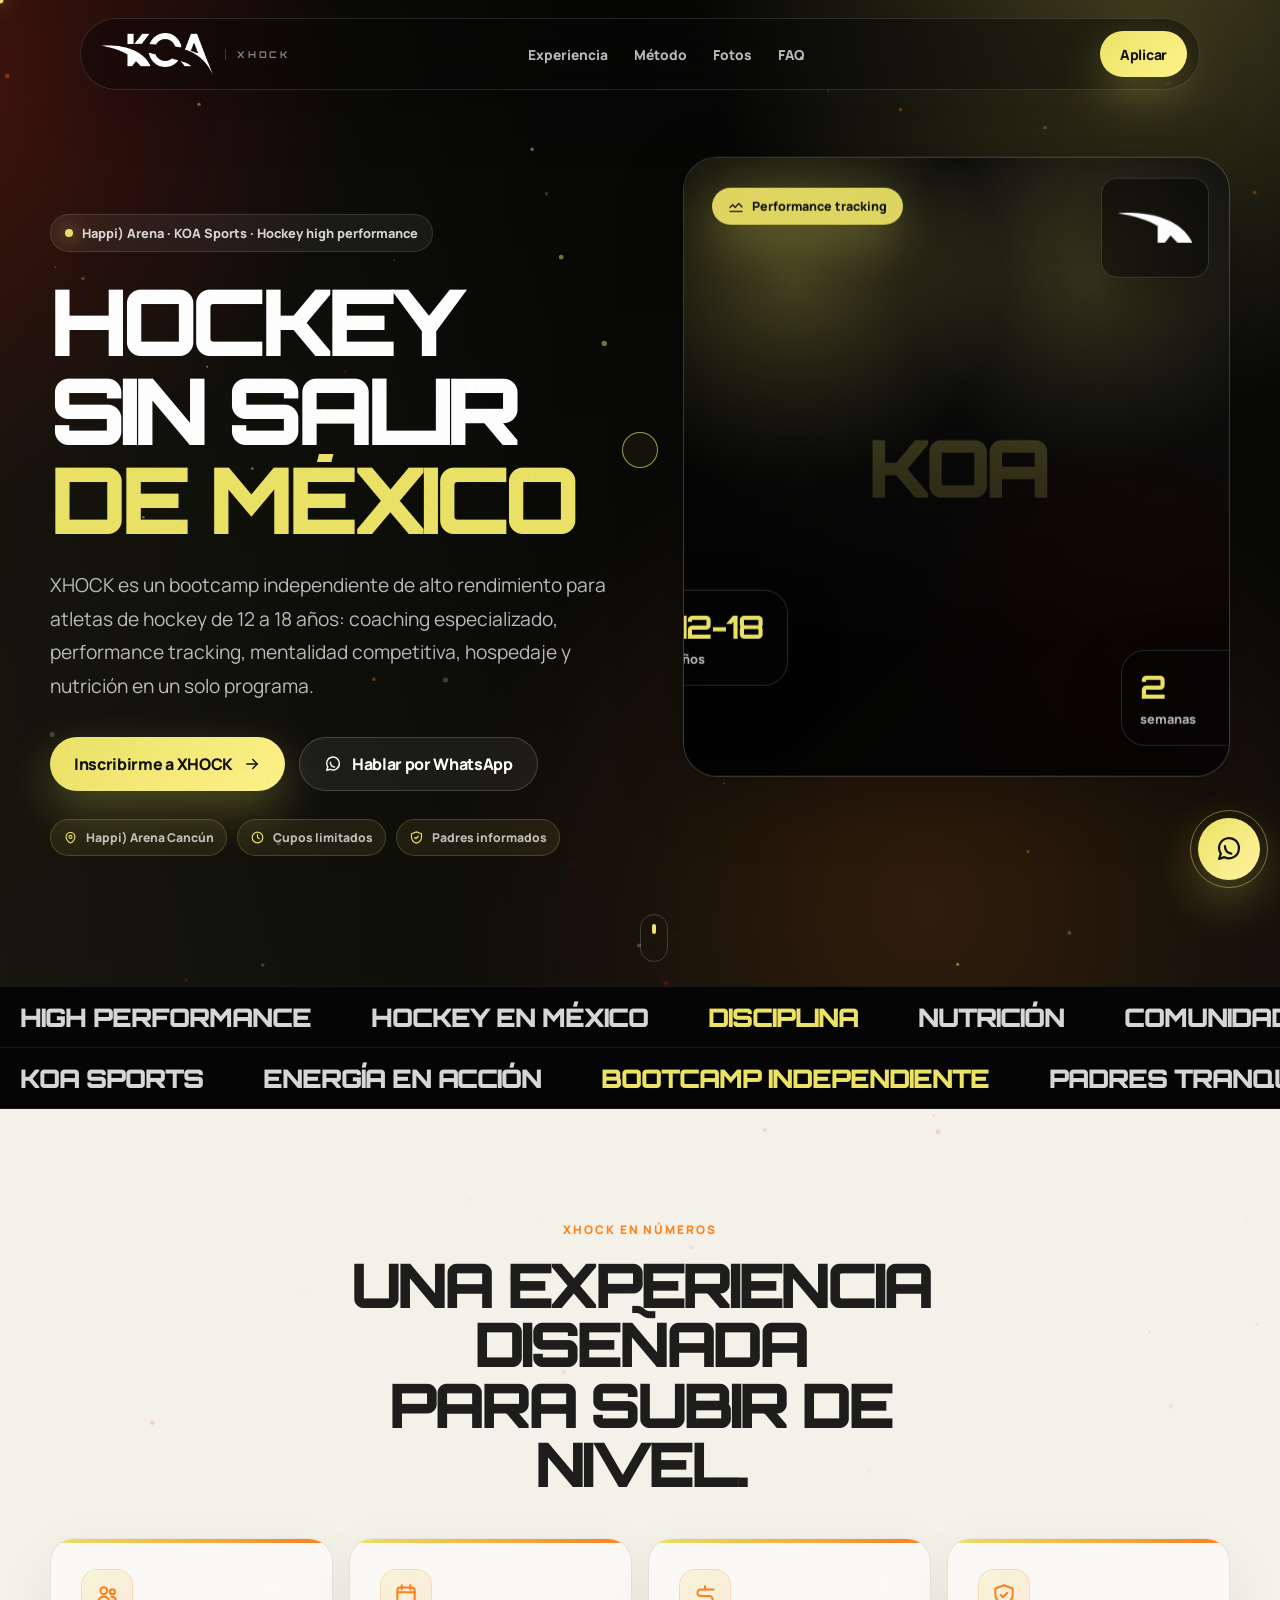
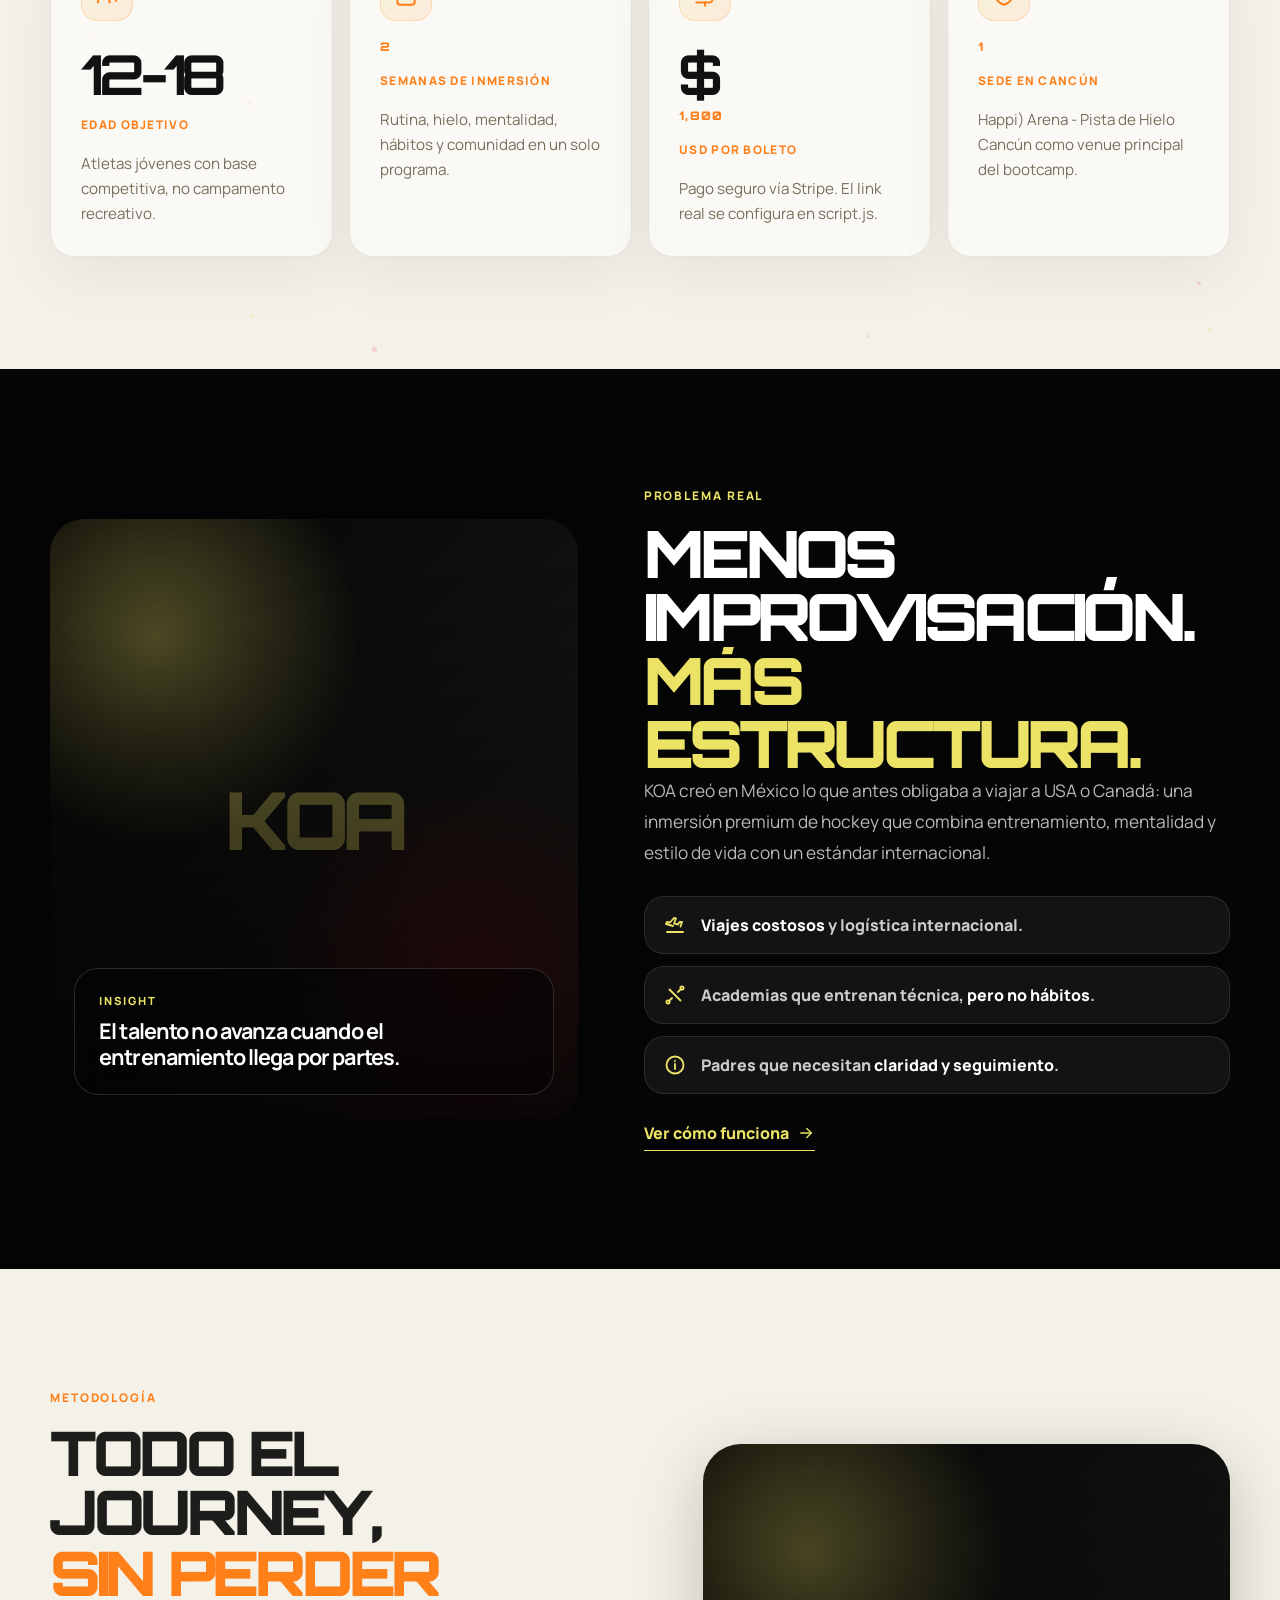
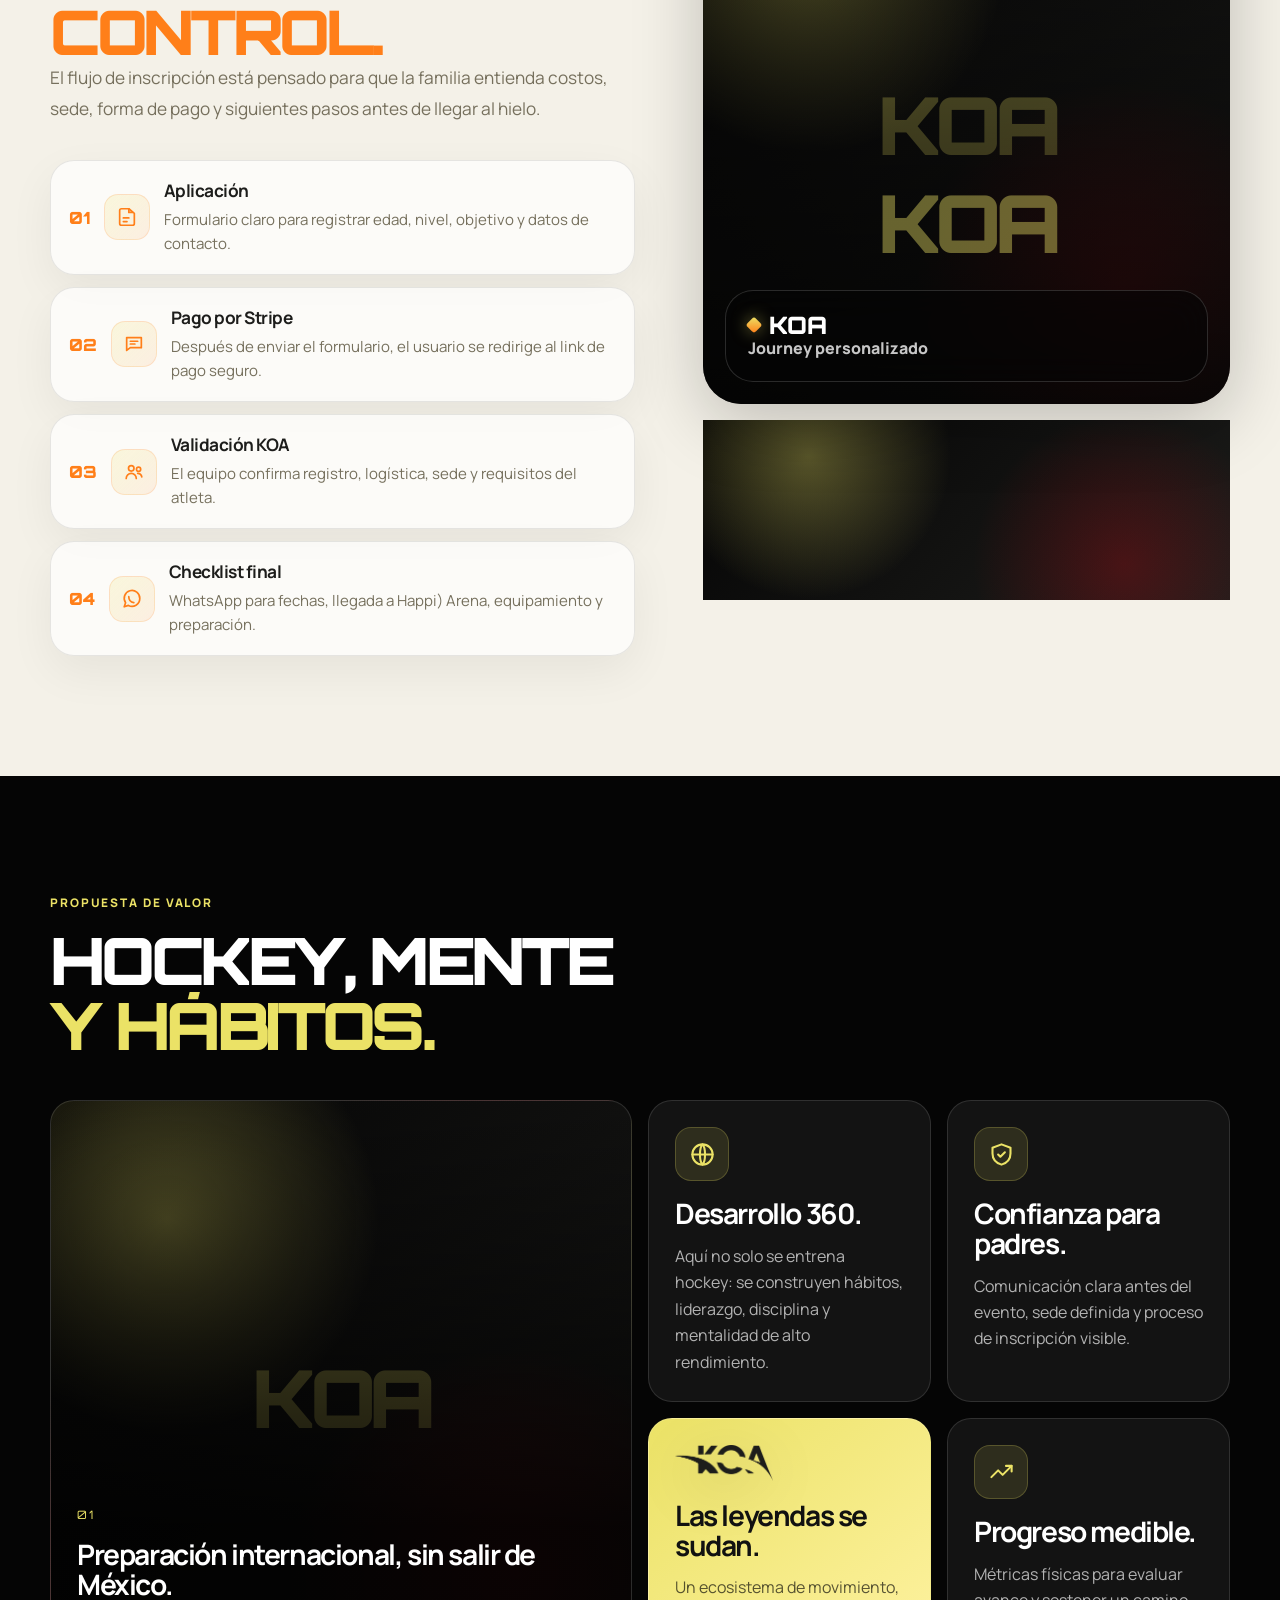
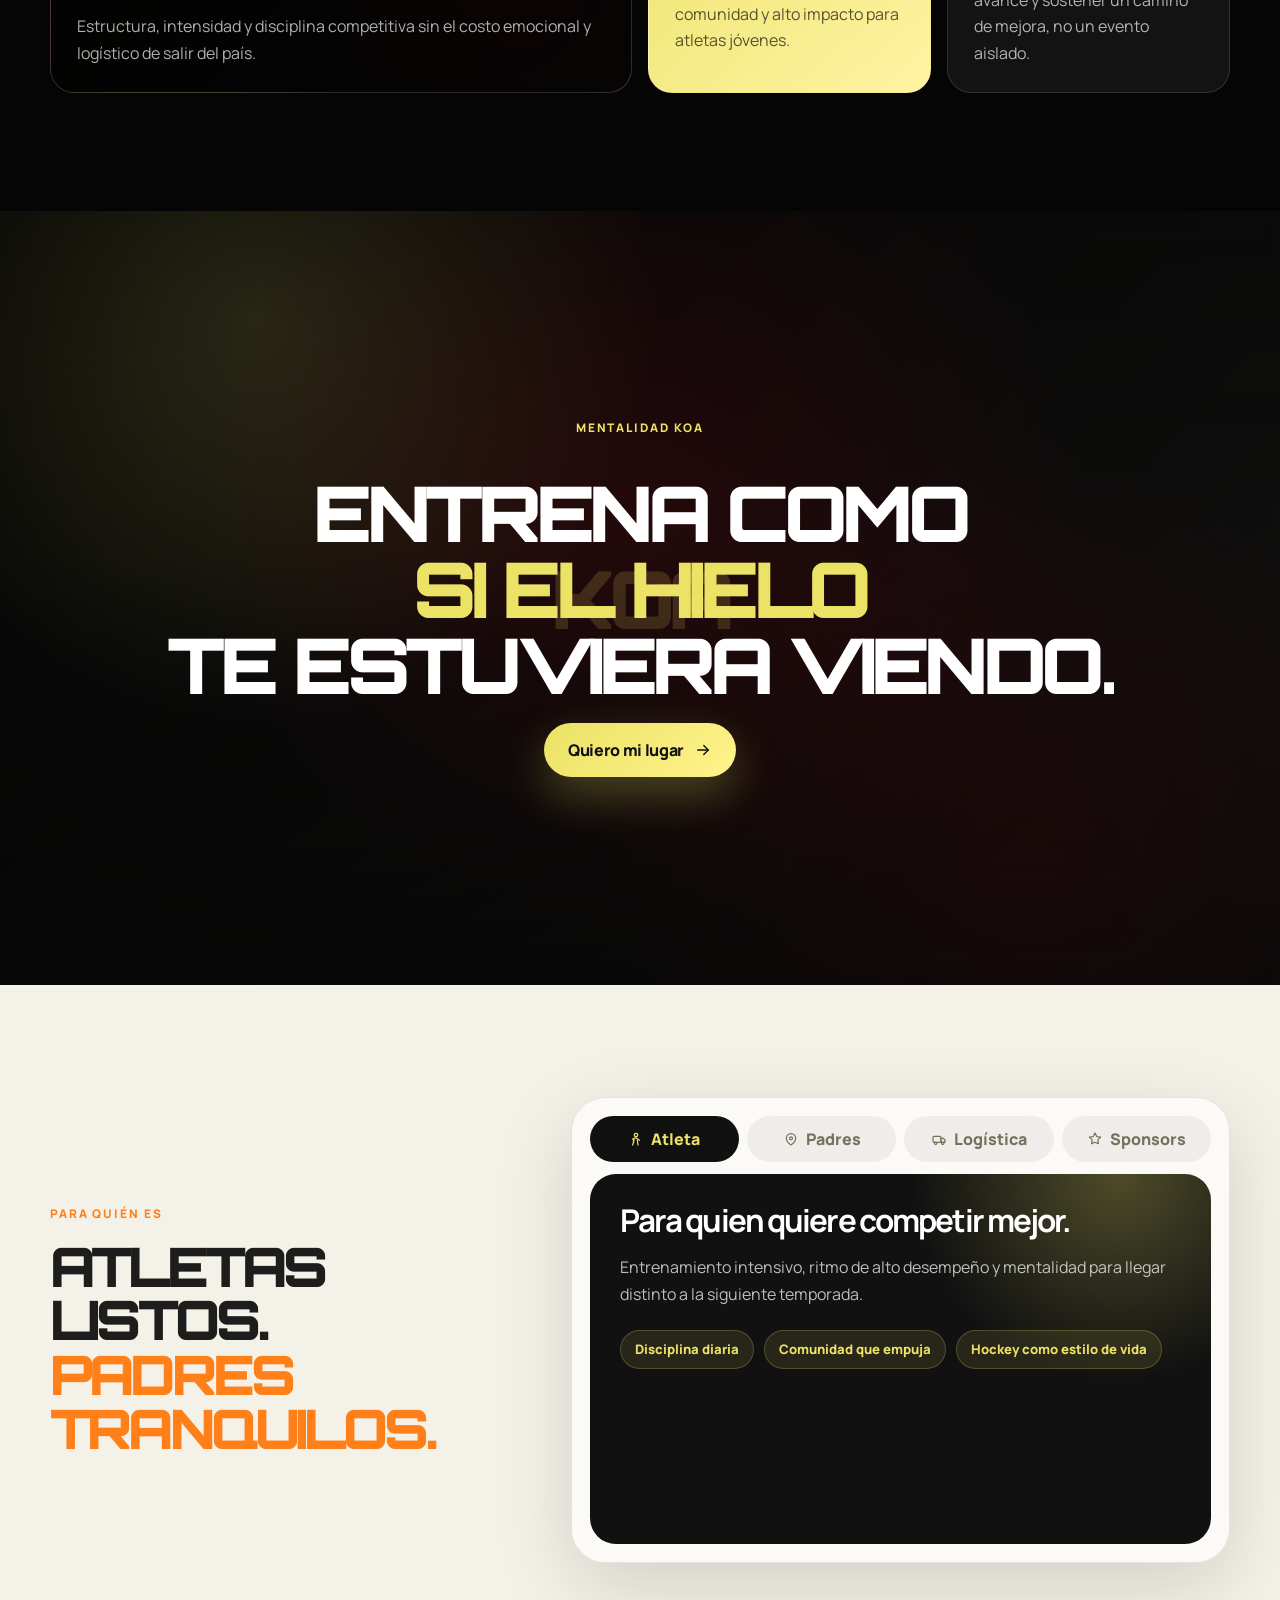
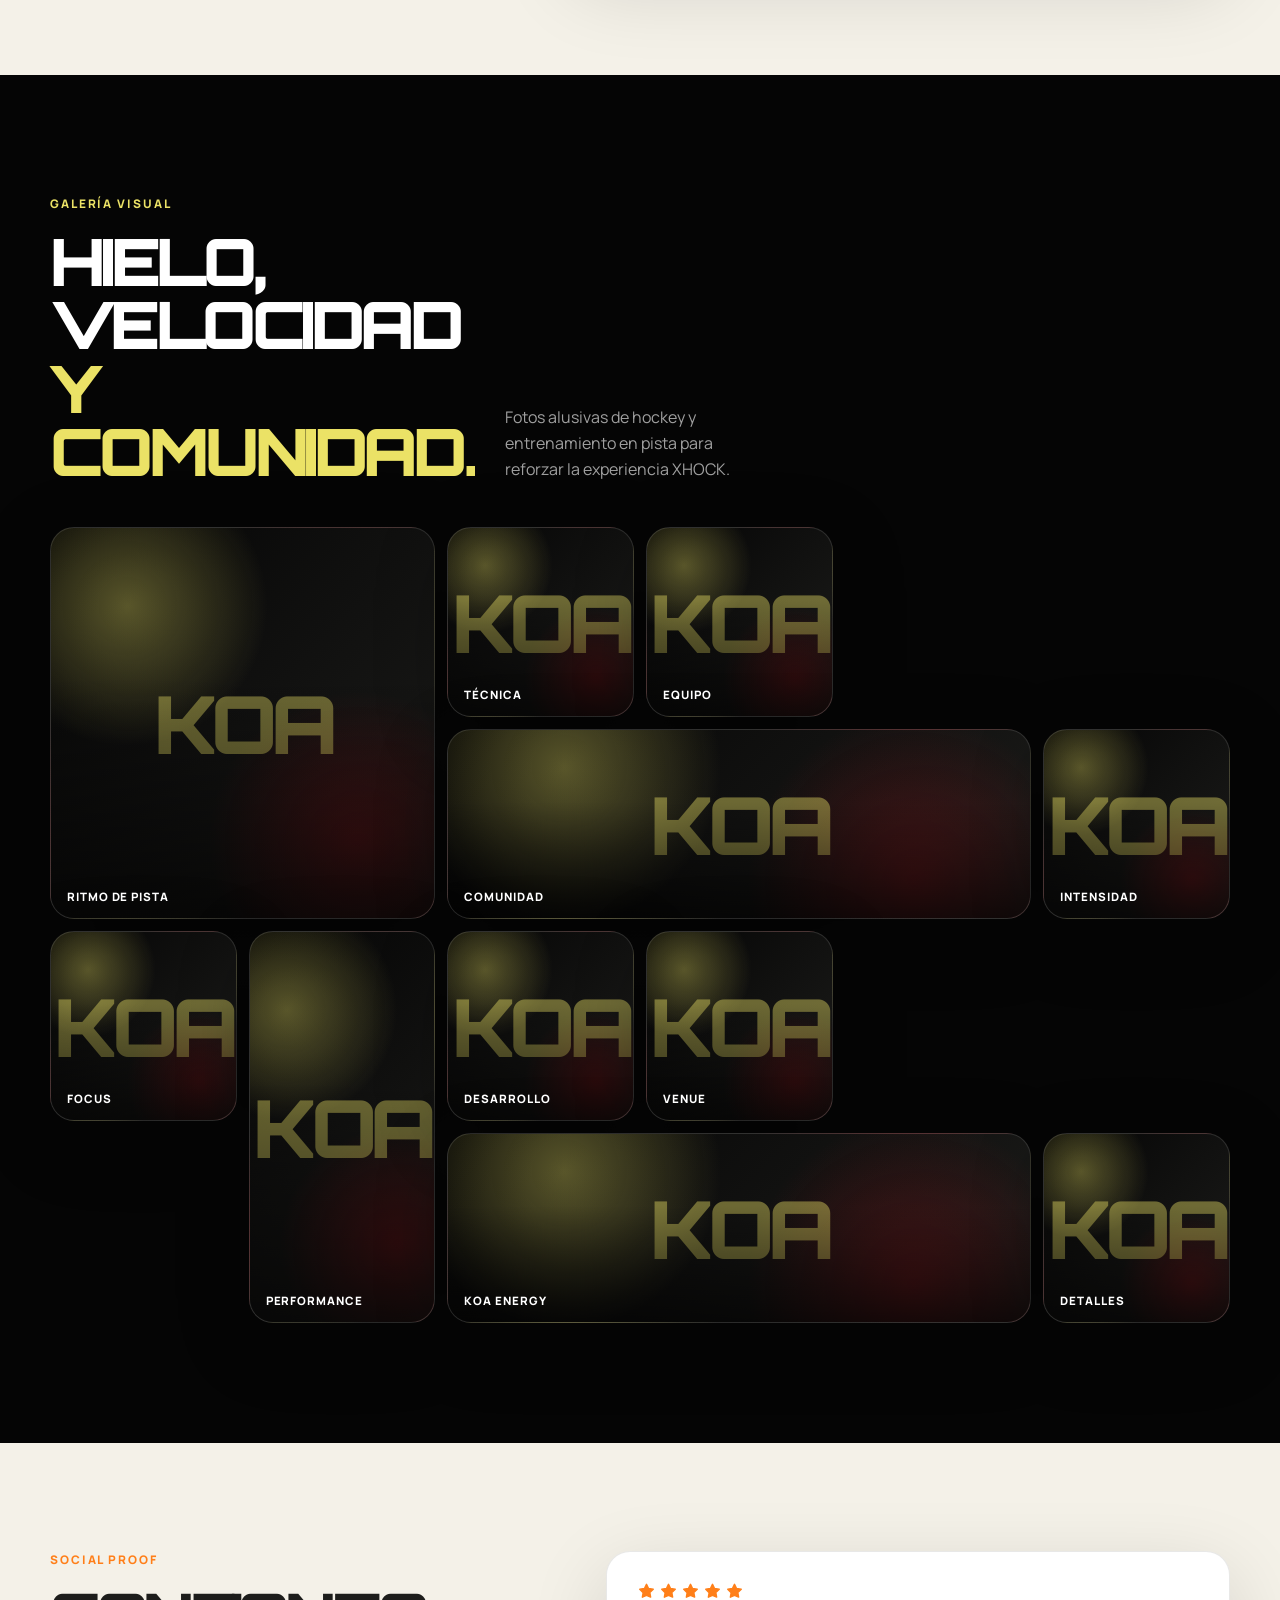
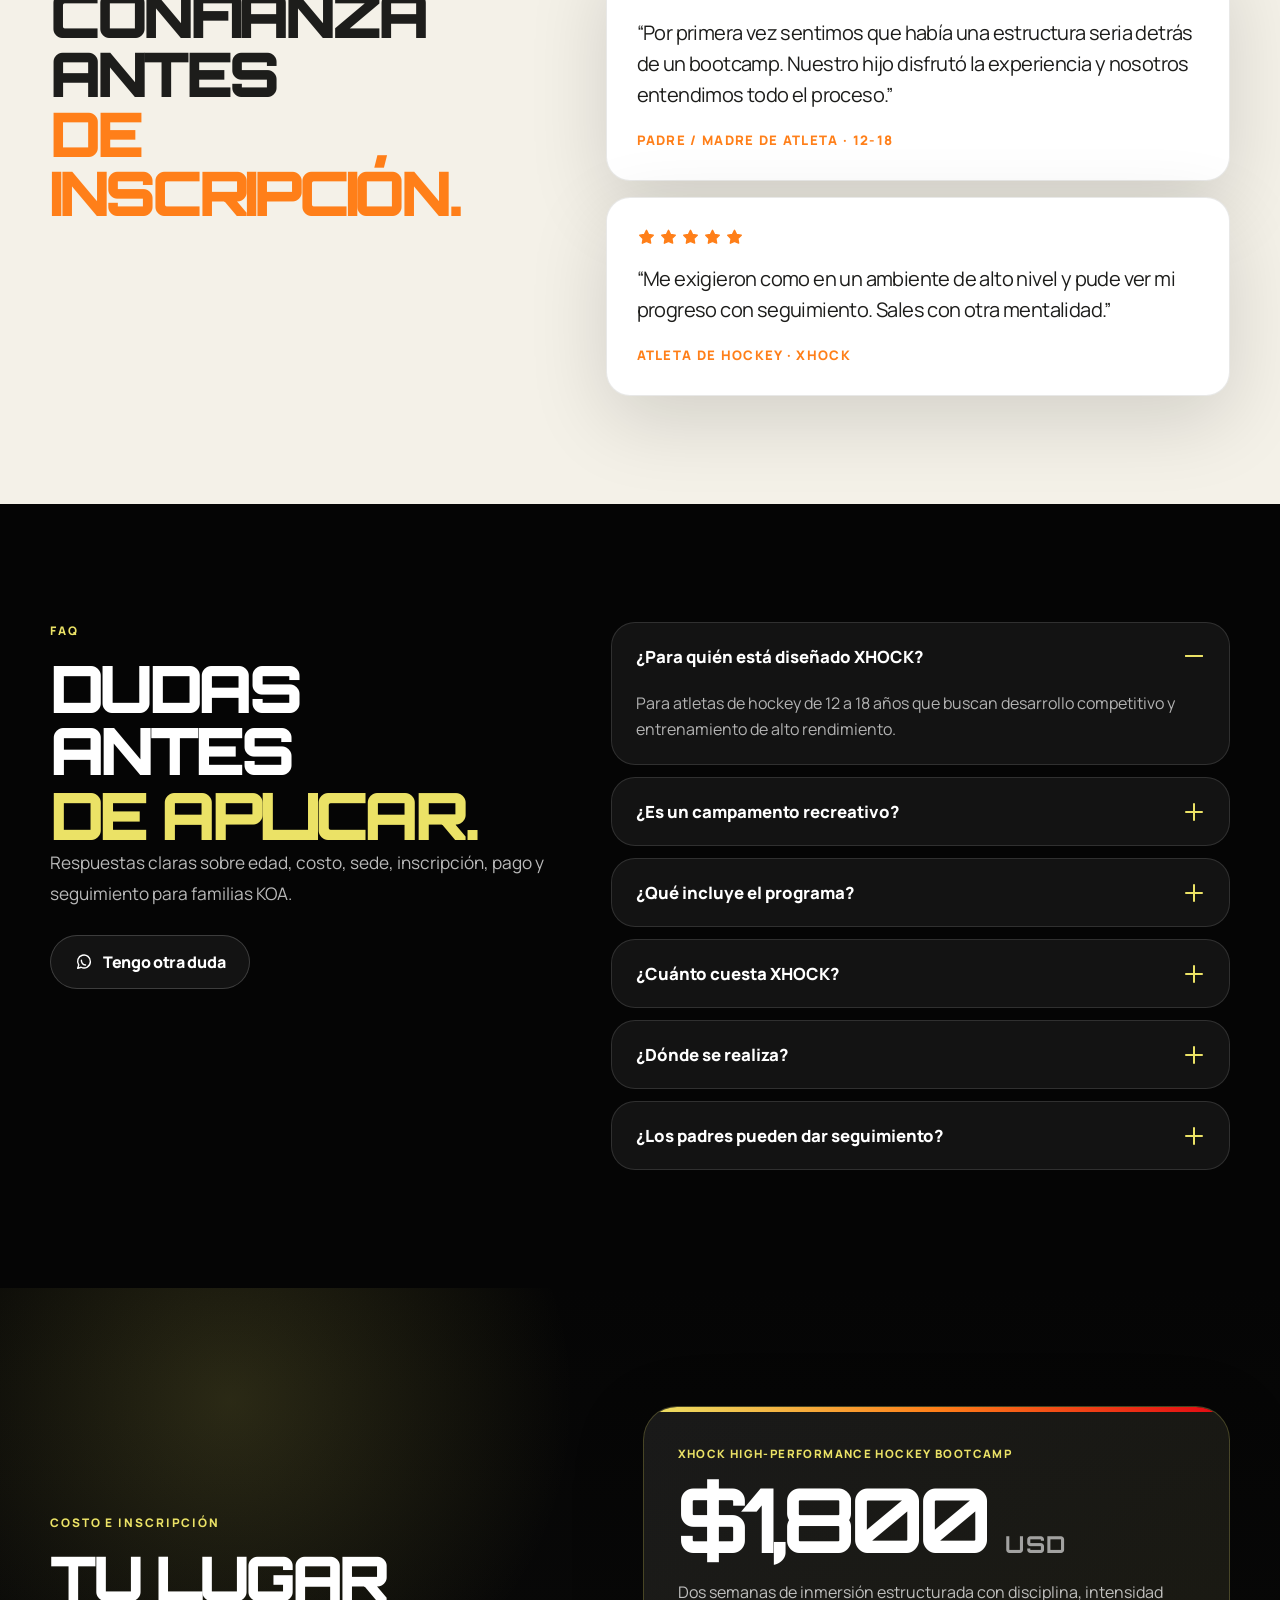
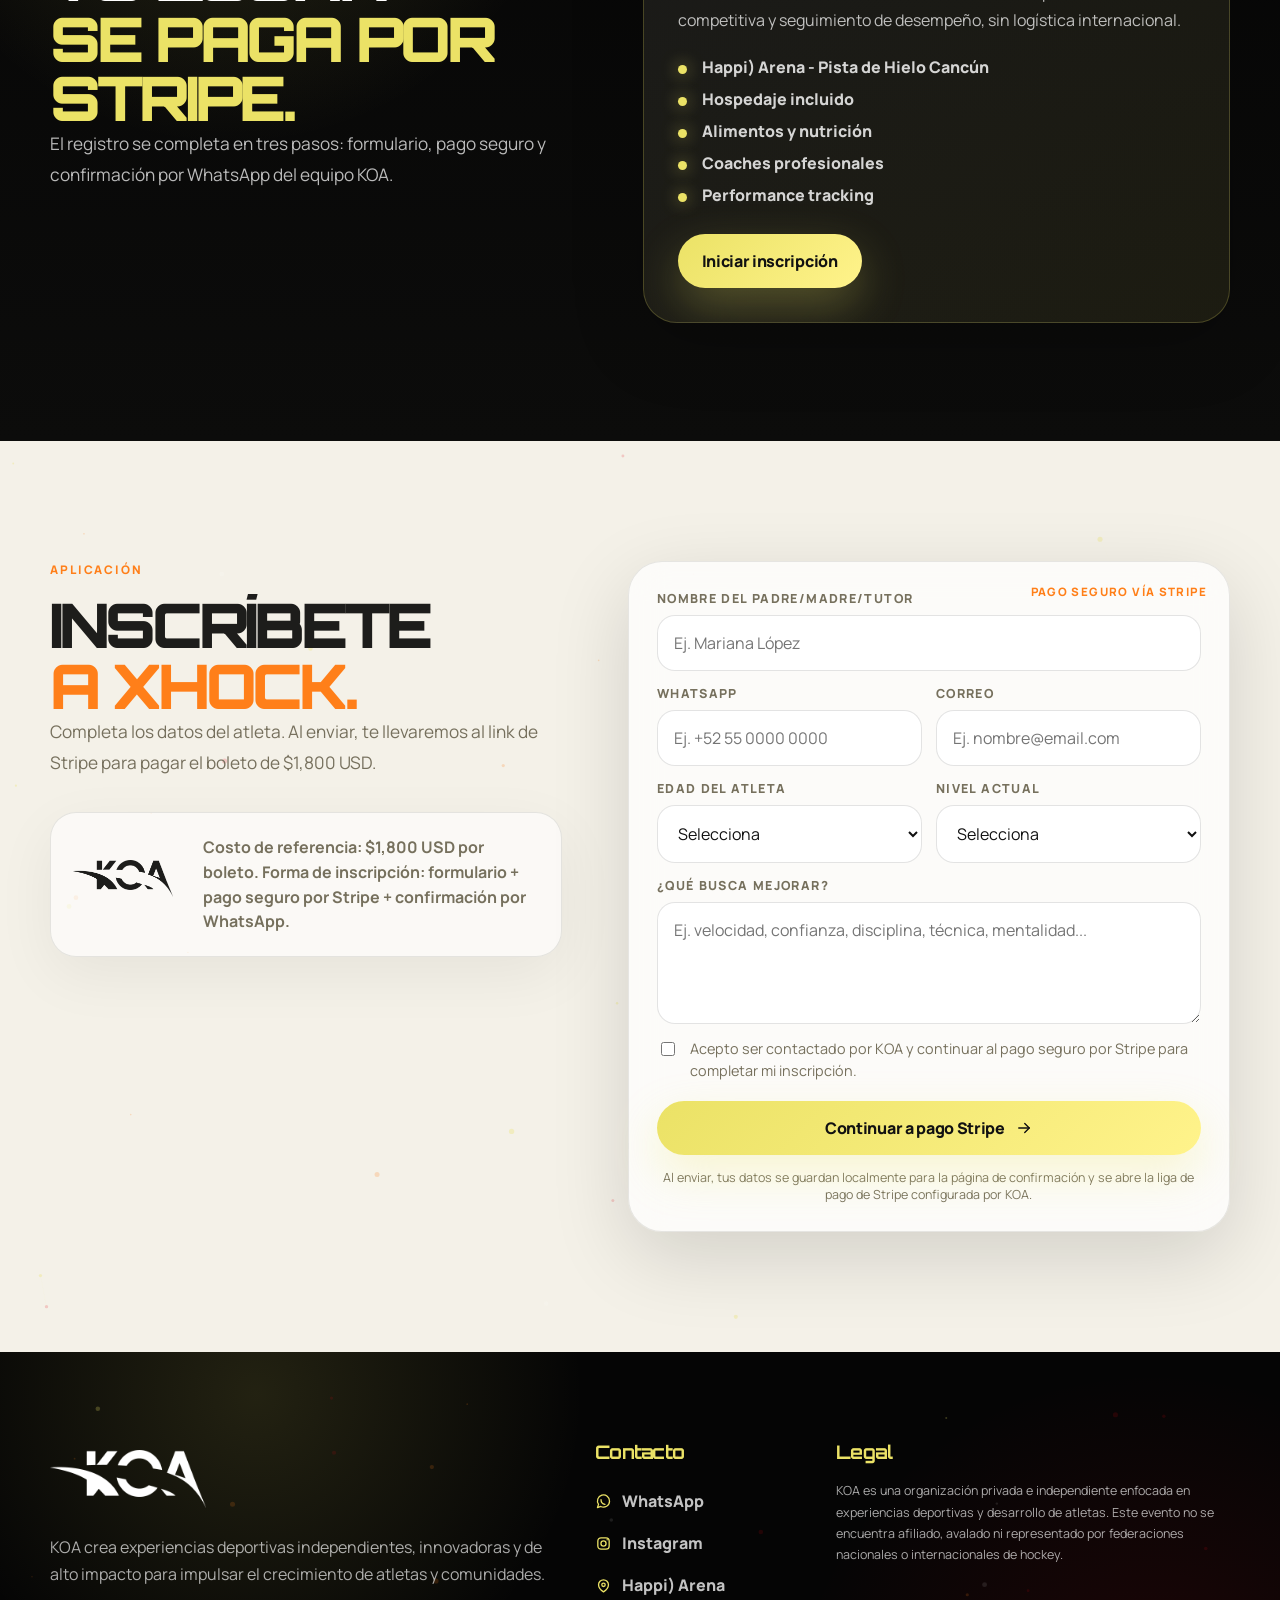
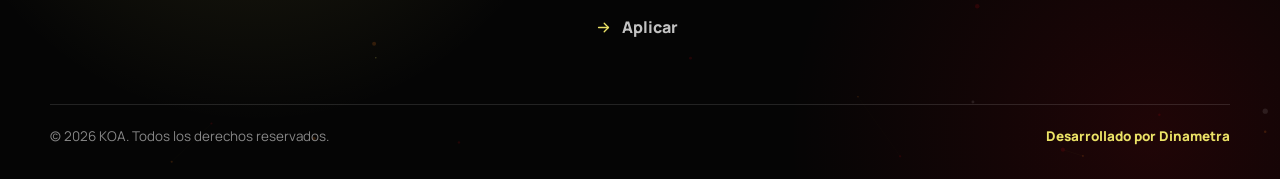
==== index.html @ d6b5375d "test landing koa maqueta -  prototipo" ====
<!doctype html>
<html lang="es">
<head>
  <meta charset="utf-8" />
  <meta name="viewport" content="width=device-width, initial-scale=1" />
  <title>KOA XHOCK — Hockey High Performance en Happi) Arena - Pista de Hielo Cancún</title>
  <meta name="description" content="XHOCK by KOA: bootcamp independiente de hockey de alto rendimiento para atletas de 12 a 18 años en Happi) Arena - Pista de Hielo Cancún." />
  <link rel="icon" type="image/png" href="assets/favicon.png" />
  <link rel="preconnect" href="https://fonts.googleapis.com" />
  <link rel="preconnect" href="https://fonts.gstatic.com" crossorigin />
  <link href="https://fonts.googleapis.com/css2?family=Manrope:wght@400;500;600;700;800&family=Orbitron:wght@500;600;700;800;900&display=swap" rel="stylesheet" />
  <link rel="stylesheet" href="styles.css" />
</head>
<body>
  <div class="scroll-progress" aria-hidden="true"></div>
  <div class="cursor-dot" aria-hidden="true"></div>
  <div class="cursor-follower" aria-hidden="true"></div>

  <nav class="nav" aria-label="Navegación principal">
    <a class="nav__brand magnetic" href="#top" aria-label="KOA XHOCK inicio">
      <img src="assets/logos/Logo-negativo.png" alt="KOA" />
      <span class="koa-tag">XHOCK</span>
    </a>
    <button class="nav__toggle magnetic" type="button" aria-label="Abrir menú" aria-expanded="false">
      <span></span><span></span>
    </button>
    <div class="nav__links">
      <a href="#experiencia">Experiencia</a>
      <a href="#metodo">Método</a>
      <a href="#galeria">Fotos</a>
      <a href="#faq">FAQ</a>
    </div>
    <a class="btn btn--small btn--primary magnetic" href="#aplicar">Aplicar</a>
  </nav>

  <main id="top">
    <section class="hero section-dark" id="hero" data-screen-label="Hero">
      <canvas class="particle-canvas" data-particles="hero" aria-hidden="true"></canvas>
      <div class="hero__noise" aria-hidden="true"></div>
      <div class="container hero__grid">
        <div class="hero__copy">
          <div class="badge fade-up">
            <span class="badge__dot"></span>
            Happi) Arena · KOA Sports · Hockey high performance
          </div>
          <h1 class="split-title hero__title">
            <span class="line-wrap"><span class="line">Hockey</span></span>
            <span class="line-wrap"><span class="line">Sin salir</span></span>
            <span class="line-wrap"><span class="line line--accent">de México</span></span>
          </h1>
          <p class="hero__sub fade-up delay-1">
            XHOCK es un bootcamp independiente de alto rendimiento para atletas de hockey de 12 a 18 años: coaching especializado, performance tracking, mentalidad competitiva, hospedaje y nutrición en un solo programa.
          </p>
          <div class="hero__actions fade-up delay-2">
            <a class="btn btn--primary magnetic" href="#aplicar">
              Inscribirme a XHOCK
              <svg class="ic" viewBox="0 0 24 24" aria-hidden="true"><path d="M5 12h14"/><path d="M13 6l6 6-6 6"/></svg>
            </a>
            <a class="btn btn--ghost magnetic" href="https://wa.me/525579387088?text=Hola%20KOA%2C%20quiero%20informaci%C3%B3n%20de%20XHOCK" target="_blank" rel="noreferrer">
              <svg class="ic" viewBox="0 0 24 24" aria-hidden="true"><path d="M20.5 11.5a8.5 8.5 0 0 1-12.4 7.5L3.5 20.5l1.5-4.5A8.5 8.5 0 1 1 20.5 11.5z"/><path d="M8.5 9.5c0 4 2.5 6 5.5 6.5"/></svg>
              Hablar por WhatsApp
            </a>
          </div>
          <div class="hero__proof fade-up delay-3" aria-label="Pruebas de confianza">
            <span><svg class="ic" viewBox="0 0 24 24" aria-hidden="true"><path d="M12 21s-7-4.5-7-10a7 7 0 0 1 14 0c0 5.5-7 10-7 10z"/><circle cx="12" cy="11" r="2.4"/></svg>Happi) Arena Cancún</span>
            <span><svg class="ic" viewBox="0 0 24 24" aria-hidden="true"><circle cx="12" cy="12" r="8.5"/><path d="M12 7v5l3 2"/></svg>Cupos limitados</span>
            <span><svg class="ic" viewBox="0 0 24 24" aria-hidden="true"><path d="M12 3l8 3v5c0 5-3.5 8.5-8 10-4.5-1.5-8-5-8-10V6l8-3z"/><path d="M9 12l2 2 4-4"/></svg>Padres informados</span>
          </div>
        </div>

        <div class="hero__visual reveal" data-parallax>
          <div class="visual-card tilt-card" data-tilt>
            <div class="visual-card__media">
              <img src="https://images.unsplash.com/photo-1706841116914-f14c06cc920e?auto=format&fit=crop&w=1800&q=82" alt="Atleta de hockey en entrenamiento XHOCK" />
              <div class="media-gradient"></div>
            </div>
            <div class="visual-card__brand">
              <img src="assets/logos/Logo-isotipo-negativo.png" alt="KOA" />
            </div>
            <div class="floating-pill floating-pill--top">
              <svg class="ic" viewBox="0 0 24 24" aria-hidden="true"><path d="M3 13l4-4 4 4 5-6 5 5"/><path d="M3 19h18"/></svg>
              Performance tracking
            </div>
            <div class="floating-stat floating-stat--left">
              <strong>12-18</strong>
              <span>años</span>
            </div>
            <div class="floating-stat floating-stat--right">
              <strong>2</strong>
              <span>semanas</span>
            </div>
          </div>
          <div class="hero__photo-strip" aria-hidden="true">
            <img src="https://images.unsplash.com/photo-1769437881488-be0ce0618eef?auto=format&fit=crop&w=1800&q=82" alt="" />
            <img src="https://images.unsplash.com/photo-1706844587180-ef9a22200a85?auto=format&fit=crop&w=1800&q=82" alt="" />
            <img src="https://images.unsplash.com/photo-1735656244034-6b2b53d2657d?auto=format&fit=crop&w=1800&q=82" alt="" />
          </div>
        </div>
      </div>
      <a class="scroll-hint" href="#experiencia" aria-label="Bajar a la siguiente sección"><span></span></a>
    </section>

    <section class="marquee-section" aria-label="Diferenciadores KOA">
      <div class="marquee marquee--left">
        <div class="marquee__track">
          <span>High performance</span><span>Hockey en México</span><span>Disciplina</span><span>Nutrición</span><span>Comunidad</span><span>Seguimiento</span><span>Cancún</span><span>Atletas 12-18</span>
          <span>High performance</span><span>Hockey en México</span><span>Disciplina</span><span>Nutrición</span><span>Comunidad</span><span>Seguimiento</span><span>Cancún</span><span>Atletas 12-18</span>
        </div>
      </div>
      <div class="marquee marquee--right">
        <div class="marquee__track">
          <span>KOA Sports</span><span>Energía en acción</span><span>Bootcamp independiente</span><span>Padres tranquilos</span><span>Happi) Arena</span><span>Entrenamiento intensivo</span><span>KOA Sports</span><span>Energía en acción</span><span>Bootcamp independiente</span><span>Padres tranquilos</span><span>Happi) Arena</span><span>Entrenamiento intensivo</span>
        </div>
      </div>
    </section>

    <section class="stats section-light" id="experiencia" data-screen-label="Stats">
      <canvas class="particle-canvas particle-canvas--soft" data-particles="soft" aria-hidden="true"></canvas>
      <div class="container">
        <div class="section-head section-head--center">
          <p class="eyebrow fade-up">XHOCK en números</p>
          <h2 class="split-title">
            <span class="line-wrap"><span class="line">Una experiencia diseñada</span></span>
            <span class="line-wrap"><span class="line">para subir de nivel.</span></span>
          </h2>
        </div>
        <div class="stats__grid">
          <article class="stat-card tilt-card fade-up" data-tilt>
            <div class="stat-card__icon"><svg class="ic" viewBox="0 0 24 24" aria-hidden="true"><circle cx="9" cy="8" r="3.2"/><path d="M3.5 19a5.5 5.5 0 0 1 11 0"/><circle cx="17" cy="9" r="2.4"/><path d="M16 13.5a4.7 4.7 0 0 1 4.5 4"/></svg></div>
            <strong class="counter" data-count="12" data-suffix="-18">0</strong>
            <span>edad objetivo</span>
            <p>Atletas jóvenes con base competitiva, no campamento recreativo.</p>
          </article>
          <article class="stat-card tilt-card fade-up delay-1" data-tilt>
            <div class="stat-card__icon"><svg class="ic" viewBox="0 0 24 24" aria-hidden="true"><rect x="4" y="5" width="16" height="16" rx="2.5"/><path d="M4 9.5h16"/><path d="M8 3v4M16 3v4"/></svg></div>
            <strong><span class="counter" data-count="2">0</span></strong>
            <span>semanas de inmersión</span>
            <p>Rutina, hielo, mentalidad, hábitos y comunidad en un solo programa.</p>
          </article>
          <article class="stat-card tilt-card fade-up delay-2" data-tilt>
            <div class="stat-card__icon"><svg class="ic" viewBox="0 0 24 24" aria-hidden="true"><path d="M20 7H8a3 3 0 0 0 0 6h8a3 3 0 0 1 0 6H4"/><path d="M12 4v3M12 19v3"/></svg></div>
            <strong>$<span class="counter" data-count="1800">0</span></strong>
            <span>USD por boleto</span>
            <p>Pago seguro vía Stripe. El link real se configura en script.js.</p>
          </article>
          <article class="stat-card tilt-card fade-up delay-3" data-tilt>
            <div class="stat-card__icon"><svg class="ic" viewBox="0 0 24 24" aria-hidden="true"><path d="M12 3l8 3v5c0 5-3.5 8.5-8 10-4.5-1.5-8-5-8-10V6l8-3z"/><path d="M9 12l2 2 4-4"/></svg></div>
            <strong><span class="counter" data-count="1">0</span></strong>
            <span>sede en Cancún</span>
            <p>Happi) Arena - Pista de Hielo Cancún como venue principal del bootcamp.</p>
          </article>
        </div>
      </div>
    </section>

    <section class="context section-dark" id="problema" data-screen-label="Problema">
      <div class="container context__grid">
        <div class="context__media reveal" data-parallax-soft>
          <img src="https://images.unsplash.com/photo-1706841116914-f14c06cc920e?auto=format&fit=crop&w=1800&q=82" alt="Atleta en pista de hockey durante entrenamiento" />
          <div class="context__quote">
            <span>Insight</span>
            <strong>El talento no avanza cuando el entrenamiento llega por partes.</strong>
          </div>
        </div>
        <div class="context__copy">
          <p class="eyebrow fade-up">Problema real</p>
          <h2 class="split-title">
            <span class="line-wrap"><span class="line">Menos improvisación.</span></span>
            <span class="line-wrap"><span class="line line--accent">Más estructura.</span></span>
          </h2>
          <p class="section-text fade-up delay-1">
            KOA creó en México lo que antes obligaba a viajar a USA o Canadá: una inmersión premium de hockey que combina entrenamiento, mentalidad y estilo de vida con un estándar internacional.
          </p>
          <div class="problem-list fade-up delay-2">
            <div>
              <svg class="ic" viewBox="0 0 24 24" aria-hidden="true"><path d="M10 13L3 11l1-2 3 .5L11 5l2 .5-2 5 4 1 1.5-2.5L19 9l-1.5 4.5"/><path d="M4 19h16"/></svg>
              <p><b>Viajes costosos</b> y logística internacional.</p>
            </div>
            <div>
              <svg class="ic" viewBox="0 0 24 24" aria-hidden="true"><path d="M6.5 6.5l11 11M6 18l3-3M15 9l3-3"/><circle cx="5" cy="19" r="1.6"/><circle cx="19" cy="5" r="1.6"/></svg>
              <p>Academias que entrenan técnica, <b>pero no hábitos</b>.</p>
            </div>
            <div>
              <svg class="ic" viewBox="0 0 24 24" aria-hidden="true"><circle cx="12" cy="12" r="8.5"/><path d="M12 11v5M12 8h.01"/></svg>
              <p>Padres que necesitan <b>claridad y seguimiento</b>.</p>
            </div>
          </div>
          <a class="text-link magnetic fade-up delay-3" href="#metodo">Ver cómo funciona
            <svg class="ic" viewBox="0 0 24 24" aria-hidden="true"><path d="M5 12h14"/><path d="M13 6l6 6-6 6"/></svg>
          </a>
        </div>
      </div>
    </section>

    <section class="method section-light" id="metodo" data-screen-label="Método">
      <div class="container method__grid">
        <div class="method__copy">
          <p class="eyebrow fade-up">Metodología</p>
          <h2 class="split-title">
            <span class="line-wrap"><span class="line">Todo el journey,</span></span>
            <span class="line-wrap"><span class="line line--accent">sin perder control.</span></span>
          </h2>
          <p class="section-text fade-up delay-1">
            El flujo de inscripción está pensado para que la familia entienda costos, sede, forma de pago y siguientes pasos antes de llegar al hielo.
          </p>
          <div class="steps fade-up delay-2">
            <article class="step-card">
              <span class="step-card__num">01</span>
              <div class="step-card__icon"><svg class="ic" viewBox="0 0 24 24" aria-hidden="true"><path d="M14 3v4h4"/><path d="M14 3H6a2 2 0 0 0-2 2v14a2 2 0 0 0 2 2h12a2 2 0 0 0 2-2V8z"/><path d="M8 13h6M8 17h4"/></svg></div>
              <div><h3>Aplicación</h3><p>Formulario claro para registrar edad, nivel, objetivo y datos de contacto.</p></div>
            </article>
            <article class="step-card">
              <span class="step-card__num">02</span>
              <div class="step-card__icon"><svg class="ic" viewBox="0 0 24 24" aria-hidden="true"><path d="M4 5h16v11H8l-4 3z"/><path d="M8 9h8M8 12h5"/></svg></div>
              <div><h3>Pago por Stripe</h3><p>Después de enviar el formulario, el usuario se redirige al link de pago seguro.</p></div>
            </article>
            <article class="step-card">
              <span class="step-card__num">03</span>
              <div class="step-card__icon"><svg class="ic" viewBox="0 0 24 24" aria-hidden="true"><circle cx="9" cy="8" r="3"/><path d="M3.5 19a5.5 5.5 0 0 1 11 0"/><circle cx="17" cy="9" r="2.3"/><path d="M16 13.4a4.6 4.6 0 0 1 4.5 4"/></svg></div>
              <div><h3>Validación KOA</h3><p>El equipo confirma registro, logística, sede y requisitos del atleta.</p></div>
            </article>
            <article class="step-card">
              <span class="step-card__num">04</span>
              <div class="step-card__icon"><svg class="ic" viewBox="0 0 24 24" aria-hidden="true"><path d="M20.5 11.5a8.5 8.5 0 0 1-12.4 7.5L3.5 20.5l1.5-4.5A8.5 8.5 0 1 1 20.5 11.5z"/><path d="M8.5 9.5c0 4 2.5 6 5.5 6.5"/></svg></div>
              <div><h3>Checklist final</h3><p>WhatsApp para fechas, llegada a Happi) Arena, equipamiento y preparación.</p></div>
            </article>
          </div>
        </div>
        <div class="method__visual reveal">
          <div class="phone-card tilt-card" data-tilt>
            <img src="https://images.unsplash.com/photo-1769437881488-be0ce0618eef?auto=format&fit=crop&w=1800&q=82" alt="Entrenamiento de hockey con atletas jóvenes" />
            <div class="phone-card__overlay">
              <span class="koa-mark"><i class="koa-bug"></i>KOA</span>
              <p>Journey personalizado</p>
            </div>
          </div>
          <div class="method__mini-grid">
            <img src="https://images.unsplash.com/photo-1706844587180-ef9a22200a85?auto=format&fit=crop&w=1800&q=82" alt="Detalle de entrenamiento de hockey" />
            <img src="https://images.unsplash.com/photo-1735656244034-6b2b53d2657d?auto=format&fit=crop&w=1800&q=82" alt="Equipo de hockey en pista" />
          </div>
        </div>
      </div>
    </section>

    <section class="benefits section-dark" id="beneficios" data-screen-label="Beneficios">
      <div class="container">
        <div class="section-head">
          <p class="eyebrow fade-up">Propuesta de valor</p>
          <h2 class="split-title">
            <span class="line-wrap"><span class="line">Hockey, mente</span></span>
            <span class="line-wrap"><span class="line line--accent">y hábitos.</span></span>
          </h2>
        </div>
        <div class="bento-grid">
          <article class="bento-card bento-card--large tilt-card fade-up" data-tilt>
            <span class="card-kicker">01</span>
            <h3>Preparación internacional, sin salir de México.</h3>
            <p>Estructura, intensidad y disciplina competitiva sin el costo emocional y logístico de salir del país.</p>
            <img src="https://images.unsplash.com/photo-1706841116914-f14c06cc920e?auto=format&fit=crop&w=1800&q=82" alt="Atleta patinando en pista" />
          </article>
          <article class="bento-card tilt-card fade-up delay-1" data-tilt>
            <div class="bento-card__icon"><svg class="ic" viewBox="0 0 24 24" aria-hidden="true"><circle cx="12" cy="12" r="9"/><path d="M3 12h18"/><path d="M12 3c3 3 3 15 0 18M12 3c-3 3-3 15 0 18"/></svg></div>
            <h3>Desarrollo 360.</h3>
            <p>Aquí no solo se entrena hockey: se construyen hábitos, liderazgo, disciplina y mentalidad de alto rendimiento.</p>
          </article>
          <article class="bento-card tilt-card fade-up delay-2" data-tilt>
            <div class="bento-card__icon"><svg class="ic" viewBox="0 0 24 24" aria-hidden="true"><path d="M12 3l8 3v5c0 5-3.5 8.5-8 10-4.5-1.5-8-5-8-10V6l8-3z"/><path d="M9 12l2 2 4-4"/></svg></div>
            <h3>Confianza para padres.</h3>
            <p>Comunicación clara antes del evento, sede definida y proceso de inscripción visible.</p>
          </article>
          <article class="bento-card bento-card--accent tilt-card fade-up delay-3" data-tilt>
            <img class="inline-koa-logo" src="assets/logos/Logo-Positivo.png" alt="KOA" />
            <h3>Las leyendas se sudan.</h3>
            <p>Un ecosistema de movimiento, comunidad y alto impacto para atletas jóvenes.</p>
          </article>
          <article class="bento-card tilt-card fade-up delay-4" data-tilt>
            <div class="bento-card__icon"><svg class="ic" viewBox="0 0 24 24" aria-hidden="true"><path d="M3 17l6-6 4 4 8-8"/><path d="M16 7h5v5"/></svg></div>
            <h3>Progreso medible.</h3>
            <p>Métricas físicas para evaluar avance y sostener un camino de mejora, no un evento aislado.</p>
          </article>
        </div>
      </div>
    </section>

    <section class="cta-banner" id="manifiesto" data-screen-label="Manifiesto" aria-label="Manifiesto KOA">
      <div class="cta-banner__media" data-parallax-bg>
        <img src="https://images.unsplash.com/photo-1769437881488-be0ce0618eef?auto=format&fit=crop&w=1800&q=82" alt="Atleta de hockey en plena acción" />
      </div>
      <div class="cta-banner__overlay"></div>
      <div class="container cta-banner__inner">
        <p class="eyebrow fade-up">Mentalidad KOA</p>
        <h2 class="split-title cta-banner__title">
          <span class="line-wrap"><span class="line">Entrena como</span></span>
          <span class="line-wrap"><span class="line line--accent">si el hielo</span></span>
          <span class="line-wrap"><span class="line">te estuviera viendo.</span></span>
        </h2>
        <a class="btn btn--primary magnetic fade-up delay-2" href="#aplicar">
          Quiero mi lugar
          <svg class="ic" viewBox="0 0 24 24" aria-hidden="true"><path d="M5 12h14"/><path d="M13 6l6 6-6 6"/></svg>
        </a>
      </div>
    </section>

    <section class="tabs-section section-light" id="tabs" data-screen-label="Casos de uso">
      <div class="container tabs__grid">
        <div>
          <p class="eyebrow fade-up">Para quién es</p>
          <h2 class="split-title">
            <span class="line-wrap"><span class="line">Atletas listos.</span></span>
            <span class="line-wrap"><span class="line line--accent">Padres tranquilos.</span></span>
          </h2>
        </div>
        <div class="tabs reveal" data-tabs>
          <div class="tab-buttons" role="tablist" aria-label="Casos de uso XHOCK">
            <button class="tab-btn active" type="button" role="tab" aria-selected="true" data-tab="atleta">
              <svg class="ic" viewBox="0 0 24 24" aria-hidden="true"><circle cx="12" cy="6" r="2.6"/><path d="M7 21l2-7-2-2 5-2 5 4M9 12l-1 4M14 14l1 7"/></svg>Atleta
            </button>
            <button class="tab-btn" type="button" role="tab" aria-selected="false" data-tab="padres">
              <svg class="ic" viewBox="0 0 24 24" aria-hidden="true"><path d="M12 21s-7-4.5-7-10a7 7 0 0 1 14 0c0 5.5-7 10-7 10z"/><circle cx="12" cy="11" r="2.2"/></svg>Padres
            </button>
            <button class="tab-btn" type="button" role="tab" aria-selected="false" data-tab="logistica">
              <svg class="ic" viewBox="0 0 24 24" aria-hidden="true"><rect x="3" y="8" width="12" height="9" rx="1.5"/><path d="M15 11h4l2 3v3h-6z"/><circle cx="7" cy="18.5" r="1.8"/><circle cx="17.5" cy="18.5" r="1.8"/></svg>Logística
            </button>
            <button class="tab-btn" type="button" role="tab" aria-selected="false" data-tab="sponsors">
              <svg class="ic" viewBox="0 0 24 24" aria-hidden="true"><path d="M12 3l2.6 5.3 5.9.9-4.3 4.1 1 5.8L12 16.9 6.8 19.2l1-5.8L3.5 9.2l5.9-.9z"/></svg>Sponsors
            </button>
          </div>
          <div class="tab-panels">
            <article class="tab-panel active" data-panel="atleta">
              <h3>Para quien quiere competir mejor.</h3>
              <p>Entrenamiento intensivo, ritmo de alto desempeño y mentalidad para llegar distinto a la siguiente temporada.</p>
              <ul><li>Disciplina diaria</li><li>Comunidad que empuja</li><li>Hockey como estilo de vida</li></ul>
            </article>
            <article class="tab-panel" data-panel="padres">
              <h3>Para quien necesita confiar.</h3>
              <p>Claridad sobre costo, sede, inscripción, supervisión y comunicación antes de tomar la decisión.</p>
              <ul><li>Información clara</li><li>Supervisión</li><li>Seguimiento por WhatsApp</li></ul>
            </article>
            <article class="tab-panel" data-panel="logistica">
              <h3>Todo en un solo programa.</h3>
              <p>La propuesta evita que la familia resuelva entrenamiento, estancia, alimentos y orientación por separado.</p>
              <ul><li>Hospedaje</li><li>Alimentos</li><li>Programa estructurado</li></ul>
            </article>
            <article class="tab-panel" data-panel="sponsors">
              <h3>Audiencia premium, contexto premium.</h3>
              <p>Para aliados, XHOCK abre una entrada a familias deportistas, turismo deportivo y comunidad premium de alto valor.</p>
              <ul><li>Nicho deportivo</li><li>Experiencia aspiracional</li><li>Comunidad segmentada</li></ul>
            </article>
          </div>
        </div>
      </div>
    </section>

    <section class="gallery section-dark" id="galeria" data-screen-label="Galería">
      <div class="container">
        <div class="section-head section-head--between">
          <div>
            <p class="eyebrow fade-up">Galería visual</p>
            <h2 class="split-title">
              <span class="line-wrap"><span class="line">Hielo, velocidad</span></span>
              <span class="line-wrap"><span class="line line--accent">y comunidad.</span></span>
            </h2>
          </div>
          <p class="section-note fade-up delay-1">Fotos alusivas de hockey y entrenamiento en pista para reforzar la experiencia XHOCK.</p>
        </div>
        <div class="photo-grid reveal">
          <figure class="photo-card photo-card--tall"><img loading="lazy" src="https://images.unsplash.com/photo-1706844587180-ef9a22200a85?auto=format&fit=crop&w=1800&q=82" alt="Atleta de hockey en acción" /><figcaption>Ritmo de pista</figcaption></figure>
          <figure class="photo-card"><img loading="lazy" src="https://images.unsplash.com/photo-1735656244034-6b2b53d2657d?auto=format&fit=crop&w=1800&q=82" alt="Entrenamiento de hockey" /><figcaption>Técnica</figcaption></figure>
          <figure class="photo-card"><img loading="lazy" src="https://images.unsplash.com/photo-1706841116914-f14c06cc920e?auto=format&fit=crop&w=1800&q=82" alt="Equipo de hockey" /><figcaption>Equipo</figcaption></figure>
          <figure class="photo-card photo-card--wide"><img loading="lazy" src="https://images.unsplash.com/photo-1769437881488-be0ce0618eef?auto=format&fit=crop&w=1800&q=82" alt="Atletas dentro de pista de hockey" /><figcaption>Comunidad</figcaption></figure>
          <figure class="photo-card"><img loading="lazy" src="https://images.unsplash.com/photo-1706844587180-ef9a22200a85?auto=format&fit=crop&w=1800&q=82" alt="Atleta en entrenamiento" /><figcaption>Intensidad</figcaption></figure>
          <figure class="photo-card"><img loading="lazy" src="https://images.unsplash.com/photo-1735656244034-6b2b53d2657d?auto=format&fit=crop&w=1800&q=82" alt="Entrenamiento deportivo" /><figcaption>Focus</figcaption></figure>
          <figure class="photo-card photo-card--tall"><img loading="lazy" src="https://images.unsplash.com/photo-1706841116914-f14c06cc920e?auto=format&fit=crop&w=1800&q=82" alt="Atleta de hockey durante práctica" /><figcaption>Performance</figcaption></figure>
          <figure class="photo-card"><img loading="lazy" src="https://images.unsplash.com/photo-1769437881488-be0ce0618eef?auto=format&fit=crop&w=1800&q=82" alt="Atleta joven con equipo de hockey" /><figcaption>Desarrollo</figcaption></figure>
          <figure class="photo-card"><img loading="lazy" src="https://images.unsplash.com/photo-1706844587180-ef9a22200a85?auto=format&fit=crop&w=1800&q=82" alt="Pista o experiencia KOA" /><figcaption>Venue</figcaption></figure>
          <figure class="photo-card photo-card--wide"><img loading="lazy" src="https://images.unsplash.com/photo-1735656244034-6b2b53d2657d?auto=format&fit=crop&w=1800&q=82" alt="Experiencia deportiva premium" /><figcaption>KOA energy</figcaption></figure>
          <figure class="photo-card"><img loading="lazy" src="https://images.unsplash.com/photo-1706841116914-f14c06cc920e?auto=format&fit=crop&w=1800&q=82" alt="Detalle de experiencia deportiva" /><figcaption>Detalles</figcaption></figure>
        </div>
      </div>
    </section>

    <section class="reviews section-light" id="reviews" data-screen-label="Reviews">
      <div class="container reviews__grid">
        <div>
          <p class="eyebrow fade-up">Social proof</p>
          <h2 class="split-title">
            <span class="line-wrap"><span class="line">Confianza antes</span></span>
            <span class="line-wrap"><span class="line line--accent">de inscripción.</span></span>
          </h2>
        </div>
        <div class="reviews__cards">
          <article class="review-card fade-up delay-1">
            <div class="review-card__stars" aria-label="5 de 5 estrellas">
              <svg class="ic" viewBox="0 0 24 24" aria-hidden="true"><path d="M12 3l2.6 5.3 5.9.9-4.3 4.1 1 5.8L12 16.9 6.8 19.2l1-5.8L3.5 9.2l5.9-.9z"/></svg>
              <svg class="ic" viewBox="0 0 24 24" aria-hidden="true"><path d="M12 3l2.6 5.3 5.9.9-4.3 4.1 1 5.8L12 16.9 6.8 19.2l1-5.8L3.5 9.2l5.9-.9z"/></svg>
              <svg class="ic" viewBox="0 0 24 24" aria-hidden="true"><path d="M12 3l2.6 5.3 5.9.9-4.3 4.1 1 5.8L12 16.9 6.8 19.2l1-5.8L3.5 9.2l5.9-.9z"/></svg>
              <svg class="ic" viewBox="0 0 24 24" aria-hidden="true"><path d="M12 3l2.6 5.3 5.9.9-4.3 4.1 1 5.8L12 16.9 6.8 19.2l1-5.8L3.5 9.2l5.9-.9z"/></svg>
              <svg class="ic" viewBox="0 0 24 24" aria-hidden="true"><path d="M12 3l2.6 5.3 5.9.9-4.3 4.1 1 5.8L12 16.9 6.8 19.2l1-5.8L3.5 9.2l5.9-.9z"/></svg>
            </div>
            <p>“Por primera vez sentimos que había una estructura seria detrás de un bootcamp. Nuestro hijo disfrutó la experiencia y nosotros entendimos todo el proceso.”</p>
            <span>Padre / Madre de atleta · 12-18</span>
          </article>
          <article class="review-card fade-up delay-2">
            <div class="review-card__stars" aria-label="5 de 5 estrellas">
              <svg class="ic" viewBox="0 0 24 24" aria-hidden="true"><path d="M12 3l2.6 5.3 5.9.9-4.3 4.1 1 5.8L12 16.9 6.8 19.2l1-5.8L3.5 9.2l5.9-.9z"/></svg>
              <svg class="ic" viewBox="0 0 24 24" aria-hidden="true"><path d="M12 3l2.6 5.3 5.9.9-4.3 4.1 1 5.8L12 16.9 6.8 19.2l1-5.8L3.5 9.2l5.9-.9z"/></svg>
              <svg class="ic" viewBox="0 0 24 24" aria-hidden="true"><path d="M12 3l2.6 5.3 5.9.9-4.3 4.1 1 5.8L12 16.9 6.8 19.2l1-5.8L3.5 9.2l5.9-.9z"/></svg>
              <svg class="ic" viewBox="0 0 24 24" aria-hidden="true"><path d="M12 3l2.6 5.3 5.9.9-4.3 4.1 1 5.8L12 16.9 6.8 19.2l1-5.8L3.5 9.2l5.9-.9z"/></svg>
              <svg class="ic" viewBox="0 0 24 24" aria-hidden="true"><path d="M12 3l2.6 5.3 5.9.9-4.3 4.1 1 5.8L12 16.9 6.8 19.2l1-5.8L3.5 9.2l5.9-.9z"/></svg>
            </div>
            <p>“Me exigieron como en un ambiente de alto nivel y pude ver mi progreso con seguimiento. Sales con otra mentalidad.”</p>
            <span>Atleta de hockey · XHOCK</span>
          </article>
        </div>
      </div>
    </section>

    <section class="faq section-dark" id="faq" data-screen-label="FAQ">
      <div class="container faq__grid">
        <div>
          <p class="eyebrow fade-up">FAQ</p>
          <h2 class="split-title">
            <span class="line-wrap"><span class="line">Dudas antes</span></span>
            <span class="line-wrap"><span class="line line--accent">de aplicar.</span></span>
          </h2>
          <p class="section-text fade-up delay-1">Respuestas claras sobre edad, costo, sede, inscripción, pago y seguimiento para familias KOA.</p>
          <a class="btn btn--ghost magnetic fade-up delay-2" href="https://wa.me/525579387088?text=Hola%20KOA%2C%20tengo%20una%20duda%20de%20XHOCK" target="_blank" rel="noreferrer">
            <svg class="ic" viewBox="0 0 24 24" aria-hidden="true"><path d="M20.5 11.5a8.5 8.5 0 0 1-12.4 7.5L3.5 20.5l1.5-4.5A8.5 8.5 0 1 1 20.5 11.5z"/><path d="M8.5 9.5c0 4 2.5 6 5.5 6.5"/></svg>
            Tengo otra duda
          </a>
        </div>
        <div class="accordion reveal" data-accordion>
          <article class="faq-item active">
            <button type="button" aria-expanded="true"><span>¿Para quién está diseñado XHOCK?</span><i></i></button>
            <div class="faq-panel"><p>Para atletas de hockey de 12 a 18 años que buscan desarrollo competitivo y entrenamiento de alto rendimiento.</p></div>
          </article>
          <article class="faq-item">
            <button type="button" aria-expanded="false"><span>¿Es un campamento recreativo?</span><i></i></button>
            <div class="faq-panel"><p>No. El enfoque es performance, disciplina, mentalidad, hábitos y desarrollo competitivo.</p></div>
          </article>
          <article class="faq-item">
            <button type="button" aria-expanded="false"><span>¿Qué incluye el programa?</span><i></i></button>
            <div class="faq-panel"><p>Entrenamiento, hospedaje, alimentos, seguimiento físico, coaches profesionales y experiencia integral.</p></div>
          </article>
          <article class="faq-item">
            <button type="button" aria-expanded="false"><span>¿Cuánto cuesta XHOCK?</span><i></i></button>
            <div class="faq-panel"><p>El costo de referencia del boleto es de $1,800 USD por atleta. La inscripción se completa mediante pago seguro por Stripe.</p></div>
          </article>
          <article class="faq-item">
            <button type="button" aria-expanded="false"><span>¿Dónde se realiza?</span><i></i></button>
            <div class="faq-panel"><p>En Happi) Arena - Pista de Hielo Cancún. La sede se encuentra en la zona de Go Grand Outlet Riviera Maya, Cancún.</p></div>
          </article>
          <article class="faq-item">
            <button type="button" aria-expanded="false"><span>¿Los padres pueden dar seguimiento?</span><i></i></button>
            <div class="faq-panel"><p>Sí. La comunicación y supervisión forman parte importante de la experiencia previa, durante y posterior al proceso.</p></div>
          </article>
        </div>
      </div>
    </section>


    <section class="pricing section-dark" id="inscripcion" data-screen-label="Inscripción">
      <div class="container pricing__grid">
        <div class="pricing__copy">
          <p class="eyebrow fade-up">Costo e inscripción</p>
          <h2 class="split-title">
            <span class="line-wrap"><span class="line">Tu lugar</span></span>
            <span class="line-wrap"><span class="line line--accent">se paga por Stripe.</span></span>
          </h2>
          <p class="section-text fade-up delay-1">El registro se completa en tres pasos: formulario, pago seguro y confirmación por WhatsApp del equipo KOA.</p>
        </div>
        <div class="price-card reveal tilt-card" data-tilt>
          <span class="price-card__label">XHOCK High-Performance Hockey Bootcamp</span>
          <strong>$1,800 <small>USD</small></strong>
          <p>Dos semanas de inmersión estructurada con disciplina, intensidad competitiva y seguimiento de desempeño, sin logística internacional.</p>
          <ul>
            <li>Happi) Arena - Pista de Hielo Cancún</li>
            <li>Hospedaje incluido</li>
            <li>Alimentos y nutrición</li>
            <li>Coaches profesionales</li>
            <li>Performance tracking</li>
          </ul>
          <a class="btn btn--primary magnetic" href="#aplicar">Iniciar inscripción</a>
        </div>
      </div>
    </section>

    <section class="apply section-light" id="aplicar" data-screen-label="Aplicar">
      <canvas class="particle-canvas particle-canvas--form" data-particles="form" aria-hidden="true"></canvas>
      <div class="container apply__grid">
        <div class="apply__copy">
          <p class="eyebrow fade-up">Aplicación</p>
          <h2 class="split-title">
            <span class="line-wrap"><span class="line">Inscríbete</span></span>
            <span class="line-wrap"><span class="line line--accent">a XHOCK.</span></span>
          </h2>
          <p class="section-text fade-up delay-1">Completa los datos del atleta. Al enviar, te llevaremos al link de Stripe para pagar el boleto de $1,800 USD.</p>
          <div class="trust-box fade-up delay-2">
            <img class="inline-koa-logo inline-koa-logo--dark" src="assets/logos/Logo-Positivo.png" alt="KOA" />
            <p>Costo de referencia: $1,800 USD por boleto. Forma de inscripción: formulario + pago seguro por Stripe + confirmación por WhatsApp.</p>
          </div>
        </div>
        <form class="lead-form reveal" id="leadForm" data-stripe-url="https://buy.stripe.com/REEMPLAZAR_LINK_DE_PAGO_XHOCK" novalidate>
          <div class="form-row">
            <label for="parentName">Nombre del padre/madre/tutor</label>
            <input id="parentName" name="parentName" type="text" placeholder="Ej. Mariana López" required />
          </div>
          <div class="form-grid">
            <div class="form-row">
              <label for="phone">WhatsApp</label>
              <input id="phone" name="phone" type="tel" placeholder="Ej. +52 55 0000 0000" required />
            </div>
            <div class="form-row">
              <label for="email">Correo</label>
              <input id="email" name="email" type="email" placeholder="Ej. nombre@email.com" required />
            </div>
          </div>
          <div class="form-grid">
            <div class="form-row">
              <label for="athleteAge">Edad del atleta</label>
              <select id="athleteAge" name="athleteAge" required>
                <option value="">Selecciona</option>
                <option>12-14 años</option>
                <option>15-16 años</option>
                <option>17-18 años</option>
              </select>
            </div>
            <div class="form-row">
              <label for="level">Nivel actual</label>
              <select id="level" name="level" required>
                <option value="">Selecciona</option>
                <option>Competitivo inicial</option>
                <option>Competitivo intermedio</option>
                <option>Alto rendimiento</option>
              </select>
            </div>
          </div>
          <div class="form-row">
            <label for="goal">¿Qué busca mejorar?</label>
            <textarea id="goal" name="goal" rows="4" placeholder="Ej. velocidad, confianza, disciplina, técnica, mentalidad..."></textarea>
          </div>
          <label class="checkbox-row">
            <input type="checkbox" required />
            <span>Acepto ser contactado por KOA y continuar al pago seguro por Stripe para completar mi inscripción.</span>
          </label>
          <button class="btn btn--primary btn--full magnetic" type="submit">
            Continuar a pago Stripe
            <svg class="ic" viewBox="0 0 24 24" aria-hidden="true"><path d="M5 12h14"/><path d="M13 6l6 6-6 6"/></svg>
          </button>
          <p class="form-note">Al enviar, tus datos se guardan localmente para la página de confirmación y se abre la liga de pago de Stripe configurada por KOA.</p>
        </form>
      </div>
    </section>
  </main>

  <footer class="footer section-dark">
    <canvas class="particle-canvas particle-canvas--footer" data-particles="footer" aria-hidden="true"></canvas>
    <div class="container footer__grid">
      <div>
        <a class="footer__brand" href="#top" aria-label="KOA inicio">
          <img src="assets/logos/Logo-negativo.png" alt="KOA" />
        </a>
        <p>KOA crea experiencias deportivas independientes, innovadoras y de alto impacto para impulsar el crecimiento de atletas y comunidades.</p>
      </div>
      <div>
        <h3>Contacto</h3>
        <a href="https://wa.me/525579387088?text=Hola%20KOA%2C%20quiero%20aplicar%20a%20XHOCK" target="_blank" rel="noreferrer">
          <svg class="ic" viewBox="0 0 24 24" aria-hidden="true"><path d="M20.5 11.5a8.5 8.5 0 0 1-12.4 7.5L3.5 20.5l1.5-4.5A8.5 8.5 0 1 1 20.5 11.5z"/><path d="M8.5 9.5c0 4 2.5 6 5.5 6.5"/></svg>
          WhatsApp
        </a>
        <a href="https://www.instagram.com/koa.esports_mx" target="_blank" rel="noreferrer">
          <svg class="ic" viewBox="0 0 24 24" aria-hidden="true"><rect x="4" y="4" width="16" height="16" rx="4.5"/><circle cx="12" cy="12" r="3.6"/><circle cx="17.2" cy="6.8" r="1" fill="currentColor" stroke="none"/></svg>
          Instagram
        </a>
        <a href="https://maps.app.goo.gl/orpUMna9wDp6obvEA" target="_blank" rel="noreferrer">
          <svg class="ic" viewBox="0 0 24 24" aria-hidden="true"><path d="M12 21s-7-4.5-7-10a7 7 0 0 1 14 0c0 5.5-7 10-7 10z"/><circle cx="12" cy="11" r="2.4"/></svg>
          Happi) Arena
        </a>
        <a href="#aplicar">
          <svg class="ic" viewBox="0 0 24 24" aria-hidden="true"><path d="M5 12h14"/><path d="M13 6l6 6-6 6"/></svg>
          Aplicar
        </a>
      </div>
      <div>
        <h3>Legal</h3>
        <p class="legal-copy">KOA es una organización privada e independiente enfocada en experiencias deportivas y desarrollo de atletas. Este evento no se encuentra afiliado, avalado ni representado por federaciones nacionales o internacionales de hockey.</p>
      </div>
    </div>
    <div class="footer__bottom container">
      <span>© 2026 KOA. Todos los derechos reservados.</span>
      <a href="https://dinametra.com" target="_blank" rel="noreferrer">Desarrollado por Dinametra</a>
    </div>
  </footer>

  <a class="whatsapp-float magnetic" href="https://wa.me/525579387088?text=Hola%20KOA%2C%20quiero%20informaci%C3%B3n%20de%20XHOCK" target="_blank" rel="noreferrer" aria-label="Hablar por WhatsApp">
    <svg viewBox="0 0 24 24" aria-hidden="true"><path d="M20.5 11.5a8.5 8.5 0 0 1-12.4 7.5L3.5 20.5l1.5-4.5A8.5 8.5 0 1 1 20.5 11.5z"/><path d="M8.5 9.5c0 4 2.5 6 5.5 6.5"/></svg>
  </a>

  <script src="script.js"></script>
</body>
</html>
---- styles.css ----
:root{
  --color-primary:#ebe266;
  --color-secondary:#ff7f19;
  --color-accent:#e20613;
  --color-bg:#f4f1e8;
  --color-bg-soft:#e9e4d5;
  --color-dark:#050505;
  --color-dark-soft:#11110f;
  --color-text:#1d1d1b;
  --color-muted:#76705d;
  --color-white:#ffffff;
  --font-display:'Orbitron', system-ui, sans-serif;
  --font-ui:'Manrope', system-ui, sans-serif;
  --radius-xl:34px;
  --radius-lg:24px;
  --radius-md:18px;
  --shadow-soft:0 24px 80px rgba(0,0,0,.14);
  --shadow-card:0 18px 70px rgba(0,0,0,.22);
  --ease:cubic-bezier(.2,.8,.2,1);
  --spring:cubic-bezier(.16,1,.3,1);
  --container:1180px;
}

*{box-sizing:border-box}
html{scroll-behavior:smooth}
body{
  margin:0;
  font-family:var(--font-ui);
  background:var(--color-bg);
  color:var(--color-text);
  overflow-x:hidden;
}
body::before{
  content:"";
  position:fixed;
  inset:0;
  z-index:9998;
  pointer-events:none;
  opacity:.06;
  mix-blend-mode:multiply;
  background-image:url("data:image/svg+xml,%3Csvg viewBox='0 0 220 220' xmlns='http://www.w3.org/2000/svg'%3E%3Cfilter id='n'%3E%3CfeTurbulence type='fractalNoise' baseFrequency='.8' numOctaves='3' stitchTiles='stitch'/%3E%3C/filter%3E%3Crect width='220' height='220' filter='url(%23n)' opacity='.85'/%3E%3C/svg%3E");
}
a{color:inherit;text-decoration:none}
img{display:block;max-width:100%}
button,input,select,textarea{font:inherit}
button{border:0;background:none;cursor:pointer;color:inherit}
::selection{background:var(--color-primary);color:var(--color-dark)}

@media (pointer:fine){
  body{cursor:none}
  a,button,.tilt-card,.faq-item,.tab-btn,input,select,textarea{cursor:none}
}

.container{width:min(var(--container), calc(100% - 40px));margin-inline:auto;position:relative;z-index:2}
.section-dark{background:var(--color-dark);color:var(--color-white)}
.section-light{background:var(--color-bg);color:var(--color-text)}
.section-head{margin-bottom:44px;max-width:770px}
.section-head--center{text-align:center;margin-inline:auto}
.section-head--between{display:flex;align-items:end;justify-content:space-between;gap:32px;max-width:none}
.eyebrow{
  margin:0 0 18px;
  text-transform:uppercase;
  letter-spacing:.16em;
  font-size:.74rem;
  font-weight:900;
  color:var(--color-secondary);
}
.section-dark .eyebrow{color:var(--color-primary)}
.section-text{font-size:1.08rem;line-height:1.8;color:rgba(255,255,255,.72);margin:0 0 26px;max-width:620px}
.section-light .section-text{color:var(--color-muted)}
.section-note{max-width:350px;color:rgba(255,255,255,.62);line-height:1.65;margin:0}

.scroll-progress{
  position:fixed;
  top:0;left:0;
  width:0%;height:4px;
  z-index:10000;
  background:linear-gradient(90deg,var(--color-accent),var(--color-secondary),var(--color-primary));
  box-shadow:0 0 22px rgba(235,226,102,.65);
}
.cursor-dot,.cursor-follower{position:fixed;top:0;left:0;z-index:10001;pointer-events:none;border-radius:999px;transform:translate(-50%,-50%)}
.cursor-dot{width:7px;height:7px;background:var(--color-primary);box-shadow:0 0 18px rgba(235,226,102,.85)}
.cursor-follower{width:36px;height:36px;border:1px solid rgba(235,226,102,.65);background:rgba(235,226,102,.05);backdrop-filter:blur(2px);transition:width .35s var(--spring),height .35s var(--spring),background .35s var(--spring),border-color .35s var(--spring)}
body.cursor-active .cursor-follower{width:66px;height:66px;background:rgba(235,226,102,.12);border-color:rgba(255,127,25,.9)}
@media (pointer:coarse){.cursor-dot,.cursor-follower{display:none}}

.nav{
  position:fixed;
  top:18px;left:50%;transform:translateX(-50%);
  z-index:9999;
  width:min(1120px, calc(100% - 32px));
  height:72px;
  padding:0 12px 0 20px;
  display:grid;
  grid-template-columns:auto 1fr auto;
  align-items:center;
  gap:22px;
  color:#fff;
  border-radius:999px;
  border:1px solid rgba(255,255,255,.12);
  background:rgba(5,5,5,.42);
  backdrop-filter:blur(22px);
  box-shadow:0 20px 60px rgba(0,0,0,.2);
  transition:height .35s var(--ease), background .35s var(--ease), box-shadow .35s var(--ease), border-color .35s var(--ease);
}
.nav.is-scrolled{height:62px;background:rgba(5,5,5,.78);border-color:rgba(235,226,102,.18);box-shadow:0 22px 70px rgba(0,0,0,.28)}
.nav__brand{width:112px;display:flex;align-items:center}
.nav__brand img{width:112px;height:auto}
.nav__links{display:flex;justify-content:center;gap:26px;font-size:.86rem;font-weight:800;color:rgba(255,255,255,.72)}
.nav__links a{transition:color .25s var(--ease), transform .25s var(--ease)}
.nav__links a:hover{color:var(--color-primary);transform:translateY(-2px)}
.nav__toggle{display:none;width:44px;height:44px;border-radius:50%;background:rgba(255,255,255,.08);align-items:center;justify-content:center;gap:4px;flex-direction:column}
.nav__toggle span{display:block;width:18px;height:2px;background:#fff;border-radius:99px;transition:transform .3s var(--ease)}

.btn{
  position:relative;
  display:inline-flex;
  align-items:center;
  justify-content:center;
  gap:10px;
  min-height:54px;
  padding:0 24px;
  border-radius:999px;
  font-weight:900;
  letter-spacing:-.02em;
  overflow:hidden;
  isolation:isolate;
  transition:transform .35s var(--spring), box-shadow .35s var(--ease), background .35s var(--ease), color .35s var(--ease);
}
.btn::after{
  content:"";
  position:absolute;
  width:120px;height:120px;border-radius:50%;
  background:rgba(255,255,255,.28);
  top:var(--y,50%);left:var(--x,50%);
  transform:translate(-50%,-50%) scale(0);
  opacity:0;
  transition:transform .45s var(--spring), opacity .45s var(--ease);
  z-index:-1;
}
.btn:hover::after{transform:translate(-50%,-50%) scale(1);opacity:1}
.btn:hover{transform:translateY(-4px)}
.btn--primary{background:linear-gradient(135deg,var(--color-primary),#fff38b);color:#111;box-shadow:0 18px 46px rgba(235,226,102,.28)}
.btn--primary:hover{box-shadow:0 24px 70px rgba(235,226,102,.42)}
.btn--ghost{color:#fff;border:1px solid rgba(255,255,255,.18);background:rgba(255,255,255,.06)}
.btn--ghost:hover{background:rgba(255,255,255,.12);border-color:rgba(235,226,102,.55)}
.btn--small{min-height:46px;padding-inline:20px;font-size:.88rem}
.btn--full{width:100%}
.text-link{display:inline-flex;font-weight:900;color:var(--color-primary);border-bottom:1px solid currentColor;padding-bottom:6px;transition:transform .25s var(--ease)}
.text-link:hover{transform:translateX(5px)}

.split-title{font-family:var(--font-display);font-weight:900;line-height:.96;letter-spacing:-.07em;margin:0;text-transform:uppercase}
.line-wrap{display:block;overflow:hidden;padding:.03em .02em .08em;margin:-.03em -.02em -.08em}
.line{display:block;transform:translateY(116%);filter:blur(10px);transition:transform 1.05s var(--spring), filter 1.05s var(--spring)}
.split-title.is-visible .line{transform:translateY(0);filter:blur(0)}
.split-title .line-wrap:nth-child(2) .line{transition-delay:.08s}
.split-title .line-wrap:nth-child(3) .line{transition-delay:.16s}
.fade-up{opacity:0;transform:translateY(28px);filter:blur(8px);transition:opacity .9s var(--ease), transform .9s var(--spring), filter .9s var(--ease)}
.fade-up.is-visible{opacity:1;transform:translateY(0);filter:blur(0)}
.delay-1{transition-delay:.08s}.delay-2{transition-delay:.16s}.delay-3{transition-delay:.24s}.delay-4{transition-delay:.32s}
.reveal{opacity:0;transform:translateY(34px) scale(.985);filter:blur(10px);transition:opacity 1s var(--ease), transform 1s var(--spring), filter 1s var(--ease)}
.reveal.is-visible{opacity:1;transform:translateY(0) scale(1);filter:blur(0)}

.particle-canvas{position:absolute;inset:0;width:100%;height:100%;z-index:0;pointer-events:none;opacity:.72}
.particle-canvas--soft{opacity:.35}.particle-canvas--form{opacity:.45}.particle-canvas--footer{opacity:.35}
.hero{min-height:100vh;padding:158px 0 74px;position:relative;overflow:hidden}
.hero::before{
  content:"";
  position:absolute;inset:-20%;
  background:
    radial-gradient(circle at 10% 20%,rgba(226,6,19,.24),transparent 22%),
    radial-gradient(circle at 78% 12%,rgba(235,226,102,.25),transparent 24%),
    radial-gradient(circle at 66% 80%,rgba(255,127,25,.15),transparent 30%),
    linear-gradient(180deg,#050505 0%,#0d0d0a 100%);
  z-index:0;
}
.hero__noise{position:absolute;inset:0;background:linear-gradient(90deg,rgba(235,226,102,.05),transparent 45%);z-index:1;pointer-events:none}
.hero__grid{display:grid;grid-template-columns:minmax(0, .95fr) minmax(420px, .9fr);gap:56px;align-items:center}
.hero__copy{position:relative;z-index:2}
.badge{display:inline-flex;align-items:center;gap:9px;border:1px solid rgba(255,255,255,.12);background:rgba(255,255,255,.06);border-radius:999px;padding:9px 14px;font-size:.8rem;font-weight:900;color:rgba(255,255,255,.82);margin-bottom:26px}
.badge__dot{width:8px;height:8px;border-radius:50%;background:var(--color-primary);box-shadow:0 0 18px var(--color-primary)}
.hero__title{font-size:clamp(3.7rem,9vw,8.7rem);max-width:720px}
.hero__sub{font-size:clamp(1rem,1.6vw,1.2rem);line-height:1.75;color:rgba(255,255,255,.72);max-width:610px;margin:26px 0 0}
.hero__actions{display:flex;gap:14px;flex-wrap:wrap;margin-top:34px}
.hero__proof{display:flex;gap:10px;flex-wrap:wrap;margin-top:28px}
.hero__proof span{border:1px solid rgba(235,226,102,.2);background:rgba(235,226,102,.08);border-radius:999px;padding:9px 12px;font-size:.76rem;font-weight:900;color:rgba(255,255,255,.72)}
.hero__visual{position:relative;z-index:2;perspective:1100px}
.visual-card{position:relative;min-height:620px;border-radius:var(--radius-xl);border:1px solid rgba(255,255,255,.14);background:rgba(255,255,255,.06);box-shadow:var(--shadow-card);overflow:hidden;transform-style:preserve-3d;transition:transform .25s var(--ease)}
.visual-card__media{position:absolute;inset:0;overflow:hidden}
.visual-card__media img{width:100%;height:100%;object-fit:cover;filter:saturate(1.1) contrast(1.05)}
.media-gradient{position:absolute;inset:0;background:linear-gradient(180deg,rgba(0,0,0,.03),rgba(0,0,0,.82) 78%),radial-gradient(circle at 75% 20%,rgba(235,226,102,.25),transparent 30%)}
.visual-card__brand{position:absolute;right:22px;top:22px;width:92px;height:92px;border-radius:26px;background:rgba(0,0,0,.48);border:1px solid rgba(255,255,255,.15);backdrop-filter:blur(14px);display:grid;place-items:center;box-shadow:0 20px 50px rgba(0,0,0,.25)}
.visual-card__brand img{width:76px;height:76px;object-fit:contain}
.floating-pill{position:absolute;left:28px;top:30px;background:rgba(235,226,102,.94);color:#111;border-radius:999px;padding:10px 16px;font-weight:1000;font-size:.78rem;box-shadow:0 18px 46px rgba(235,226,102,.26)}
.floating-stat{position:absolute;border:1px solid rgba(255,255,255,.14);background:rgba(5,5,5,.58);backdrop-filter:blur(18px);border-radius:24px;padding:16px 18px;color:#fff;min-width:132px;box-shadow:0 20px 60px rgba(0,0,0,.22)}
.floating-stat strong{display:block;font-family:var(--font-display);font-size:2rem;letter-spacing:-.06em;color:var(--color-primary)}
.floating-stat span{font-weight:900;font-size:.8rem;color:rgba(255,255,255,.7)}
.floating-stat--left{left:-28px;bottom:90px}.floating-stat--right{right:-24px;bottom:30px}
.hero__photo-strip{display:grid;grid-template-columns:repeat(3,1fr);gap:12px;margin-top:14px;transform:translateY(-36px);padding-inline:28px}
.hero__photo-strip img{height:120px;width:100%;object-fit:cover;border-radius:22px;border:1px solid rgba(255,255,255,.15);box-shadow:0 16px 50px rgba(0,0,0,.24)}
.scroll-hint{position:absolute;left:50%;bottom:24px;z-index:3;width:28px;height:48px;border:1px solid rgba(255,255,255,.18);border-radius:999px;display:grid;place-items:start center;padding-top:9px}
.scroll-hint span{width:4px;height:10px;border-radius:999px;background:var(--color-primary);animation:hint 1.4s ease-in-out infinite}
@keyframes hint{0%,100%{transform:translateY(0);opacity:.5}50%{transform:translateY(18px);opacity:1}}

.marquee-section{position:relative;background:#050505;color:#fff;overflow:hidden;border-top:1px solid rgba(255,255,255,.08);border-bottom:1px solid rgba(255,255,255,.08)}
.marquee{display:flex;white-space:nowrap;overflow:hidden;padding:14px 0}
.marquee + .marquee{border-top:1px solid rgba(255,255,255,.08)}
.marquee__track{display:flex;gap:20px;min-width:max-content;animation:marquee-left 28s linear infinite}
.marquee--right .marquee__track{animation:marquee-right 30s linear infinite}
.marquee span{font-family:var(--font-display);font-size:clamp(1.1rem,2vw,2rem);text-transform:uppercase;font-weight:900;letter-spacing:-.04em;padding:0 20px;color:rgba(255,255,255,.84)}
.marquee span:nth-child(3n){color:var(--color-primary)}
@keyframes marquee-left{to{transform:translateX(-50%)}}
@keyframes marquee-right{from{transform:translateX(-50%)}to{transform:translateX(0)}}

.stats{position:relative;padding:112px 0;overflow:hidden}
.stats h2,.method h2,.tabs-section h2,.reviews h2,.apply h2{font-size:clamp(2.4rem,6vw,5.8rem)}
.stats__grid{display:grid;grid-template-columns:repeat(4,1fr);gap:16px}
.stat-card{position:relative;padding:30px;border-radius:var(--radius-lg);background:rgba(255,255,255,.58);border:1px solid rgba(29,29,27,.1);box-shadow:0 20px 60px rgba(0,0,0,.06);min-height:255px;overflow:hidden;transition:transform .35s var(--spring),box-shadow .35s var(--ease),border-color .35s var(--ease)}
.stat-card::before{content:"";position:absolute;left:0;top:0;width:100%;height:4px;background:linear-gradient(90deg,var(--color-primary),var(--color-secondary))}
.stat-card:hover{transform:translateY(-8px);box-shadow:var(--shadow-soft);border-color:rgba(255,127,25,.28)}
.stat-card strong{display:block;font-family:var(--font-display);font-size:clamp(2.1rem,4.3vw,4.2rem);letter-spacing:-.08em;color:#111;margin-bottom:8px}
.stat-card span{display:block;text-transform:uppercase;letter-spacing:.11em;font-size:.74rem;font-weight:1000;color:var(--color-secondary);margin-bottom:18px}
.stat-card p{margin:0;line-height:1.65;color:var(--color-muted);font-size:.95rem}

.context,.benefits,.faq{padding:118px 0;position:relative;overflow:hidden}
.context__grid{display:grid;grid-template-columns:.9fr 1fr;gap:66px;align-items:center}
.context__media{position:relative;border-radius:var(--radius-xl);overflow:hidden;min-height:600px;box-shadow:var(--shadow-card)}
.context__media img{width:100%;height:100%;position:absolute;inset:0;object-fit:cover}
.context__media::after{content:"";position:absolute;inset:0;background:linear-gradient(180deg,transparent,rgba(0,0,0,.75))}
.context__quote{position:absolute;left:24px;right:24px;bottom:24px;z-index:2;padding:24px;border-radius:24px;background:rgba(5,5,5,.55);border:1px solid rgba(255,255,255,.14);backdrop-filter:blur(18px)}
.context__quote span{display:block;text-transform:uppercase;font-size:.7rem;font-weight:1000;letter-spacing:.16em;color:var(--color-primary);margin-bottom:10px}
.context__quote strong{display:block;font-size:1.35rem;line-height:1.2;letter-spacing:-.04em}
.context h2,.benefits h2,.gallery h2,.faq h2{font-size:clamp(2.7rem,7vw,6.6rem)}
.problem-list{display:grid;gap:12px;margin:28px 0}
.problem-list div{padding:16px 18px;border-radius:20px;background:rgba(255,255,255,.06);border:1px solid rgba(255,255,255,.1);font-weight:800;color:rgba(255,255,255,.78)}
.problem-list span{color:var(--color-primary);margin-right:12px;font-family:var(--font-display)}

.method{padding:120px 0;position:relative;overflow:hidden}
.method__grid{display:grid;grid-template-columns:1fr .9fr;gap:68px;align-items:center}
.steps{display:grid;gap:12px;margin-top:36px}
.step-card{display:grid;grid-template-columns:58px 1fr;gap:18px;align-items:start;padding:18px;border-radius:24px;background:rgba(255,255,255,.7);border:1px solid rgba(29,29,27,.1);box-shadow:0 16px 46px rgba(0,0,0,.06);transition:transform .3s var(--spring),box-shadow .3s var(--ease)}
.step-card:hover{transform:translateX(8px);box-shadow:var(--shadow-soft)}
.step-card > span{font-family:var(--font-display);color:var(--color-secondary);font-weight:900}
.step-card h3{margin:0 0 6px;font-size:1.08rem;letter-spacing:-.03em}
.step-card p{margin:0;color:var(--color-muted);line-height:1.6;font-size:.94rem}
.method__visual{display:grid;gap:16px}
.phone-card{position:relative;border-radius:38px;overflow:hidden;background:#111;box-shadow:var(--shadow-card);min-height:560px;transform-style:preserve-3d;transition:transform .25s var(--ease)}
.phone-card > img{position:absolute;inset:0;width:100%;height:100%;object-fit:cover}
.phone-card::after{content:"";position:absolute;inset:0;background:linear-gradient(180deg,rgba(0,0,0,.05),rgba(0,0,0,.78))}
.phone-card__overlay{position:absolute;left:22px;right:22px;bottom:22px;z-index:2;border-radius:28px;padding:22px;background:rgba(5,5,5,.62);border:1px solid rgba(255,255,255,.15);backdrop-filter:blur(18px);color:#fff}
.phone-card__overlay img{width:104px;margin-bottom:16px}.phone-card__overlay p{margin:0;font-weight:900;color:rgba(255,255,255,.78)}
.method__mini-grid{display:grid;grid-template-columns:1fr 1fr;gap:16px}.method__mini-grid img{height:180px;width:100%;object-fit:cover;border-radius:26px;box-shadow:0 18px 50px rgba(0,0,0,.12)}

.bento-grid{display:grid;grid-template-columns:repeat(4,1fr);grid-auto-rows:minmax(230px,auto);gap:16px}
.bento-card{position:relative;border-radius:var(--radius-lg);padding:26px;overflow:hidden;background:rgba(255,255,255,.06);border:1px solid rgba(255,255,255,.12);min-height:240px;transition:transform .35s var(--spring),background .35s var(--ease),border-color .35s var(--ease),box-shadow .35s var(--ease)}
.bento-card:hover{transform:translateY(-8px);background:rgba(255,255,255,.09);border-color:rgba(235,226,102,.34);box-shadow:0 28px 80px rgba(0,0,0,.28)}
.bento-card h3{position:relative;z-index:2;margin:0 0 14px;font-size:clamp(1.25rem,2.2vw,2rem);line-height:1.05;letter-spacing:-.05em}
.bento-card p{position:relative;z-index:2;color:rgba(255,255,255,.68);line-height:1.65;margin:0}
.card-kicker{display:block;font-family:var(--font-display);font-size:.72rem;color:var(--color-primary);margin-bottom:18px;letter-spacing:.14em}
.bento-card--large{grid-column:span 2;grid-row:span 2;min-height:496px;display:flex;flex-direction:column;justify-content:end}
.bento-card--large img{position:absolute;inset:0;width:100%;height:100%;object-fit:cover;opacity:.78;z-index:0;filter:saturate(1.1)}
.bento-card--large::after{content:"";position:absolute;inset:0;background:linear-gradient(180deg,rgba(0,0,0,.06),rgba(0,0,0,.85) 72%);z-index:1}.bento-card--large .card-kicker,.bento-card--large h3,.bento-card--large p{z-index:2}
.bento-card--accent{background:linear-gradient(140deg,var(--color-primary),#fff3a4);color:#111}.bento-card--accent p{color:rgba(0,0,0,.65)}.bento-card--accent img{width:98px;margin-bottom:20px;filter:drop-shadow(0 12px 28px rgba(0,0,0,.22))}

.tabs-section{padding:112px 0;position:relative;overflow:hidden}
.tabs__grid{display:grid;grid-template-columns:.75fr 1fr;gap:64px;align-items:start}
.tabs{border-radius:var(--radius-xl);padding:18px;background:rgba(255,255,255,.62);border:1px solid rgba(29,29,27,.1);box-shadow:var(--shadow-soft)}
.tab-buttons{display:grid;grid-template-columns:repeat(4,1fr);gap:8px;margin-bottom:12px}.tab-btn{border-radius:999px;padding:12px 10px;font-weight:1000;color:var(--color-muted);background:rgba(0,0,0,.05);transition:background .3s var(--ease),color .3s var(--ease),transform .3s var(--ease)}.tab-btn:hover{transform:translateY(-2px)}.tab-btn.active{background:#111;color:var(--color-primary)}
.tab-panels{position:relative;min-height:310px;border-radius:26px;background:#111;color:#fff;overflow:hidden}.tab-panels::before{content:"";position:absolute;inset:0;background:radial-gradient(circle at 85% 0,rgba(235,226,102,.28),transparent 32%);pointer-events:none}.tab-panel{position:absolute;inset:0;padding:32px;opacity:0;transform:translateY(18px);pointer-events:none;transition:opacity .35s var(--ease),transform .35s var(--spring)}.tab-panel.active{opacity:1;transform:translateY(0);pointer-events:auto}.tab-panel h3{margin:0 0 16px;font-size:clamp(1.7rem,3vw,3rem);line-height:1.02;letter-spacing:-.06em}.tab-panel p{color:rgba(255,255,255,.72);line-height:1.7;max-width:620px}.tab-panel ul{display:flex;gap:10px;flex-wrap:wrap;padding:0;margin:26px 0 0;list-style:none}.tab-panel li{border-radius:999px;background:rgba(235,226,102,.1);border:1px solid rgba(235,226,102,.22);padding:10px 14px;font-size:.82rem;font-weight:900;color:var(--color-primary)}

.gallery{padding:120px 0;position:relative;overflow:hidden;background:#050505}.photo-grid{display:grid;grid-template-columns:repeat(6,1fr);grid-auto-rows:190px;gap:12px}.photo-card{position:relative;margin:0;border-radius:24px;overflow:hidden;border:1px solid rgba(255,255,255,.12);background:#111;box-shadow:0 18px 70px rgba(0,0,0,.28)}.photo-card img{width:100%;height:100%;object-fit:cover;transition:transform .8s var(--spring),filter .8s var(--ease);filter:saturate(1.05) contrast(1.04)}.photo-card::after{content:"";position:absolute;inset:0;background:linear-gradient(180deg,transparent 38%,rgba(0,0,0,.72));opacity:.9}.photo-card figcaption{position:absolute;left:16px;bottom:14px;z-index:2;font-weight:1000;color:#fff;text-transform:uppercase;letter-spacing:.08em;font-size:.72rem}.photo-card:hover img{transform:scale(1.08);filter:saturate(1.25) contrast(1.1)}.photo-card--tall{grid-row:span 2}.photo-card--wide{grid-column:span 2}.photo-grid .photo-card:nth-child(1){grid-column:span 2}.photo-grid .photo-card:nth-child(4){grid-column:span 3}.photo-grid .photo-card:nth-child(10){grid-column:span 3}

.reviews{padding:108px 0}.reviews__grid{display:grid;grid-template-columns:.8fr 1fr;gap:56px;align-items:start}.reviews__cards{display:grid;gap:16px}.review-card{padding:30px;border-radius:var(--radius-lg);background:#fff;border:1px solid rgba(29,29,27,.1);box-shadow:var(--shadow-soft)}.review-card p{font-size:1.25rem;line-height:1.55;letter-spacing:-.03em;margin:0 0 18px}.review-card span{font-size:.82rem;font-weight:1000;color:var(--color-secondary);text-transform:uppercase;letter-spacing:.1em}

.faq__grid{display:grid;grid-template-columns:.8fr 1fr;gap:66px;align-items:start}.accordion{display:grid;gap:12px}.faq-item{border:1px solid rgba(255,255,255,.12);background:rgba(255,255,255,.06);border-radius:24px;overflow:hidden;transition:border-color .3s var(--ease),background .3s var(--ease),transform .3s var(--spring)}.faq-item:hover{transform:translateY(-3px);border-color:rgba(235,226,102,.28);background:rgba(255,255,255,.08)}.faq-item button{width:100%;display:flex;align-items:center;justify-content:space-between;gap:20px;text-align:left;padding:22px 24px;font-weight:1000;font-size:1.05rem}.faq-item i{position:relative;width:22px;height:22px;flex:0 0 22px}.faq-item i::before,.faq-item i::after{content:"";position:absolute;left:50%;top:50%;width:18px;height:2px;background:var(--color-primary);border-radius:99px;transition:transform .3s var(--ease)}.faq-item i::before{transform:translate(-50%,-50%)}.faq-item i::after{transform:translate(-50%,-50%) rotate(90deg)}.faq-item.active i::after{transform:translate(-50%,-50%) rotate(0deg)}.faq-panel{max-height:0;opacity:0;overflow:hidden;transition:max-height .45s var(--ease),opacity .35s var(--ease),padding .35s var(--ease)}.faq-panel p{margin:0;color:rgba(255,255,255,.68);line-height:1.65}.faq-item.active .faq-panel{max-height:180px;opacity:1;padding:0 24px 22px}

.apply{padding:120px 0;position:relative;overflow:hidden}.apply__grid{display:grid;grid-template-columns:.85fr 1fr;gap:66px;align-items:start}.trust-box{display:grid;grid-template-columns:110px 1fr;gap:20px;align-items:center;margin-top:34px;padding:22px;border-radius:26px;background:rgba(255,255,255,.6);border:1px solid rgba(29,29,27,.1);box-shadow:0 18px 60px rgba(0,0,0,.06)}.trust-box img{width:100px}.trust-box p{margin:0;color:var(--color-muted);line-height:1.55;font-weight:700}.lead-form{padding:28px;border-radius:var(--radius-xl);background:rgba(255,255,255,.72);border:1px solid rgba(29,29,27,.1);box-shadow:var(--shadow-soft);backdrop-filter:blur(18px)}.form-grid{display:grid;grid-template-columns:1fr 1fr;gap:14px}.form-row{display:grid;gap:8px;margin-bottom:14px}.form-row label{font-size:.78rem;text-transform:uppercase;letter-spacing:.11em;font-weight:1000;color:var(--color-muted)}.form-row input,.form-row select,.form-row textarea{width:100%;border:1px solid rgba(29,29,27,.12);background:#fff;border-radius:18px;padding:16px 16px;color:#111;outline:0;transition:border-color .25s var(--ease),box-shadow .25s var(--ease),transform .25s var(--ease)}.form-row input:focus,.form-row select:focus,.form-row textarea:focus{border-color:var(--color-secondary);box-shadow:0 0 0 5px rgba(255,127,25,.12);transform:translateY(-1px)}.checkbox-row{display:flex;align-items:flex-start;gap:12px;margin:12px 0 20px;color:var(--color-muted);font-size:.9rem;line-height:1.5}.checkbox-row input{width:18px;height:18px;accent-color:var(--color-secondary);margin-top:2px}.form-note{text-align:center;color:var(--color-muted);font-size:.82rem;margin:14px 0 0}

.footer{position:relative;padding:88px 0 34px;overflow:hidden}.footer::before{content:"";position:absolute;inset:0;background:radial-gradient(circle at 20% 10%,rgba(235,226,102,.13),transparent 30%),radial-gradient(circle at 90% 90%,rgba(226,6,19,.12),transparent 30%)}.footer__grid{display:grid;grid-template-columns:1.4fr .55fr 1.1fr;gap:44px;align-items:start}.footer__logo{width:158px;margin-bottom:20px}.footer p{color:rgba(255,255,255,.66);line-height:1.7;margin:0}.footer h3{margin:0 0 16px;color:var(--color-primary);font-family:var(--font-display);letter-spacing:-.04em}.footer a{display:block;color:rgba(255,255,255,.76);margin:10px 0;font-weight:900;transition:color .25s var(--ease),transform .25s var(--ease)}.footer a:hover{color:var(--color-primary);transform:translateX(4px)}.legal-copy{font-size:.78rem}.footer__bottom{display:flex;justify-content:space-between;gap:18px;border-top:1px solid rgba(255,255,255,.12);margin-top:56px;padding-top:22px;color:rgba(255,255,255,.52);font-size:.84rem}.footer__bottom a{margin:0;color:var(--color-primary)}

.whatsapp-float{position:fixed;right:20px;bottom:20px;z-index:9999;width:62px;height:62px;border-radius:50%;display:grid;place-items:center;background:linear-gradient(135deg,var(--color-primary),#fff4a0);color:#111;font-weight:1000;box-shadow:0 18px 50px rgba(235,226,102,.32);animation:pulse 2s ease-in-out infinite}.whatsapp-float::before{content:"";position:absolute;inset:-8px;border-radius:inherit;border:1px solid rgba(235,226,102,.44);animation:pulseRing 2s ease-in-out infinite}@keyframes pulse{50%{transform:translateY(-4px)}}@keyframes pulseRing{0%{transform:scale(.85);opacity:.7}100%{transform:scale(1.3);opacity:0}}

.thankyou{position:fixed;inset:0;z-index:10002;display:grid;place-items:center;background:rgba(0,0,0,.72);backdrop-filter:blur(14px);opacity:0;pointer-events:none;transition:opacity .35s var(--ease)}.thankyou.active{opacity:1;pointer-events:auto}.thankyou__card{position:relative;width:min(480px,calc(100% - 32px));border-radius:34px;padding:36px;background:#fff;color:#111;text-align:center;box-shadow:0 30px 100px rgba(0,0,0,.3);transform:translateY(24px) scale(.98);transition:transform .45s var(--spring)}.thankyou.active .thankyou__card{transform:translateY(0) scale(1)}.thankyou__close{position:absolute;right:16px;top:12px;width:42px;height:42px;border-radius:50%;background:rgba(0,0,0,.06);font-size:1.8rem}.checkmark{width:74px;height:74px;border-radius:50%;display:grid;place-items:center;margin:0 auto 18px;background:linear-gradient(135deg,var(--color-primary),#fff3a0);font-size:2rem;font-weight:1000;box-shadow:0 14px 34px rgba(235,226,102,.34)}.thankyou h2{font-family:var(--font-display);font-size:2rem;letter-spacing:-.06em;margin:0 0 12px}.thankyou p{color:var(--color-muted);line-height:1.6;margin:0 0 22px}

@media (max-width:1024px){
  .hero__grid,.context__grid,.method__grid,.tabs__grid,.reviews__grid,.faq__grid,.apply__grid{grid-template-columns:1fr;gap:42px}
  .hero__visual{max-width:680px;margin-inline:auto}.visual-card{min-height:560px}
  .stats__grid{grid-template-columns:repeat(2,1fr)}
  .bento-grid{grid-template-columns:repeat(2,1fr)}
  .photo-grid{grid-template-columns:repeat(3,1fr)}
  .footer__grid{grid-template-columns:1fr 1fr}
  .section-head--between{display:block}.section-note{margin-top:18px}
}
@media (max-width:780px){
  .nav{grid-template-columns:auto auto;justify-content:space-between;height:auto;min-height:62px;padding:8px 10px 8px 18px}
  .nav__toggle{display:flex}.nav__links{position:absolute;top:70px;left:0;right:0;display:grid;gap:0;border-radius:28px;background:rgba(5,5,5,.94);border:1px solid rgba(255,255,255,.12);padding:14px;opacity:0;pointer-events:none;transform:translateY(-8px);transition:opacity .25s var(--ease),transform .25s var(--ease)}
  .nav__links a{padding:14px}.nav.menu-open .nav__links{opacity:1;pointer-events:auto;transform:translateY(0)}.nav > .btn{display:none}
  .hero{padding-top:126px}.hero__grid{grid-template-columns:1fr}.hero__title{font-size:clamp(3.2rem,17vw,6rem)}.hero__sub{font-size:1rem}.hero__actions .btn{width:100%}.visual-card{min-height:470px}.floating-stat--left{left:14px}.floating-stat--right{right:14px}.hero__photo-strip{transform:none;padding:0}.hero__photo-strip img{height:96px}.scroll-hint{display:none}
  .stats,.method,.context,.benefits,.tabs-section,.gallery,.reviews,.faq,.apply{padding:78px 0}
  .stats__grid,.form-grid{grid-template-columns:1fr}.stat-card{min-height:auto}.context__media{min-height:450px}.bento-grid{grid-template-columns:1fr}.bento-card--large{grid-column:auto;min-height:420px}.tab-buttons{grid-template-columns:1fr 1fr}.photo-grid{grid-template-columns:1fr 1fr;grid-auto-rows:170px}.photo-card,.photo-card--wide,.photo-card--tall,.photo-grid .photo-card:nth-child(1),.photo-grid .photo-card:nth-child(4),.photo-grid .photo-card:nth-child(10){grid-column:auto;grid-row:auto}.footer__grid,.footer__bottom{grid-template-columns:1fr;display:grid}.trust-box{grid-template-columns:1fr}.trust-box img{width:120px}.container{width:min(100% - 28px,var(--container))}
}
@media (max-width:480px){
  .photo-grid{grid-template-columns:1fr}.tab-buttons{grid-template-columns:1fr}.hero__photo-strip{display:none}.visual-card{min-height:430px}.floating-pill{left:14px;top:14px}.floating-stat{min-width:112px}.hero__title{font-size:3.35rem}.split-title{letter-spacing:-.06em}.lead-form{padding:18px;border-radius:26px}
}
.image-fallback{background:
  radial-gradient(circle at 20% 20%,rgba(235,226,102,.35),transparent 32%),
  radial-gradient(circle at 80% 80%,rgba(226,6,19,.24),transparent 34%),
  linear-gradient(135deg,#050505,#1d1d1b)!important;
}
.image-fallback::before{content:'KOA';position:absolute;inset:0;display:grid;place-items:center;font-family:var(--font-display);font-size:clamp(2rem,8vw,5rem);font-weight:900;color:rgba(235,226,102,.42);letter-spacing:-.08em;z-index:0}

/* ============================================================
   KOA — Wordmark, iconos, componentes nuevos y animaciones extra
   ============================================================ */

/* Inline icons */
.ic{width:1.1em;height:1.1em;flex:0 0 auto;display:inline-block;vertical-align:middle;stroke:currentColor;fill:none;stroke-width:1.85;stroke-linecap:round;stroke-linejoin:round}
.btn .ic{width:18px;height:18px;transition:transform .35s var(--spring)}
.btn:hover .ic{transform:translateX(4px)}
.btn--ghost:hover .ic{transform:translateX(0) scale(1.06)}

/* KOA wordmark lockup */
.koa-mark{display:inline-flex;align-items:center;gap:.36em;font-family:var(--font-display);font-weight:900;letter-spacing:-.02em;line-height:1;color:#fff;font-size:24px}
.koa-bug{width:.5em;height:.5em;border-radius:3px;background:linear-gradient(135deg,var(--color-primary),var(--color-secondary));box-shadow:0 0 16px rgba(235,226,102,.55);transform:rotate(45deg);animation:bugPulse 3.4s var(--ease) infinite}
@keyframes bugPulse{0%,100%{transform:rotate(45deg) scale(1);box-shadow:0 0 14px rgba(235,226,102,.5)}50%{transform:rotate(45deg) scale(1.16);box-shadow:0 0 26px rgba(255,127,25,.6)}}
.koa-mark--dark{color:#111}
.koa-mark--lg{font-size:32px}
.koa-mark--xl{font-size:44px}
.koa-mark--badge{font-size:20px}

/* Nav brand */
.nav__brand{width:auto;display:flex;align-items:center;gap:11px}
.nav__brand .koa-mark{font-size:23px}
.koa-tag{font-family:var(--font-display);font-size:.58rem;font-weight:700;letter-spacing:.3em;color:rgba(255,255,255,.5);text-transform:uppercase;border-left:1px solid rgba(255,255,255,.2);padding-left:11px}
@media (max-width:480px){.koa-tag{display:none}}

/* Accent lines in split titles */
.line--accent{color:var(--color-secondary)}
.section-dark .line--accent,.cta-banner .line--accent{color:var(--color-primary)}

/* Hero proof + floating pill icons */
.hero__proof span{display:inline-flex;align-items:center;gap:8px}
.hero__proof .ic{width:15px;height:15px;color:var(--color-primary)}
.floating-pill{display:inline-flex;align-items:center;gap:8px}
.floating-pill .ic{width:16px;height:16px;stroke-width:2}
.visual-card__brand{width:auto;height:auto;padding:12px 16px;border-radius:16px;top:20px;right:20px}

/* Stat + bento + step icons */
.stat-card__icon{width:52px;height:52px;border-radius:16px;display:grid;place-items:center;margin-bottom:18px;background:linear-gradient(135deg,rgba(235,226,102,.2),rgba(255,127,25,.12));color:var(--color-secondary);border:1px solid rgba(255,127,25,.2);transition:transform .35s var(--spring)}
.stat-card__icon .ic{width:26px;height:26px}
.stat-card:hover .stat-card__icon{transform:translateY(-3px) rotate(-4deg) scale(1.06)}
.bento-card__icon{width:54px;height:54px;border-radius:16px;display:grid;place-items:center;margin-bottom:18px;background:rgba(235,226,102,.12);color:var(--color-primary);border:1px solid rgba(235,226,102,.22);transition:transform .35s var(--spring)}
.bento-card__icon .ic{width:27px;height:27px}
.bento-card:hover .bento-card__icon{transform:translateY(-3px) rotate(4deg) scale(1.06)}
.bento-card--accent .koa-mark{margin-bottom:20px}

.step-card{grid-template-columns:auto auto 1fr;align-items:center;gap:14px}
.step-card__num{font-family:var(--font-display);color:var(--color-secondary);font-weight:900;font-size:1.05rem}
.step-card__icon{width:46px;height:46px;border-radius:14px;display:grid;place-items:center;background:linear-gradient(135deg,rgba(235,226,102,.2),rgba(255,127,25,.1));color:var(--color-secondary);border:1px solid rgba(255,127,25,.16);transition:transform .3s var(--spring)}
.step-card__icon .ic{width:22px;height:22px}
.step-card:hover .step-card__icon{transform:scale(1.08) rotate(-3deg)}

/* Problem list */
.problem-list div{display:flex;align-items:center;gap:14px}
.problem-list .ic{width:24px;height:24px;color:var(--color-primary);flex:0 0 auto}
.problem-list p{margin:0;font-weight:800;color:rgba(255,255,255,.78)}
.problem-list b{color:#fff;font-weight:900}

/* Tabs + reviews + text-link + footer icons */
.tab-btn{display:inline-flex;align-items:center;justify-content:center;gap:7px}
.tab-btn .ic{width:16px;height:16px}
.review-card__stars{display:flex;gap:3px;margin-bottom:16px}
.review-card__stars .ic{width:19px;height:19px;fill:var(--color-secondary);stroke:var(--color-secondary)}
.text-link{align-items:center;gap:8px}
.text-link .ic{width:18px;height:18px}
.footer a{display:inline-flex;align-items:center;gap:10px}
.footer a .ic{width:17px;height:17px;color:var(--color-primary)}
.footer__brand{display:inline-flex;margin-bottom:20px}
.footer .footer__bottom a{display:inline}

/* WhatsApp float icon */
.whatsapp-float svg{width:28px;height:28px;stroke:#111;fill:none;stroke-width:1.9;stroke-linecap:round;stroke-linejoin:round}

/* CTA full-bleed banner */
.cta-banner{position:relative;min-height:86vh;display:grid;place-items:center;overflow:hidden;background:#050505;text-align:center;isolation:isolate}
.cta-banner__media{position:absolute;inset:-10% 0;z-index:0}
.cta-banner__media img{width:100%;height:120%;object-fit:cover;filter:saturate(1.12) contrast(1.06)}
.cta-banner__overlay{position:absolute;inset:0;z-index:1;background:linear-gradient(180deg,rgba(5,5,5,.62),rgba(5,5,5,.5) 45%,rgba(5,5,5,.78)),radial-gradient(circle at 50% 38%,rgba(226,6,19,.26),transparent 56%)}
.cta-banner__inner{position:relative;z-index:2;display:grid;justify-items:center;gap:22px;padding:130px 0;color:#fff}
.cta-banner .eyebrow{color:var(--color-primary)}
.cta-banner__title{font-size:clamp(2.8rem,8vw,7rem);color:#fff}
@media (max-width:780px){.cta-banner{min-height:72vh}.cta-banner__inner{padding:90px 0}}

/* Continuous micro-motion for hero floating elements */
.floating-stat--left{animation:floaty 6s var(--ease) infinite}
.floating-stat--right{animation:floaty 6s var(--ease) .8s infinite}
.floating-pill{animation:floaty 5.4s var(--ease) .4s infinite}
@keyframes floaty{0%,100%{transform:translateY(0)}50%{transform:translateY(-9px)}}

/* Card pop-in scale for fade-up cards */
.stat-card.fade-up,.bento-card.fade-up{transform:translateY(30px) scale(.97)}
.stat-card.fade-up.is-visible,.bento-card.fade-up.is-visible{transform:translateY(0) scale(1)}

@media (max-width:780px){
  .floating-stat--left,.floating-stat--right,.floating-pill{animation:none}
  .step-card{grid-template-columns:auto auto 1fr}
}

/* Lock final state once entrance completes (keeps animation for users,
   guarantees render in print/PDF/non-compositing capture contexts) */
.is-settled,.is-settled .line{transition:none!important}

/* Reduced motion: reveal everything, kill loops */
@media (prefers-reduced-motion: reduce){
  .line{transform:none!important;filter:none!important}
  .fade-up,.reveal{opacity:1!important;transform:none!important;filter:none!important}
  .koa-bug,.floating-stat--left,.floating-stat--right,.floating-pill,.whatsapp-float{animation:none!important}
}


/* ---------- KOA final pass: real logo assets + pricing ---------- */
.nav__brand{width:132px;gap:12px}
.nav__brand img{width:112px;height:auto;object-fit:contain;display:block}
.visual-card__brand img{width:74px;height:74px;object-fit:contain}
.inline-koa-logo{width:150px;max-width:100%;height:auto;object-fit:contain;margin-bottom:18px;display:block}
.inline-koa-logo--dark{width:128px;margin-bottom:12px}
.footer__brand img{width:156px;max-width:100%;height:auto;object-fit:contain;display:block;margin-bottom:16px}
.price-card{position:relative;overflow:hidden;border-radius:var(--radius-xl);padding:34px;background:linear-gradient(145deg,rgba(255,255,255,.08),rgba(235,226,102,.08));border:1px solid rgba(235,226,102,.22);box-shadow:var(--shadow-card)}
.price-card::before{content:"";position:absolute;inset:0 0 auto 0;height:5px;background:linear-gradient(90deg,var(--color-primary),var(--color-secondary),var(--color-accent))}
.price-card__label{display:inline-flex;margin-bottom:18px;text-transform:uppercase;letter-spacing:.12em;font-size:.72rem;font-weight:1000;color:var(--color-primary)}
.price-card strong{display:block;font-family:var(--font-display);font-size:clamp(3.2rem,7vw,6.2rem);letter-spacing:-.08em;line-height:.9;color:#fff;margin-bottom:18px}
.price-card strong small{font-size:.26em;letter-spacing:.06em;color:rgba(255,255,255,.6)}
.price-card p{font-size:1rem;line-height:1.75;color:rgba(255,255,255,.72);max-width:520px;margin:0 0 22px}
.price-card ul{list-style:none;padding:0;margin:0 0 28px;display:grid;gap:10px;color:rgba(255,255,255,.82);font-weight:800}
.price-card li{position:relative;padding-left:24px}
.price-card li::before{content:"";position:absolute;left:0;top:.55em;width:9px;height:9px;border-radius:50%;background:var(--color-primary);box-shadow:0 0 16px rgba(235,226,102,.65)}
.pricing{position:relative;padding:118px 0;overflow:hidden;background:radial-gradient(circle at 18% 15%,rgba(235,226,102,.16),transparent 28%),linear-gradient(180deg,#050505,#0c0c0b)}
.pricing__grid{display:grid;grid-template-columns:.9fr 1fr;gap:64px;align-items:center}
.pricing h2{font-size:clamp(2.6rem,6vw,5.8rem)}
.form-note{font-size:.78rem}
.lead-form::before{content:"Pago seguro vía Stripe";position:absolute;right:22px;top:22px;font-size:.72rem;text-transform:uppercase;letter-spacing:.12em;font-weight:1000;color:var(--color-secondary)}
@media (max-width:900px){.pricing__grid{grid-template-columns:1fr}.nav__brand{width:auto}.nav__brand img{width:92px}.lead-form::before{position:static;display:block;margin-bottom:14px}}

/* ---------- KOA responsive refinement pass ---------- */
.hero__title{font-size:clamp(3.1rem,7.2vw,6.8rem);max-width:680px;line-height:.94}
.stats h2,.method h2,.reviews h2,.apply h2,.pricing h2{font-size:clamp(2.2rem,4.8vw,4.75rem)}
.context h2,.benefits h2,.gallery h2,.faq h2{font-size:clamp(2.25rem,5.1vw,4.95rem)}
.tabs-section h2{font-size:clamp(2.05rem,4.25vw,4.15rem);max-width:520px;line-height:.98}
.cta-banner__title{font-size:clamp(2.4rem,6vw,5.35rem)}
.section-head{max-width:720px}
.tabs__grid{grid-template-columns:minmax(0,.72fr) minmax(0,1fr);gap:46px;align-items:center}
.tabs{overflow:visible}
.tab-panels{min-height:370px;overflow:hidden}
.tab-panel{padding:30px}
.tab-panel.active{position:relative;min-height:370px}
.tab-panel h3{font-size:clamp(1.45rem,2.45vw,2.35rem);line-height:1.08}
.tab-panel p{margin-bottom:0}
.tab-panel ul{margin-top:22px}
.tab-panel li{white-space:normal;line-height:1.25}
.visual-card__media img,.context__media img,.phone-card > img,.photo-card img,.cta-banner__media img{object-position:center center}
.hero__photo-strip img,.method__mini-grid img{background:#111}

@media (max-width:1180px){
  .hero__grid{grid-template-columns:minmax(0,1fr) minmax(360px,.9fr);gap:40px}
  .hero__title{font-size:clamp(3rem,6.5vw,5.9rem)}
  .tabs__grid{grid-template-columns:1fr;gap:34px}
  .tabs-section h2{max-width:780px;font-size:clamp(2.1rem,5.6vw,4.8rem)}
}

@media (max-width:1024px){
  .hero__title{font-size:clamp(2.9rem,9vw,5rem)}
  .stats h2,.method h2,.tabs-section h2,.reviews h2,.apply h2,.pricing h2,
  .context h2,.benefits h2,.gallery h2,.faq h2{font-size:clamp(2rem,7.5vw,4.3rem)}
  .tab-panels,.tab-panel.active{min-height:auto}
  .tab-panel{padding:28px}
}

@media (max-width:780px){
  .hero__title{font-size:clamp(2.65rem,12vw,4.3rem)!important;line-height:1}
  .split-title{letter-spacing:-.055em;line-height:1}
  .stats h2,.method h2,.tabs-section h2,.reviews h2,.apply h2,.pricing h2,
  .context h2,.benefits h2,.gallery h2,.faq h2{font-size:clamp(2rem,10vw,3.55rem)}
  .hero__grid{gap:30px}
  .visual-card{min-height:420px}
  .tab-buttons{gap:7px}
  .tab-btn{padding:11px 8px;font-size:.82rem}
  .tab-panel h3{font-size:clamp(1.55rem,7vw,2.35rem)}
  .tab-panel{padding:24px}
  .section-head{margin-bottom:32px}
  .photo-grid{grid-auto-rows:190px}
}

@media (max-width:520px){
  .container{width:min(100% - 24px,var(--container))}
  .hero{padding-top:112px;padding-bottom:56px}
  .hero__title{font-size:clamp(2.4rem,11vw,3.15rem)!important;max-width:100%}
  .badge{font-size:.68rem;line-height:1.3;align-items:flex-start}
  .hero__sub{font-size:.96rem;line-height:1.62}
  .visual-card{min-height:390px;border-radius:26px}
  .floating-stat{padding:12px 14px;border-radius:18px;min-width:100px}
  .floating-stat strong{font-size:1.45rem}
  .tab-buttons{grid-template-columns:1fr!important}
  .tabs{padding:12px;border-radius:26px}
  .tab-panel{padding:22px}
  .tab-panel h3{font-size:1.65rem}
  .tab-panel li{font-size:.78rem;padding:9px 11px}
  .context__media,.phone-card{min-height:360px}
  .section-text{font-size:1rem;line-height:1.65}
  .price-card strong{font-size:clamp(2.5rem,14vw,4rem)}
}
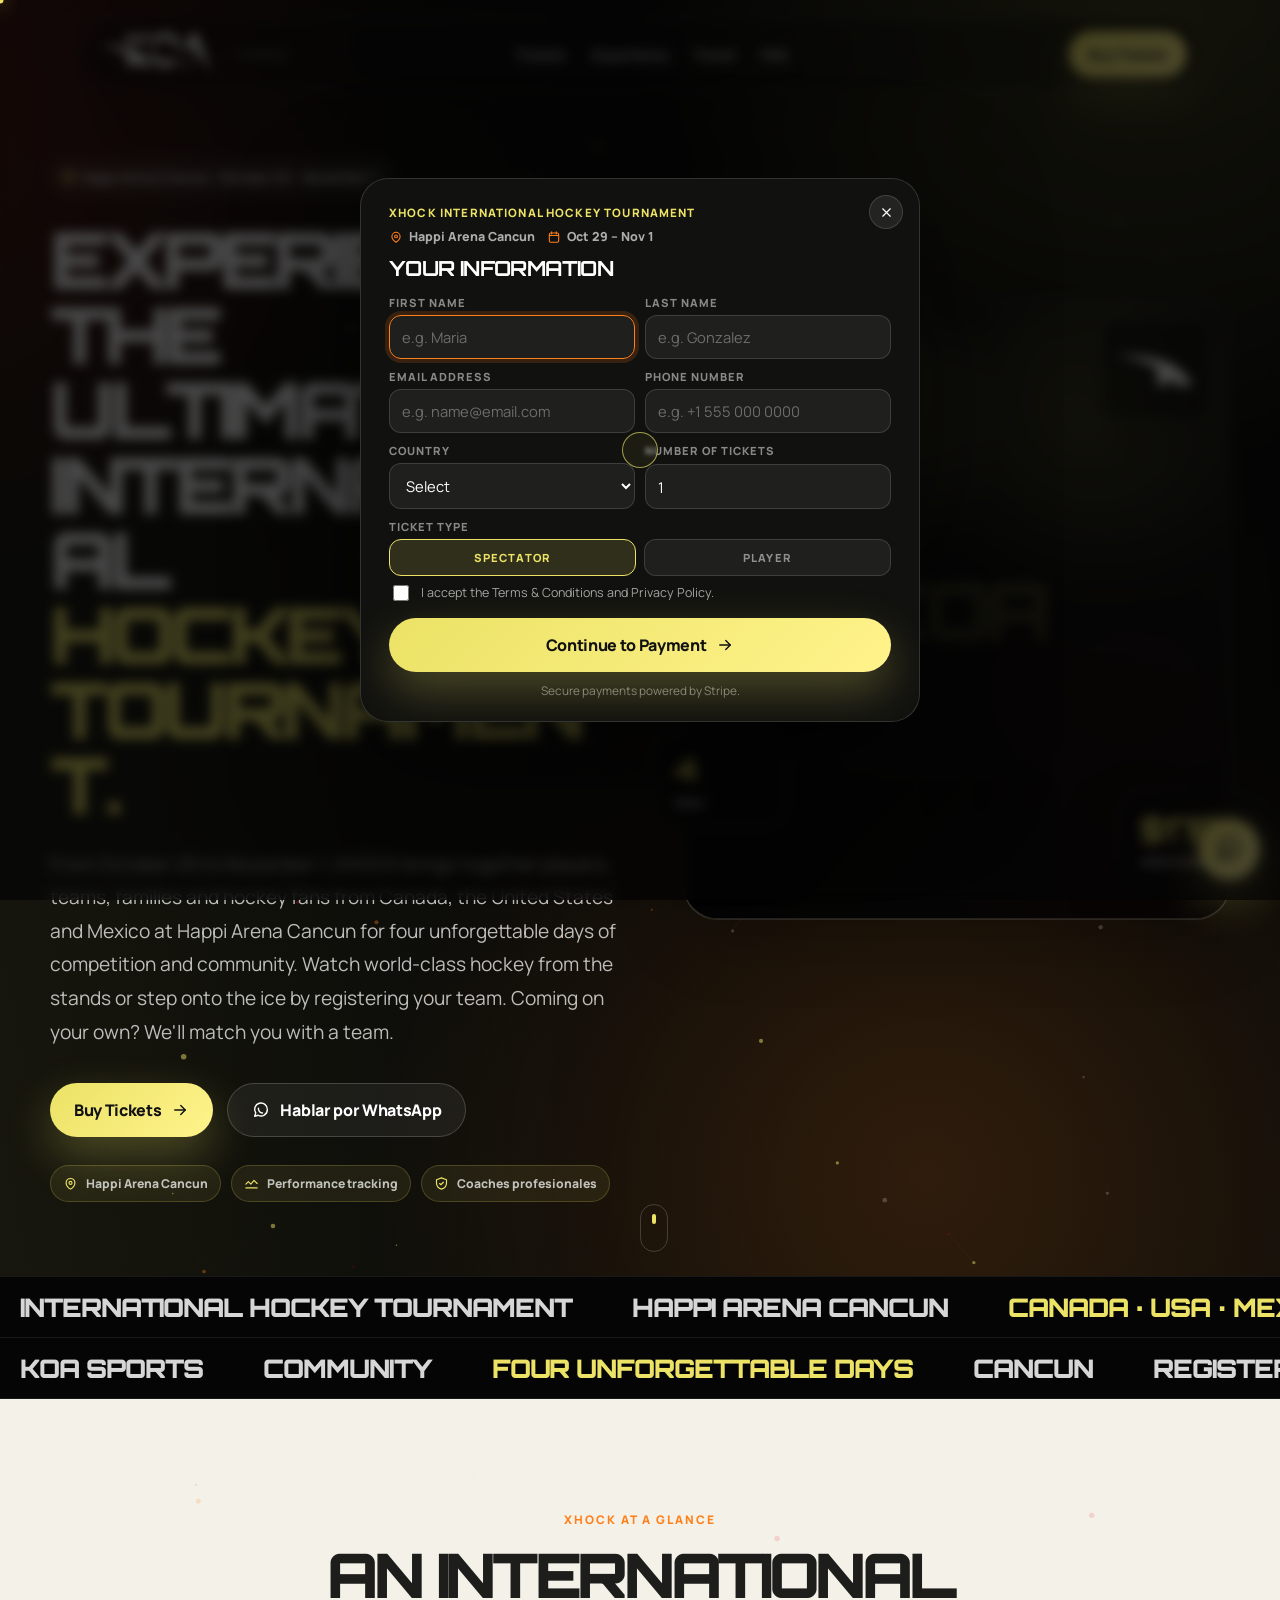
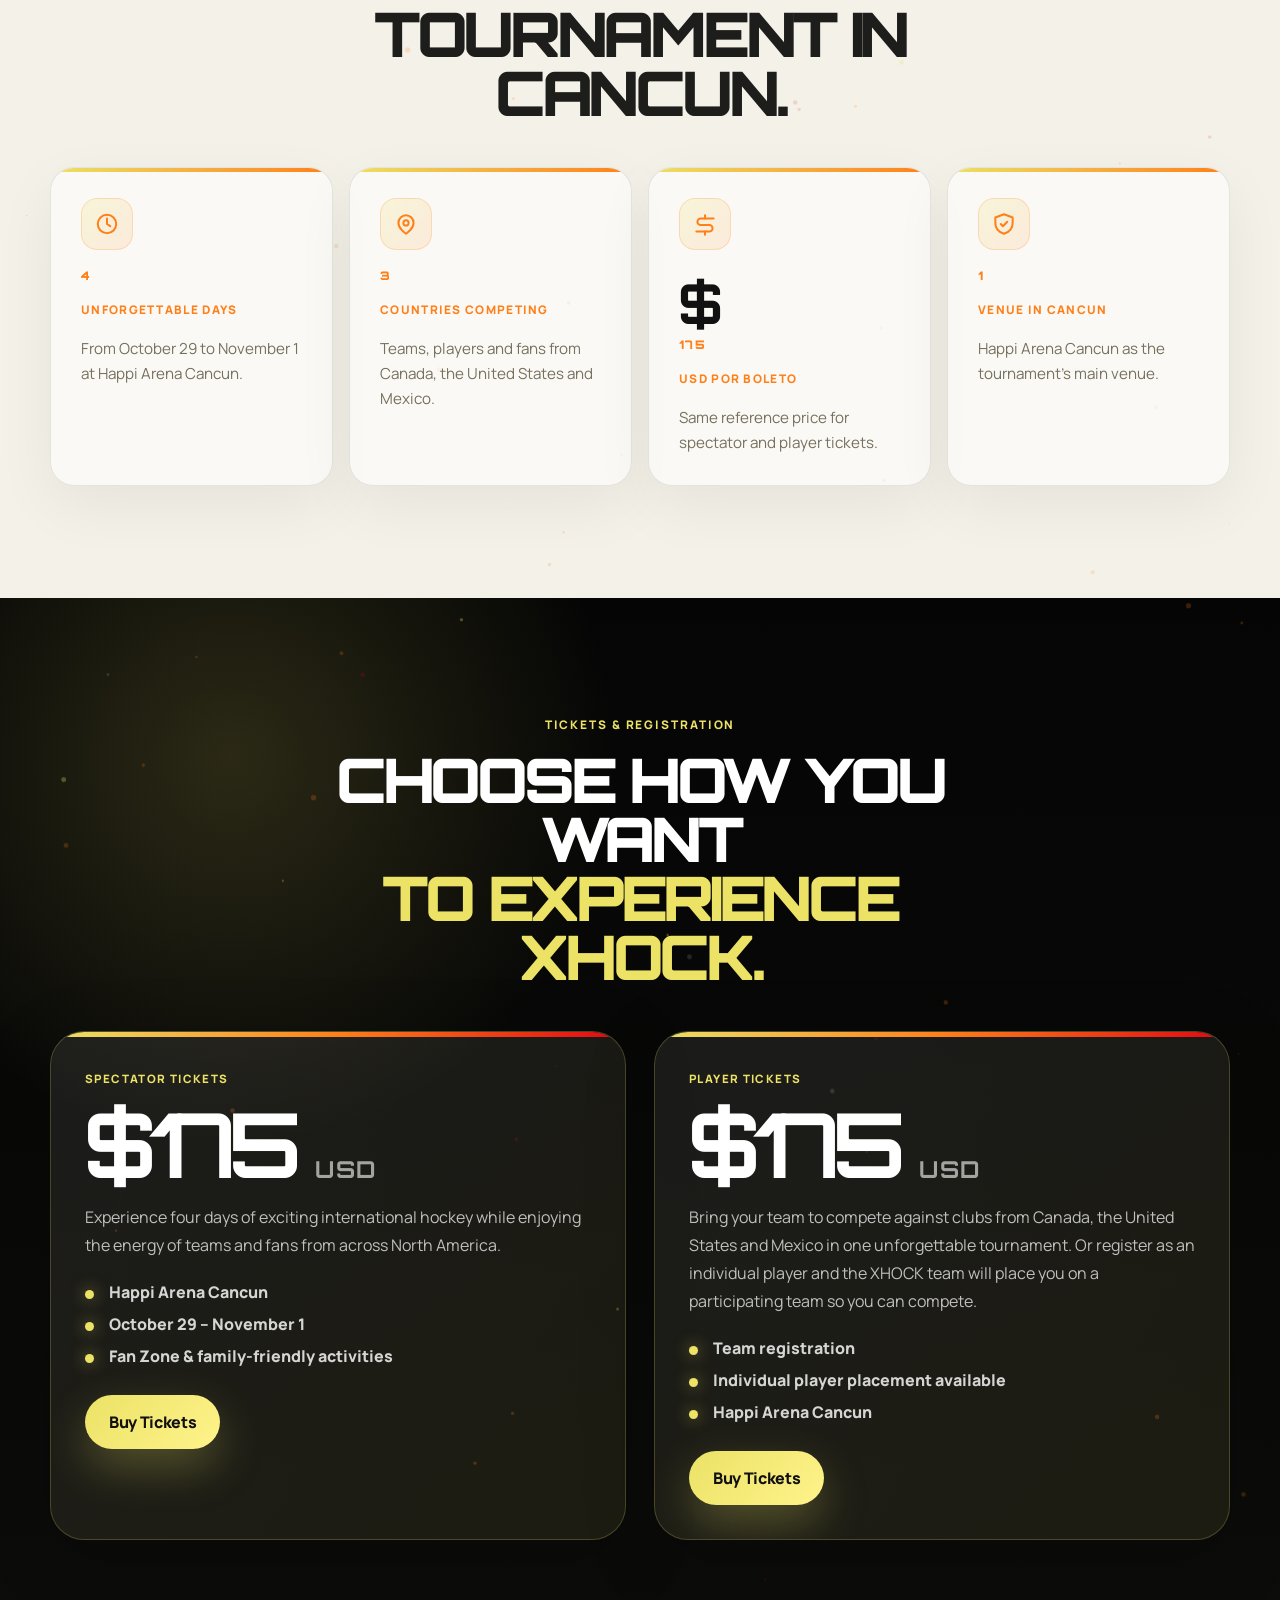
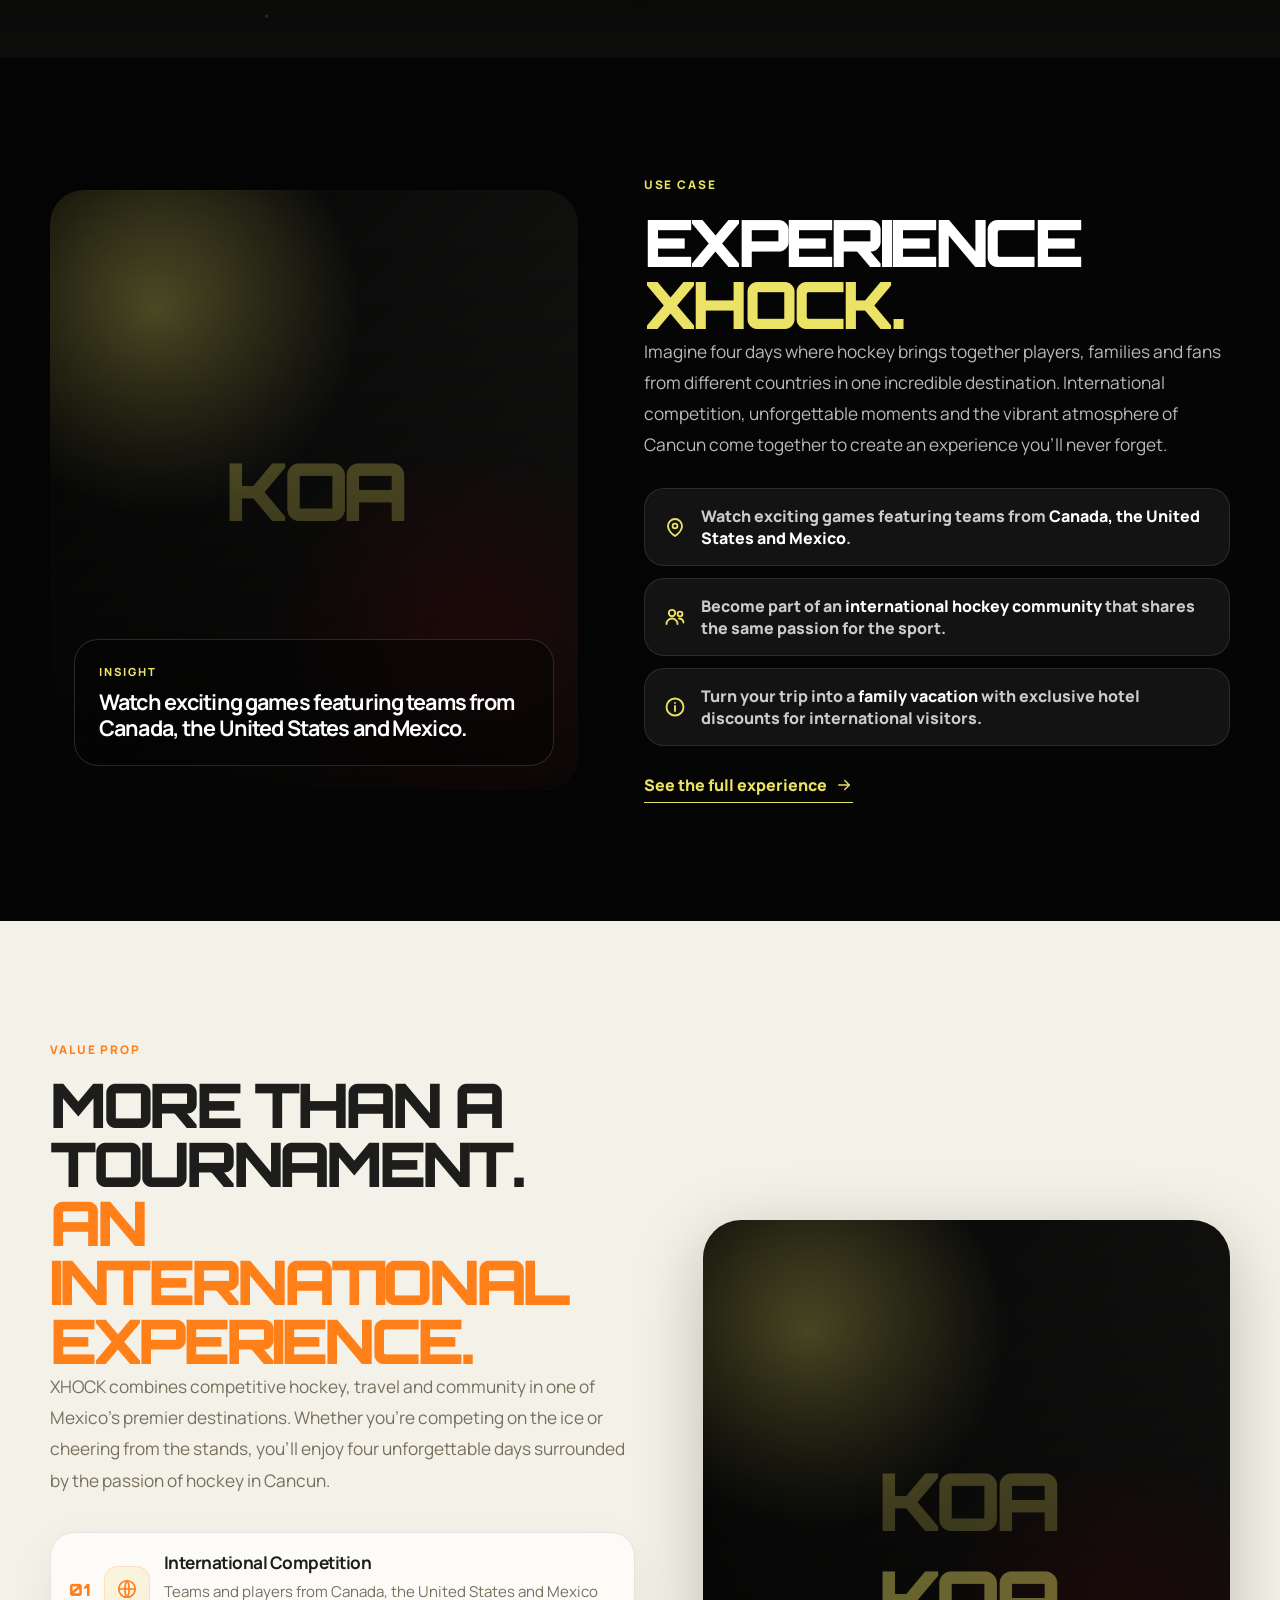
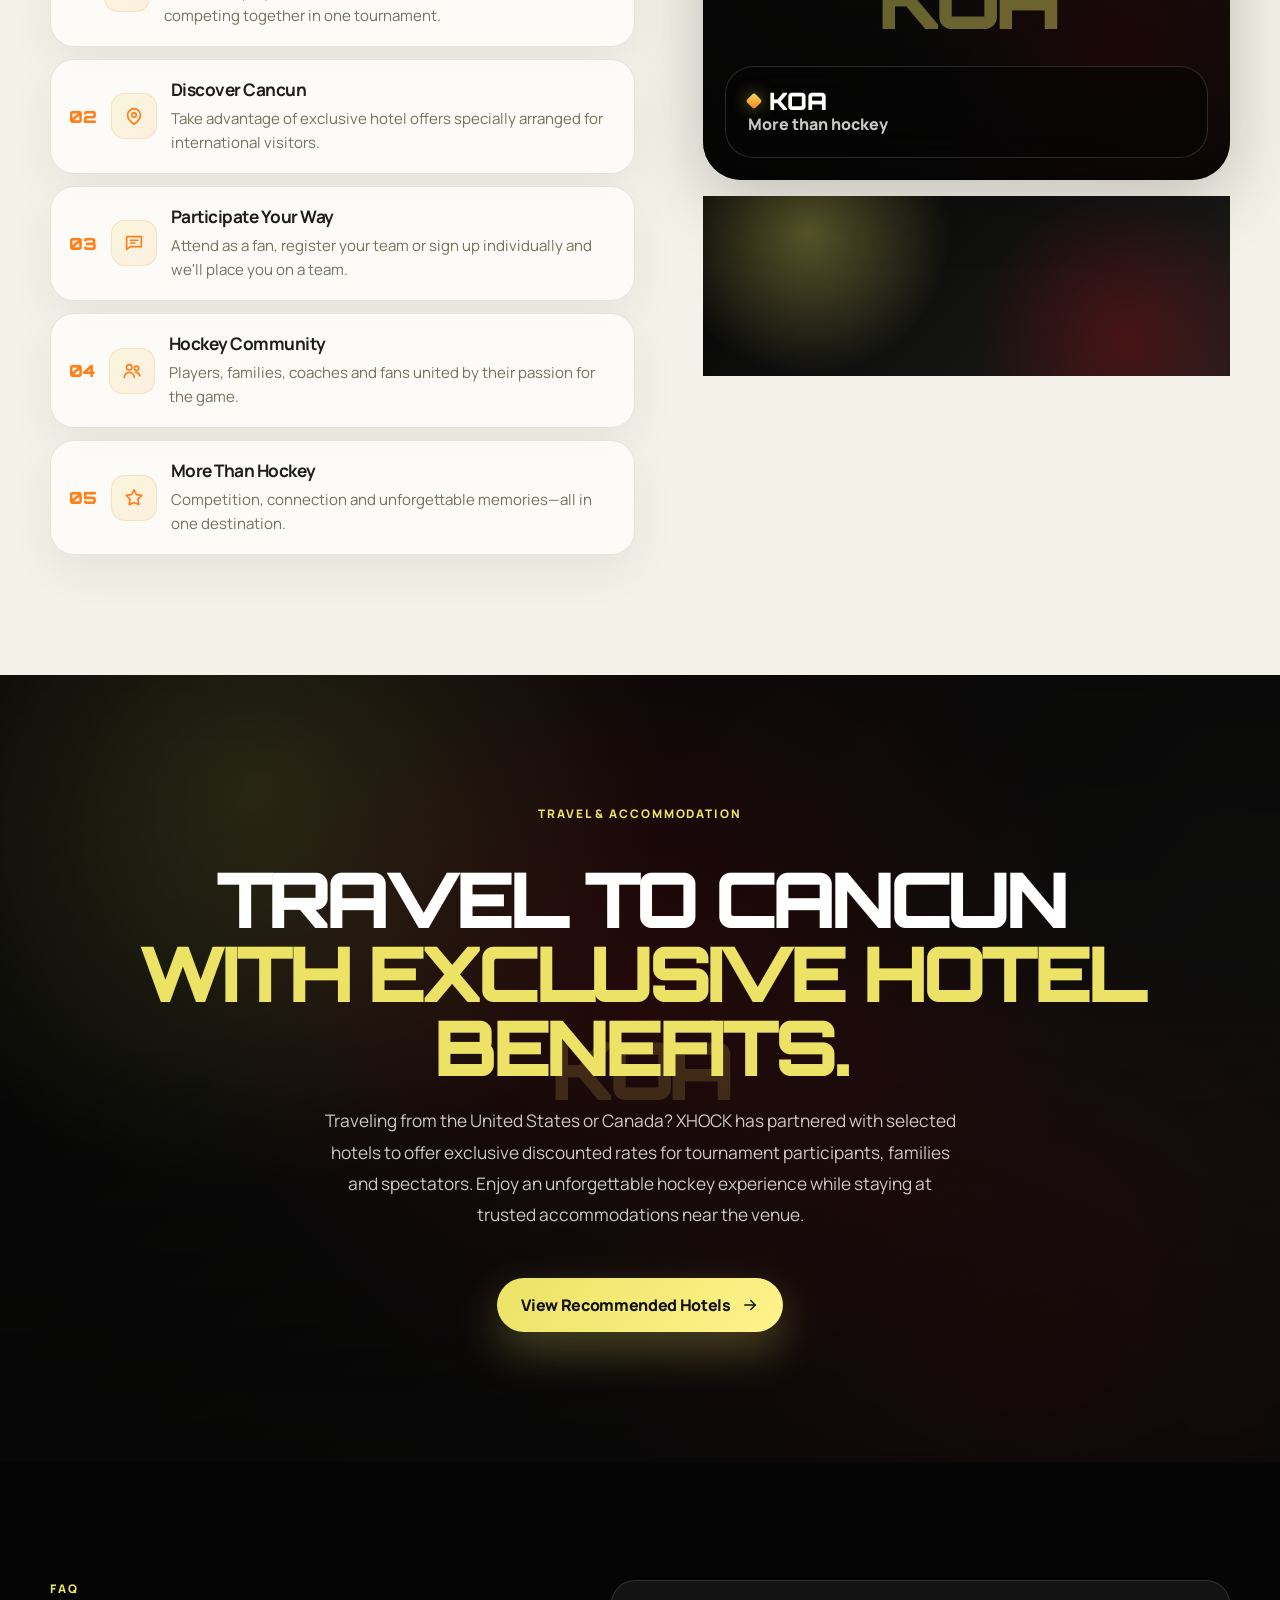
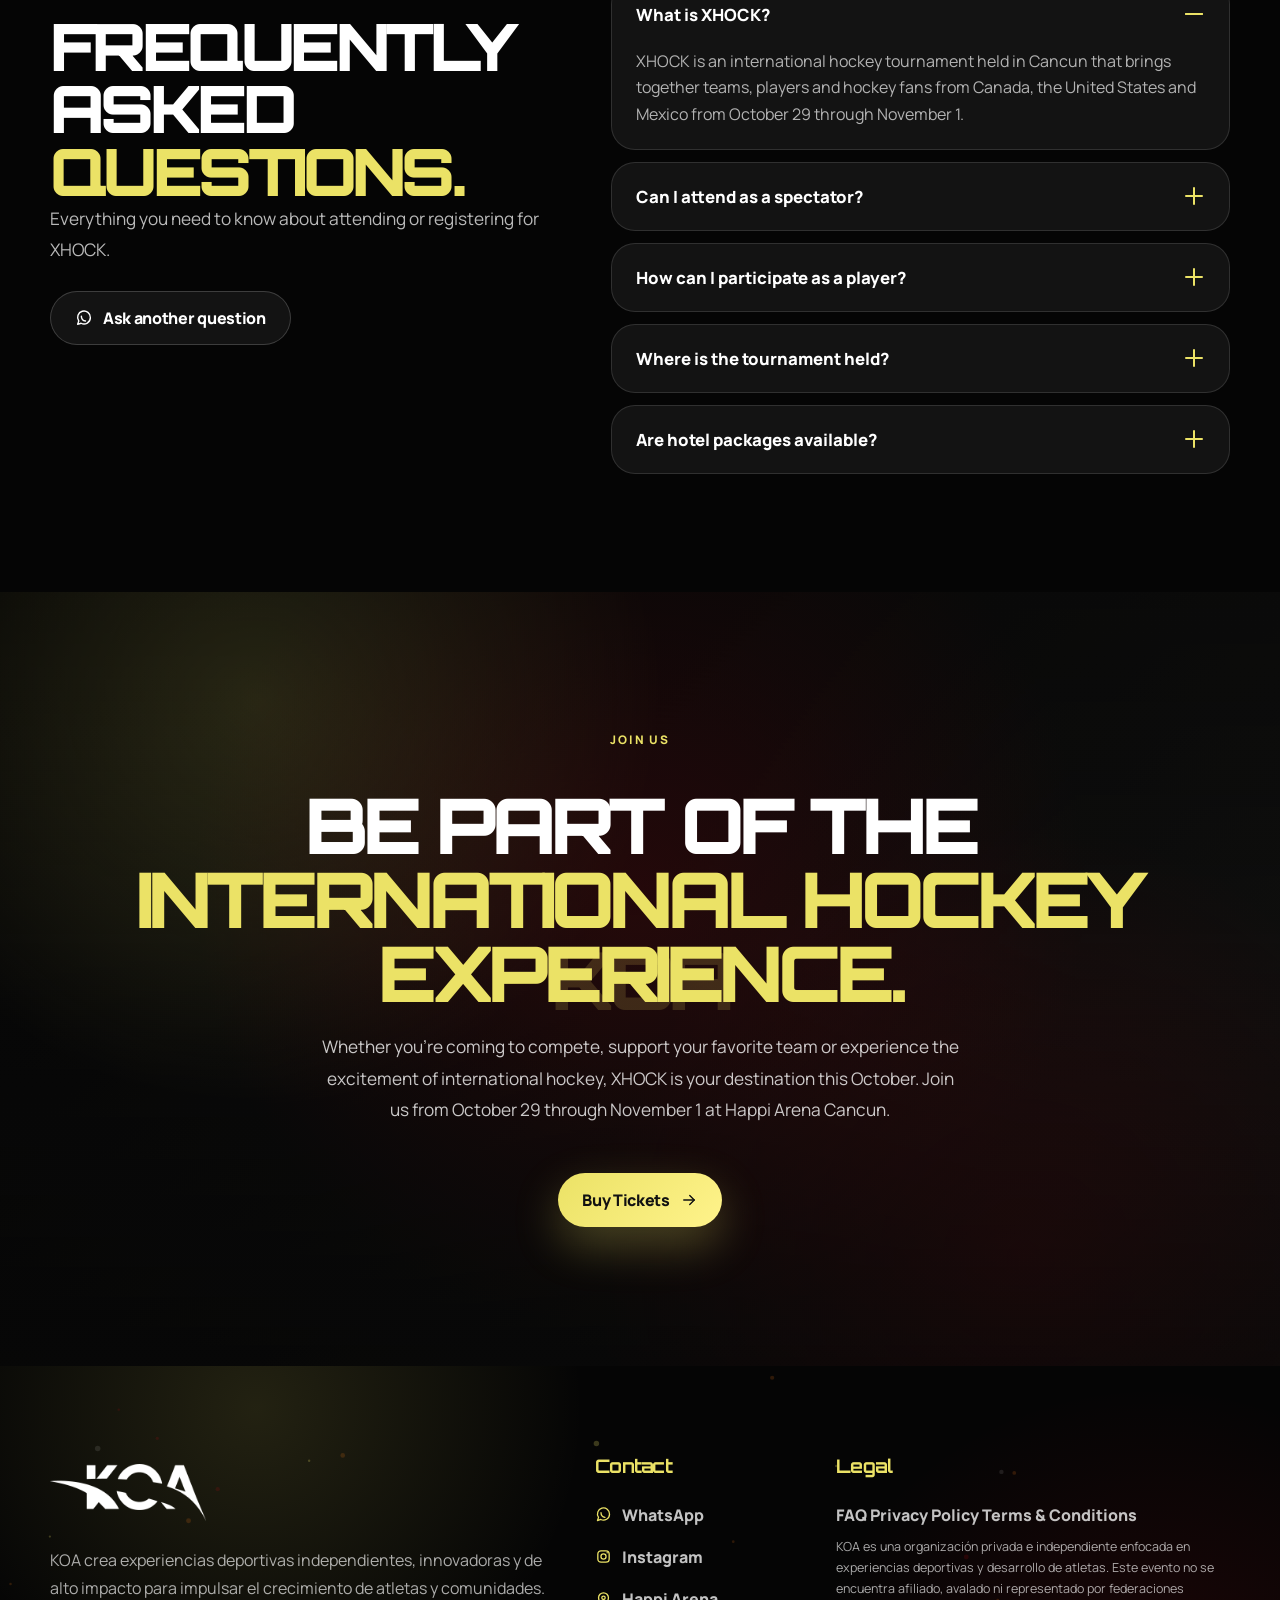
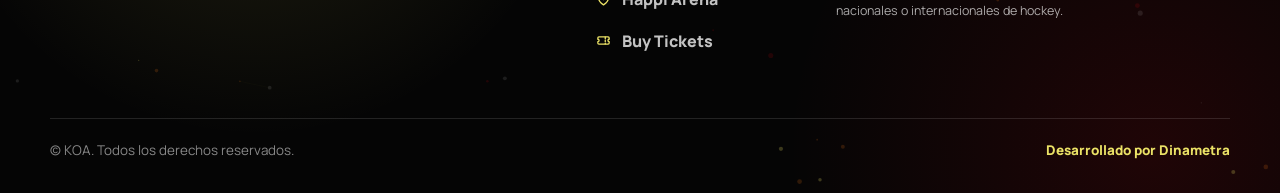
==== commit bdd10ae8: "cambios landing koa con form pago" ====
--- a/index.html
+++ b/index.html
@@ -1,10 +1,10 @@
 <!doctype html>
-<html lang="es">
+<html lang="en">
 <head>
   <meta charset="utf-8" />
   <meta name="viewport" content="width=device-width, initial-scale=1" />
-  <title>KOA XHOCK — Hockey High Performance en Happi) Arena - Pista de Hielo Cancún</title>
-  <meta name="description" content="XHOCK by KOA: bootcamp independiente de hockey de alto rendimiento para atletas de 12 a 18 años en Happi) Arena - Pista de Hielo Cancún." />
+  <title>XHOCK by KOA — International Hockey Tournament in Cancun</title>
+  <meta name="description" content="XHOCK by KOA Sports: an international hockey tournament at Happi Arena Cancun, October 29 – November 1. Buy spectator tickets or register your team." />
   <link rel="icon" type="image/png" href="assets/favicon.png" />
   <link rel="preconnect" href="https://fonts.googleapis.com" />
   <link rel="preconnect" href="https://fonts.gstatic.com" crossorigin />
@@ -16,21 +16,21 @@
   <div class="cursor-dot" aria-hidden="true"></div>
   <div class="cursor-follower" aria-hidden="true"></div>
 
-  <nav class="nav" aria-label="Navegación principal">
-    <a class="nav__brand magnetic" href="#top" aria-label="KOA XHOCK inicio">
+  <nav class="nav" aria-label="Main navigation">
+    <a class="nav__brand magnetic" href="#top" aria-label="KOA XHOCK home">
       <img src="assets/logos/Logo-negativo.png" alt="KOA" />
       <span class="koa-tag">XHOCK</span>
     </a>
-    <button class="nav__toggle magnetic" type="button" aria-label="Abrir menú" aria-expanded="false">
+    <button class="nav__toggle magnetic" type="button" aria-label="Open menu" aria-expanded="false">
       <span></span><span></span>
     </button>
     <div class="nav__links">
-      <a href="#experiencia">Experiencia</a>
-      <a href="#metodo">Método</a>
-      <a href="#galeria">Fotos</a>
+      <a href="#boletos">Tickets</a>
+      <a href="#uso">Experience</a>
+      <a href="#viaje">Travel</a>
       <a href="#faq">FAQ</a>
     </div>
-    <a class="btn btn--small btn--primary magnetic" href="#aplicar">Aplicar</a>
+    <button class="btn btn--small btn--primary magnetic js-open-ticket-modal" type="button">Buy Tickets</button>
   </nav>
 
   <main id="top">
@@ -41,37 +41,37 @@
         <div class="hero__copy">
           <div class="badge fade-up">
             <span class="badge__dot"></span>
-            Happi) Arena · KOA Sports · Hockey high performance
+            Happi Arena Cancun · October 29 – November 1
           </div>
           <h1 class="split-title hero__title">
-            <span class="line-wrap"><span class="line">Hockey</span></span>
-            <span class="line-wrap"><span class="line">Sin salir</span></span>
-            <span class="line-wrap"><span class="line line--accent">de México</span></span>
+            <span class="line-wrap"><span class="line">Experience the</span></span>
+            <span class="line-wrap"><span class="line">Ultimate International</span></span>
+            <span class="line-wrap"><span class="line line--accent">Hockey Tournament.</span></span>
           </h1>
           <p class="hero__sub fade-up delay-1">
-            XHOCK es un bootcamp independiente de alto rendimiento para atletas de hockey de 12 a 18 años: coaching especializado, performance tracking, mentalidad competitiva, hospedaje y nutrición en un solo programa.
+            From October 29 to November 1, XHOCK brings together players, teams, families and hockey fans from Canada, the United States and Mexico at Happi Arena Cancun for four unforgettable days of competition and community. Watch world-class hockey from the stands or step onto the ice by registering your team. Coming on your own? We'll match you with a team.
           </p>
           <div class="hero__actions fade-up delay-2">
-            <a class="btn btn--primary magnetic" href="#aplicar">
-              Inscribirme a XHOCK
+            <button class="btn btn--primary magnetic js-open-ticket-modal" type="button">
+              Buy Tickets
               <svg class="ic" viewBox="0 0 24 24" aria-hidden="true"><path d="M5 12h14"/><path d="M13 6l6 6-6 6"/></svg>
-            </a>
+            </button>
             <a class="btn btn--ghost magnetic" href="https://wa.me/525579387088?text=Hola%20KOA%2C%20quiero%20informaci%C3%B3n%20de%20XHOCK" target="_blank" rel="noreferrer">
               <svg class="ic" viewBox="0 0 24 24" aria-hidden="true"><path d="M20.5 11.5a8.5 8.5 0 0 1-12.4 7.5L3.5 20.5l1.5-4.5A8.5 8.5 0 1 1 20.5 11.5z"/><path d="M8.5 9.5c0 4 2.5 6 5.5 6.5"/></svg>
               Hablar por WhatsApp
             </a>
           </div>
-          <div class="hero__proof fade-up delay-3" aria-label="Pruebas de confianza">
-            <span><svg class="ic" viewBox="0 0 24 24" aria-hidden="true"><path d="M12 21s-7-4.5-7-10a7 7 0 0 1 14 0c0 5.5-7 10-7 10z"/><circle cx="12" cy="11" r="2.4"/></svg>Happi) Arena Cancún</span>
-            <span><svg class="ic" viewBox="0 0 24 24" aria-hidden="true"><circle cx="12" cy="12" r="8.5"/><path d="M12 7v5l3 2"/></svg>Cupos limitados</span>
-            <span><svg class="ic" viewBox="0 0 24 24" aria-hidden="true"><path d="M12 3l8 3v5c0 5-3.5 8.5-8 10-4.5-1.5-8-5-8-10V6l8-3z"/><path d="M9 12l2 2 4-4"/></svg>Padres informados</span>
+          <div class="hero__proof fade-up delay-3" aria-label="Trust markers">
+            <span><svg class="ic" viewBox="0 0 24 24" aria-hidden="true"><path d="M12 21s-7-4.5-7-10a7 7 0 0 1 14 0c0 5.5-7 10-7 10z"/><circle cx="12" cy="11" r="2.4"/></svg>Happi Arena Cancun</span>
+            <span><svg class="ic" viewBox="0 0 24 24" aria-hidden="true"><path d="M3 13l4-4 4 4 5-6 5 5"/><path d="M3 19h18"/></svg>Performance tracking</span>
+            <span><svg class="ic" viewBox="0 0 24 24" aria-hidden="true"><path d="M12 3l8 3v5c0 5-3.5 8.5-8 10-4.5-1.5-8-5-8-10V6l8-3z"/><path d="M9 12l2 2 4-4"/></svg>Coaches profesionales</span>
           </div>
         </div>
 
         <div class="hero__visual reveal" data-parallax>
           <div class="visual-card tilt-card" data-tilt>
             <div class="visual-card__media">
-              <img src="https://images.unsplash.com/photo-1706841116914-f14c06cc920e?auto=format&fit=crop&w=1800&q=82" alt="Atleta de hockey en entrenamiento XHOCK" />
+              <img src="https://images.unsplash.com/photo-1706841116914-f14c06cc920e?auto=format&fit=crop&w=1800&q=82" alt="Hockey athlete competing at XHOCK" />
               <div class="media-gradient"></div>
             </div>
             <div class="visual-card__brand">
@@ -82,12 +82,12 @@
               Performance tracking
             </div>
             <div class="floating-stat floating-stat--left">
-              <strong>12-18</strong>
-              <span>años</span>
+              <strong>4</strong>
+              <span>days</span>
             </div>
             <div class="floating-stat floating-stat--right">
-              <strong>2</strong>
-              <span>semanas</span>
+              <strong>$175</strong>
+              <span>USD/ticket</span>
             </div>
           </div>
           <div class="hero__photo-strip" aria-hidden="true">
@@ -97,19 +97,19 @@
           </div>
         </div>
       </div>
-      <a class="scroll-hint" href="#experiencia" aria-label="Bajar a la siguiente sección"><span></span></a>
-    </section>
-
-    <section class="marquee-section" aria-label="Diferenciadores KOA">
+      <a class="scroll-hint" href="#boletos" aria-label="Scroll to next section"><span></span></a>
+    </section>
+
+    <section class="marquee-section" aria-label="XHOCK highlights">
       <div class="marquee marquee--left">
         <div class="marquee__track">
-          <span>High performance</span><span>Hockey en México</span><span>Disciplina</span><span>Nutrición</span><span>Comunidad</span><span>Seguimiento</span><span>Cancún</span><span>Atletas 12-18</span>
-          <span>High performance</span><span>Hockey en México</span><span>Disciplina</span><span>Nutrición</span><span>Comunidad</span><span>Seguimiento</span><span>Cancún</span><span>Atletas 12-18</span>
+          <span>International Hockey Tournament</span><span>Happi Arena Cancun</span><span>Canada · USA · Mexico</span><span>Spectator Tickets</span><span>Player Tickets</span><span>October 29 – November 1</span>
+          <span>International Hockey Tournament</span><span>Happi Arena Cancun</span><span>Canada · USA · Mexico</span><span>Spectator Tickets</span><span>Player Tickets</span><span>October 29 – November 1</span>
         </div>
       </div>
       <div class="marquee marquee--right">
         <div class="marquee__track">
-          <span>KOA Sports</span><span>Energía en acción</span><span>Bootcamp independiente</span><span>Padres tranquilos</span><span>Happi) Arena</span><span>Entrenamiento intensivo</span><span>KOA Sports</span><span>Energía en acción</span><span>Bootcamp independiente</span><span>Padres tranquilos</span><span>Happi) Arena</span><span>Entrenamiento intensivo</span>
+          <span>KOA Sports</span><span>Community</span><span>Four unforgettable days</span><span>Cancun</span><span>Register your team</span><span>KOA Sports</span><span>Community</span><span>Four unforgettable days</span><span>Cancun</span><span>Register your team</span>
         </div>
       </div>
     </section>
@@ -118,300 +118,190 @@
       <canvas class="particle-canvas particle-canvas--soft" data-particles="soft" aria-hidden="true"></canvas>
       <div class="container">
         <div class="section-head section-head--center">
-          <p class="eyebrow fade-up">XHOCK en números</p>
+          <p class="eyebrow fade-up">XHOCK at a glance</p>
           <h2 class="split-title">
-            <span class="line-wrap"><span class="line">Una experiencia diseñada</span></span>
-            <span class="line-wrap"><span class="line">para subir de nivel.</span></span>
+            <span class="line-wrap"><span class="line">An international</span></span>
+            <span class="line-wrap"><span class="line">tournament in Cancun.</span></span>
           </h2>
         </div>
         <div class="stats__grid">
           <article class="stat-card tilt-card fade-up" data-tilt>
-            <div class="stat-card__icon"><svg class="ic" viewBox="0 0 24 24" aria-hidden="true"><circle cx="9" cy="8" r="3.2"/><path d="M3.5 19a5.5 5.5 0 0 1 11 0"/><circle cx="17" cy="9" r="2.4"/><path d="M16 13.5a4.7 4.7 0 0 1 4.5 4"/></svg></div>
-            <strong class="counter" data-count="12" data-suffix="-18">0</strong>
-            <span>edad objetivo</span>
-            <p>Atletas jóvenes con base competitiva, no campamento recreativo.</p>
+            <div class="stat-card__icon"><svg class="ic" viewBox="0 0 24 24" aria-hidden="true"><circle cx="12" cy="12" r="8.5"/><path d="M12 7v5l3 2"/></svg></div>
+            <strong><span class="counter" data-count="4">0</span></strong>
+            <span>unforgettable days</span>
+            <p>From October 29 to November 1 at Happi Arena Cancun.</p>
           </article>
           <article class="stat-card tilt-card fade-up delay-1" data-tilt>
-            <div class="stat-card__icon"><svg class="ic" viewBox="0 0 24 24" aria-hidden="true"><rect x="4" y="5" width="16" height="16" rx="2.5"/><path d="M4 9.5h16"/><path d="M8 3v4M16 3v4"/></svg></div>
-            <strong><span class="counter" data-count="2">0</span></strong>
-            <span>semanas de inmersión</span>
-            <p>Rutina, hielo, mentalidad, hábitos y comunidad en un solo programa.</p>
+            <div class="stat-card__icon"><svg class="ic" viewBox="0 0 24 24" aria-hidden="true"><path d="M12 21s-7-4.5-7-10a7 7 0 0 1 14 0c0 5.5-7 10-7 10z"/><circle cx="12" cy="11" r="2.4"/></svg></div>
+            <strong><span class="counter" data-count="3">0</span></strong>
+            <span>countries competing</span>
+            <p>Teams, players and fans from Canada, the United States and Mexico.</p>
           </article>
           <article class="stat-card tilt-card fade-up delay-2" data-tilt>
             <div class="stat-card__icon"><svg class="ic" viewBox="0 0 24 24" aria-hidden="true"><path d="M20 7H8a3 3 0 0 0 0 6h8a3 3 0 0 1 0 6H4"/><path d="M12 4v3M12 19v3"/></svg></div>
-            <strong>$<span class="counter" data-count="1800">0</span></strong>
+            <strong>$<span class="counter" data-count="175">0</span></strong>
             <span>USD por boleto</span>
-            <p>Pago seguro vía Stripe. El link real se configura en script.js.</p>
+            <p>Same reference price for spectator and player tickets.</p>
           </article>
           <article class="stat-card tilt-card fade-up delay-3" data-tilt>
             <div class="stat-card__icon"><svg class="ic" viewBox="0 0 24 24" aria-hidden="true"><path d="M12 3l8 3v5c0 5-3.5 8.5-8 10-4.5-1.5-8-5-8-10V6l8-3z"/><path d="M9 12l2 2 4-4"/></svg></div>
             <strong><span class="counter" data-count="1">0</span></strong>
-            <span>sede en Cancún</span>
-            <p>Happi) Arena - Pista de Hielo Cancún como venue principal del bootcamp.</p>
-          </article>
-        </div>
-      </div>
-    </section>
-
-    <section class="context section-dark" id="problema" data-screen-label="Problema">
+            <span>venue in Cancun</span>
+            <p>Happi Arena Cancun as the tournament's main venue.</p>
+          </article>
+        </div>
+      </div>
+    </section>
+
+    <section class="pricing section-dark" id="boletos" data-screen-label="Tickets & Registration">
+      <canvas class="particle-canvas particle-canvas--form" data-particles="form" aria-hidden="true"></canvas>
+      <div class="container">
+        <div class="section-head section-head--center">
+          <p class="eyebrow fade-up">Tickets & Registration</p>
+          <h2 class="split-title">
+            <span class="line-wrap"><span class="line">Choose How You Want</span></span>
+            <span class="line-wrap"><span class="line line--accent">to Experience XHOCK.</span></span>
+          </h2>
+        </div>
+        <div class="tickets-grid">
+          <div class="price-card reveal tilt-card" data-tilt>
+            <span class="price-card__label">Spectator Tickets</span>
+            <strong>$175 <small>USD</small></strong>
+            <p>Experience four days of exciting international hockey while enjoying the energy of teams and fans from across North America.</p>
+            <ul>
+              <li>Happi Arena Cancun</li>
+              <li>October 29 – November 1</li>
+              <li>Fan Zone & family-friendly activities</li>
+            </ul>
+            <button class="btn btn--primary magnetic js-open-ticket-modal" type="button" data-ticket-type="Spectator Tickets">Buy Tickets</button>
+          </div>
+          <div class="price-card reveal tilt-card" data-tilt>
+            <span class="price-card__label">Player Tickets</span>
+            <strong>$175 <small>USD</small></strong>
+            <p>Bring your team to compete against clubs from Canada, the United States and Mexico in one unforgettable tournament. Or register as an individual player and the XHOCK team will place you on a participating team so you can compete.</p>
+            <ul>
+              <li>Team registration</li>
+              <li>Individual player placement available</li>
+              <li>Happi Arena Cancun</li>
+            </ul>
+            <button class="btn btn--primary magnetic js-open-ticket-modal" type="button" data-ticket-type="Player Tickets">Buy Tickets</button>
+          </div>
+        </div>
+      </div>
+    </section>
+
+    <section class="context section-dark" id="uso" data-screen-label="Use Case">
       <div class="container context__grid">
         <div class="context__media reveal" data-parallax-soft>
-          <img src="https://images.unsplash.com/photo-1706841116914-f14c06cc920e?auto=format&fit=crop&w=1800&q=82" alt="Atleta en pista de hockey durante entrenamiento" />
+          <img src="https://images.unsplash.com/photo-1706841116914-f14c06cc920e?auto=format&fit=crop&w=1800&q=82" alt="International hockey competition at XHOCK" />
           <div class="context__quote">
             <span>Insight</span>
-            <strong>El talento no avanza cuando el entrenamiento llega por partes.</strong>
+            <strong>Watch exciting games featuring teams from Canada, the United States and Mexico.</strong>
           </div>
         </div>
         <div class="context__copy">
-          <p class="eyebrow fade-up">Problema real</p>
+          <p class="eyebrow fade-up">Use Case</p>
           <h2 class="split-title">
-            <span class="line-wrap"><span class="line">Menos improvisación.</span></span>
-            <span class="line-wrap"><span class="line line--accent">Más estructura.</span></span>
+            <span class="line-wrap"><span class="line">Experience</span></span>
+            <span class="line-wrap"><span class="line line--accent">XHOCK.</span></span>
           </h2>
           <p class="section-text fade-up delay-1">
-            KOA creó en México lo que antes obligaba a viajar a USA o Canadá: una inmersión premium de hockey que combina entrenamiento, mentalidad y estilo de vida con un estándar internacional.
+            Imagine four days where hockey brings together players, families and fans from different countries in one incredible destination. International competition, unforgettable moments and the vibrant atmosphere of Cancun come together to create an experience you'll never forget.
           </p>
           <div class="problem-list fade-up delay-2">
             <div>
-              <svg class="ic" viewBox="0 0 24 24" aria-hidden="true"><path d="M10 13L3 11l1-2 3 .5L11 5l2 .5-2 5 4 1 1.5-2.5L19 9l-1.5 4.5"/><path d="M4 19h16"/></svg>
-              <p><b>Viajes costosos</b> y logística internacional.</p>
+              <svg class="ic" viewBox="0 0 24 24" aria-hidden="true"><path d="M12 21s-7-4.5-7-10a7 7 0 0 1 14 0c0 5.5-7 10-7 10z"/><circle cx="12" cy="11" r="2.4"/></svg>
+              <p>Watch exciting games featuring teams from <b>Canada, the United States and Mexico</b>.</p>
             </div>
             <div>
-              <svg class="ic" viewBox="0 0 24 24" aria-hidden="true"><path d="M6.5 6.5l11 11M6 18l3-3M15 9l3-3"/><circle cx="5" cy="19" r="1.6"/><circle cx="19" cy="5" r="1.6"/></svg>
-              <p>Academias que entrenan técnica, <b>pero no hábitos</b>.</p>
+              <svg class="ic" viewBox="0 0 24 24" aria-hidden="true"><circle cx="9" cy="8" r="3.2"/><path d="M3.5 19a5.5 5.5 0 0 1 11 0"/><circle cx="17" cy="9" r="2.4"/><path d="M16 13.5a4.7 4.7 0 0 1 4.5 4"/></svg>
+              <p>Become part of an <b>international hockey community</b> that shares the same passion for the sport.</p>
             </div>
             <div>
               <svg class="ic" viewBox="0 0 24 24" aria-hidden="true"><circle cx="12" cy="12" r="8.5"/><path d="M12 11v5M12 8h.01"/></svg>
-              <p>Padres que necesitan <b>claridad y seguimiento</b>.</p>
-            </div>
-          </div>
-          <a class="text-link magnetic fade-up delay-3" href="#metodo">Ver cómo funciona
+              <p>Turn your trip into a <b>family vacation</b> with exclusive hotel discounts for international visitors.</p>
+            </div>
+          </div>
+          <a class="text-link magnetic fade-up delay-3" href="#valor">See the full experience
             <svg class="ic" viewBox="0 0 24 24" aria-hidden="true"><path d="M5 12h14"/><path d="M13 6l6 6-6 6"/></svg>
           </a>
         </div>
       </div>
     </section>
 
-    <section class="method section-light" id="metodo" data-screen-label="Método">
+    <section class="method section-light" id="valor" data-screen-label="Value Prop">
       <div class="container method__grid">
         <div class="method__copy">
-          <p class="eyebrow fade-up">Metodología</p>
+          <p class="eyebrow fade-up">Value Prop</p>
           <h2 class="split-title">
-            <span class="line-wrap"><span class="line">Todo el journey,</span></span>
-            <span class="line-wrap"><span class="line line--accent">sin perder control.</span></span>
+            <span class="line-wrap"><span class="line">More Than a Tournament.</span></span>
+            <span class="line-wrap"><span class="line line--accent">An International Experience.</span></span>
           </h2>
           <p class="section-text fade-up delay-1">
-            El flujo de inscripción está pensado para que la familia entienda costos, sede, forma de pago y siguientes pasos antes de llegar al hielo.
+            XHOCK combines competitive hockey, travel and community in one of Mexico's premier destinations. Whether you're competing on the ice or cheering from the stands, you'll enjoy four unforgettable days surrounded by the passion of hockey in Cancun.
           </p>
           <div class="steps fade-up delay-2">
             <article class="step-card">
               <span class="step-card__num">01</span>
-              <div class="step-card__icon"><svg class="ic" viewBox="0 0 24 24" aria-hidden="true"><path d="M14 3v4h4"/><path d="M14 3H6a2 2 0 0 0-2 2v14a2 2 0 0 0 2 2h12a2 2 0 0 0 2-2V8z"/><path d="M8 13h6M8 17h4"/></svg></div>
-              <div><h3>Aplicación</h3><p>Formulario claro para registrar edad, nivel, objetivo y datos de contacto.</p></div>
+              <div class="step-card__icon"><svg class="ic" viewBox="0 0 24 24" aria-hidden="true"><circle cx="12" cy="12" r="9"/><path d="M3 12h18"/><path d="M12 3c3 3 3 15 0 18M12 3c-3 3-3 15 0 18"/></svg></div>
+              <div><h3>International Competition</h3><p>Teams and players from Canada, the United States and Mexico competing together in one tournament.</p></div>
             </article>
             <article class="step-card">
               <span class="step-card__num">02</span>
-              <div class="step-card__icon"><svg class="ic" viewBox="0 0 24 24" aria-hidden="true"><path d="M4 5h16v11H8l-4 3z"/><path d="M8 9h8M8 12h5"/></svg></div>
-              <div><h3>Pago por Stripe</h3><p>Después de enviar el formulario, el usuario se redirige al link de pago seguro.</p></div>
+              <div class="step-card__icon"><svg class="ic" viewBox="0 0 24 24" aria-hidden="true"><path d="M12 21s-7-4.5-7-10a7 7 0 0 1 14 0c0 5.5-7 10-7 10z"/><circle cx="12" cy="11" r="2.4"/></svg></div>
+              <div><h3>Discover Cancun</h3><p>Take advantage of exclusive hotel offers specially arranged for international visitors.</p></div>
             </article>
             <article class="step-card">
               <span class="step-card__num">03</span>
-              <div class="step-card__icon"><svg class="ic" viewBox="0 0 24 24" aria-hidden="true"><circle cx="9" cy="8" r="3"/><path d="M3.5 19a5.5 5.5 0 0 1 11 0"/><circle cx="17" cy="9" r="2.3"/><path d="M16 13.4a4.6 4.6 0 0 1 4.5 4"/></svg></div>
-              <div><h3>Validación KOA</h3><p>El equipo confirma registro, logística, sede y requisitos del atleta.</p></div>
+              <div class="step-card__icon"><svg class="ic" viewBox="0 0 24 24" aria-hidden="true"><path d="M4 5h16v11H8l-4 3z"/><path d="M8 9h8M8 12h5"/></svg></div>
+              <div><h3>Participate Your Way</h3><p>Attend as a fan, register your team or sign up individually and we'll place you on a team.</p></div>
             </article>
             <article class="step-card">
               <span class="step-card__num">04</span>
-              <div class="step-card__icon"><svg class="ic" viewBox="0 0 24 24" aria-hidden="true"><path d="M20.5 11.5a8.5 8.5 0 0 1-12.4 7.5L3.5 20.5l1.5-4.5A8.5 8.5 0 1 1 20.5 11.5z"/><path d="M8.5 9.5c0 4 2.5 6 5.5 6.5"/></svg></div>
-              <div><h3>Checklist final</h3><p>WhatsApp para fechas, llegada a Happi) Arena, equipamiento y preparación.</p></div>
+              <div class="step-card__icon"><svg class="ic" viewBox="0 0 24 24" aria-hidden="true"><circle cx="9" cy="8" r="3"/><path d="M3.5 19a5.5 5.5 0 0 1 11 0"/><circle cx="17" cy="9" r="2.3"/><path d="M16 13.4a4.6 4.6 0 0 1 4.5 4"/></svg></div>
+              <div><h3>Hockey Community</h3><p>Players, families, coaches and fans united by their passion for the game.</p></div>
+            </article>
+            <article class="step-card">
+              <span class="step-card__num">05</span>
+              <div class="step-card__icon"><svg class="ic" viewBox="0 0 24 24" aria-hidden="true"><path d="M12 3l2.6 5.3 5.9.9-4.3 4.1 1 5.8L12 16.9 6.8 19.2l1-5.8L3.5 9.2l5.9-.9z"/></svg></div>
+              <div><h3>More Than Hockey</h3><p>Competition, connection and unforgettable memories—all in one destination.</p></div>
             </article>
           </div>
         </div>
         <div class="method__visual reveal">
           <div class="phone-card tilt-card" data-tilt>
-            <img src="https://images.unsplash.com/photo-1769437881488-be0ce0618eef?auto=format&fit=crop&w=1800&q=82" alt="Entrenamiento de hockey con atletas jóvenes" />
+            <img src="https://images.unsplash.com/photo-1769437881488-be0ce0618eef?auto=format&fit=crop&w=1800&q=82" alt="Hockey players competing at Happi Arena Cancun" />
             <div class="phone-card__overlay">
               <span class="koa-mark"><i class="koa-bug"></i>KOA</span>
-              <p>Journey personalizado</p>
+              <p>More than hockey</p>
             </div>
           </div>
           <div class="method__mini-grid">
-            <img src="https://images.unsplash.com/photo-1706844587180-ef9a22200a85?auto=format&fit=crop&w=1800&q=82" alt="Detalle de entrenamiento de hockey" />
-            <img src="https://images.unsplash.com/photo-1735656244034-6b2b53d2657d?auto=format&fit=crop&w=1800&q=82" alt="Equipo de hockey en pista" />
-          </div>
-        </div>
-      </div>
-    </section>
-
-    <section class="benefits section-dark" id="beneficios" data-screen-label="Beneficios">
-      <div class="container">
-        <div class="section-head">
-          <p class="eyebrow fade-up">Propuesta de valor</p>
-          <h2 class="split-title">
-            <span class="line-wrap"><span class="line">Hockey, mente</span></span>
-            <span class="line-wrap"><span class="line line--accent">y hábitos.</span></span>
-          </h2>
-        </div>
-        <div class="bento-grid">
-          <article class="bento-card bento-card--large tilt-card fade-up" data-tilt>
-            <span class="card-kicker">01</span>
-            <h3>Preparación internacional, sin salir de México.</h3>
-            <p>Estructura, intensidad y disciplina competitiva sin el costo emocional y logístico de salir del país.</p>
-            <img src="https://images.unsplash.com/photo-1706841116914-f14c06cc920e?auto=format&fit=crop&w=1800&q=82" alt="Atleta patinando en pista" />
-          </article>
-          <article class="bento-card tilt-card fade-up delay-1" data-tilt>
-            <div class="bento-card__icon"><svg class="ic" viewBox="0 0 24 24" aria-hidden="true"><circle cx="12" cy="12" r="9"/><path d="M3 12h18"/><path d="M12 3c3 3 3 15 0 18M12 3c-3 3-3 15 0 18"/></svg></div>
-            <h3>Desarrollo 360.</h3>
-            <p>Aquí no solo se entrena hockey: se construyen hábitos, liderazgo, disciplina y mentalidad de alto rendimiento.</p>
-          </article>
-          <article class="bento-card tilt-card fade-up delay-2" data-tilt>
-            <div class="bento-card__icon"><svg class="ic" viewBox="0 0 24 24" aria-hidden="true"><path d="M12 3l8 3v5c0 5-3.5 8.5-8 10-4.5-1.5-8-5-8-10V6l8-3z"/><path d="M9 12l2 2 4-4"/></svg></div>
-            <h3>Confianza para padres.</h3>
-            <p>Comunicación clara antes del evento, sede definida y proceso de inscripción visible.</p>
-          </article>
-          <article class="bento-card bento-card--accent tilt-card fade-up delay-3" data-tilt>
-            <img class="inline-koa-logo" src="assets/logos/Logo-Positivo.png" alt="KOA" />
-            <h3>Las leyendas se sudan.</h3>
-            <p>Un ecosistema de movimiento, comunidad y alto impacto para atletas jóvenes.</p>
-          </article>
-          <article class="bento-card tilt-card fade-up delay-4" data-tilt>
-            <div class="bento-card__icon"><svg class="ic" viewBox="0 0 24 24" aria-hidden="true"><path d="M3 17l6-6 4 4 8-8"/><path d="M16 7h5v5"/></svg></div>
-            <h3>Progreso medible.</h3>
-            <p>Métricas físicas para evaluar avance y sostener un camino de mejora, no un evento aislado.</p>
-          </article>
-        </div>
-      </div>
-    </section>
-
-    <section class="cta-banner" id="manifiesto" data-screen-label="Manifiesto" aria-label="Manifiesto KOA">
+            <img src="https://images.unsplash.com/photo-1706844587180-ef9a22200a85?auto=format&fit=crop&w=1800&q=82" alt="Hockey action detail" />
+            <img src="https://images.unsplash.com/photo-1735656244034-6b2b53d2657d?auto=format&fit=crop&w=1800&q=82" alt="Team on the ice" />
+          </div>
+        </div>
+      </div>
+    </section>
+
+    <section class="cta-banner" id="viaje" data-screen-label="Travel & Accommodation" aria-label="Travel & Accommodation">
       <div class="cta-banner__media" data-parallax-bg>
-        <img src="https://images.unsplash.com/photo-1769437881488-be0ce0618eef?auto=format&fit=crop&w=1800&q=82" alt="Atleta de hockey en plena acción" />
+        <img src="https://images.unsplash.com/photo-1769437881488-be0ce0618eef?auto=format&fit=crop&w=1800&q=82" alt="Traveling to the XHOCK tournament in Cancun" />
       </div>
       <div class="cta-banner__overlay"></div>
       <div class="container cta-banner__inner">
-        <p class="eyebrow fade-up">Mentalidad KOA</p>
+        <p class="eyebrow fade-up">Travel & Accommodation</p>
         <h2 class="split-title cta-banner__title">
-          <span class="line-wrap"><span class="line">Entrena como</span></span>
-          <span class="line-wrap"><span class="line line--accent">si el hielo</span></span>
-          <span class="line-wrap"><span class="line">te estuviera viendo.</span></span>
+          <span class="line-wrap"><span class="line">Travel to Cancun</span></span>
+          <span class="line-wrap"><span class="line line--accent">with Exclusive Hotel Benefits.</span></span>
         </h2>
-        <a class="btn btn--primary magnetic fade-up delay-2" href="#aplicar">
-          Quiero mi lugar
+        <p class="section-text fade-up delay-1" style="color:rgba(255,255,255,.78);max-width:640px;text-align:center">
+          Traveling from the United States or Canada? XHOCK has partnered with selected hotels to offer exclusive discounted rates for tournament participants, families and spectators. Enjoy an unforgettable hockey experience while staying at trusted accommodations near the venue.
+        </p>
+        <a class="btn btn--primary magnetic fade-up delay-2" href="https://wa.me/525579387088?text=Hola%20KOA%2C%20quiero%20informaci%C3%B3n%20de%20hoteles%20recomendados%20para%20XHOCK" target="_blank" rel="noreferrer">
+          View Recommended Hotels
           <svg class="ic" viewBox="0 0 24 24" aria-hidden="true"><path d="M5 12h14"/><path d="M13 6l6 6-6 6"/></svg>
         </a>
-      </div>
-    </section>
-
-    <section class="tabs-section section-light" id="tabs" data-screen-label="Casos de uso">
-      <div class="container tabs__grid">
-        <div>
-          <p class="eyebrow fade-up">Para quién es</p>
-          <h2 class="split-title">
-            <span class="line-wrap"><span class="line">Atletas listos.</span></span>
-            <span class="line-wrap"><span class="line line--accent">Padres tranquilos.</span></span>
-          </h2>
-        </div>
-        <div class="tabs reveal" data-tabs>
-          <div class="tab-buttons" role="tablist" aria-label="Casos de uso XHOCK">
-            <button class="tab-btn active" type="button" role="tab" aria-selected="true" data-tab="atleta">
-              <svg class="ic" viewBox="0 0 24 24" aria-hidden="true"><circle cx="12" cy="6" r="2.6"/><path d="M7 21l2-7-2-2 5-2 5 4M9 12l-1 4M14 14l1 7"/></svg>Atleta
-            </button>
-            <button class="tab-btn" type="button" role="tab" aria-selected="false" data-tab="padres">
-              <svg class="ic" viewBox="0 0 24 24" aria-hidden="true"><path d="M12 21s-7-4.5-7-10a7 7 0 0 1 14 0c0 5.5-7 10-7 10z"/><circle cx="12" cy="11" r="2.2"/></svg>Padres
-            </button>
-            <button class="tab-btn" type="button" role="tab" aria-selected="false" data-tab="logistica">
-              <svg class="ic" viewBox="0 0 24 24" aria-hidden="true"><rect x="3" y="8" width="12" height="9" rx="1.5"/><path d="M15 11h4l2 3v3h-6z"/><circle cx="7" cy="18.5" r="1.8"/><circle cx="17.5" cy="18.5" r="1.8"/></svg>Logística
-            </button>
-            <button class="tab-btn" type="button" role="tab" aria-selected="false" data-tab="sponsors">
-              <svg class="ic" viewBox="0 0 24 24" aria-hidden="true"><path d="M12 3l2.6 5.3 5.9.9-4.3 4.1 1 5.8L12 16.9 6.8 19.2l1-5.8L3.5 9.2l5.9-.9z"/></svg>Sponsors
-            </button>
-          </div>
-          <div class="tab-panels">
-            <article class="tab-panel active" data-panel="atleta">
-              <h3>Para quien quiere competir mejor.</h3>
-              <p>Entrenamiento intensivo, ritmo de alto desempeño y mentalidad para llegar distinto a la siguiente temporada.</p>
-              <ul><li>Disciplina diaria</li><li>Comunidad que empuja</li><li>Hockey como estilo de vida</li></ul>
-            </article>
-            <article class="tab-panel" data-panel="padres">
-              <h3>Para quien necesita confiar.</h3>
-              <p>Claridad sobre costo, sede, inscripción, supervisión y comunicación antes de tomar la decisión.</p>
-              <ul><li>Información clara</li><li>Supervisión</li><li>Seguimiento por WhatsApp</li></ul>
-            </article>
-            <article class="tab-panel" data-panel="logistica">
-              <h3>Todo en un solo programa.</h3>
-              <p>La propuesta evita que la familia resuelva entrenamiento, estancia, alimentos y orientación por separado.</p>
-              <ul><li>Hospedaje</li><li>Alimentos</li><li>Programa estructurado</li></ul>
-            </article>
-            <article class="tab-panel" data-panel="sponsors">
-              <h3>Audiencia premium, contexto premium.</h3>
-              <p>Para aliados, XHOCK abre una entrada a familias deportistas, turismo deportivo y comunidad premium de alto valor.</p>
-              <ul><li>Nicho deportivo</li><li>Experiencia aspiracional</li><li>Comunidad segmentada</li></ul>
-            </article>
-          </div>
-        </div>
-      </div>
-    </section>
-
-    <section class="gallery section-dark" id="galeria" data-screen-label="Galería">
-      <div class="container">
-        <div class="section-head section-head--between">
-          <div>
-            <p class="eyebrow fade-up">Galería visual</p>
-            <h2 class="split-title">
-              <span class="line-wrap"><span class="line">Hielo, velocidad</span></span>
-              <span class="line-wrap"><span class="line line--accent">y comunidad.</span></span>
-            </h2>
-          </div>
-          <p class="section-note fade-up delay-1">Fotos alusivas de hockey y entrenamiento en pista para reforzar la experiencia XHOCK.</p>
-        </div>
-        <div class="photo-grid reveal">
-          <figure class="photo-card photo-card--tall"><img loading="lazy" src="https://images.unsplash.com/photo-1706844587180-ef9a22200a85?auto=format&fit=crop&w=1800&q=82" alt="Atleta de hockey en acción" /><figcaption>Ritmo de pista</figcaption></figure>
-          <figure class="photo-card"><img loading="lazy" src="https://images.unsplash.com/photo-1735656244034-6b2b53d2657d?auto=format&fit=crop&w=1800&q=82" alt="Entrenamiento de hockey" /><figcaption>Técnica</figcaption></figure>
-          <figure class="photo-card"><img loading="lazy" src="https://images.unsplash.com/photo-1706841116914-f14c06cc920e?auto=format&fit=crop&w=1800&q=82" alt="Equipo de hockey" /><figcaption>Equipo</figcaption></figure>
-          <figure class="photo-card photo-card--wide"><img loading="lazy" src="https://images.unsplash.com/photo-1769437881488-be0ce0618eef?auto=format&fit=crop&w=1800&q=82" alt="Atletas dentro de pista de hockey" /><figcaption>Comunidad</figcaption></figure>
-          <figure class="photo-card"><img loading="lazy" src="https://images.unsplash.com/photo-1706844587180-ef9a22200a85?auto=format&fit=crop&w=1800&q=82" alt="Atleta en entrenamiento" /><figcaption>Intensidad</figcaption></figure>
-          <figure class="photo-card"><img loading="lazy" src="https://images.unsplash.com/photo-1735656244034-6b2b53d2657d?auto=format&fit=crop&w=1800&q=82" alt="Entrenamiento deportivo" /><figcaption>Focus</figcaption></figure>
-          <figure class="photo-card photo-card--tall"><img loading="lazy" src="https://images.unsplash.com/photo-1706841116914-f14c06cc920e?auto=format&fit=crop&w=1800&q=82" alt="Atleta de hockey durante práctica" /><figcaption>Performance</figcaption></figure>
-          <figure class="photo-card"><img loading="lazy" src="https://images.unsplash.com/photo-1769437881488-be0ce0618eef?auto=format&fit=crop&w=1800&q=82" alt="Atleta joven con equipo de hockey" /><figcaption>Desarrollo</figcaption></figure>
-          <figure class="photo-card"><img loading="lazy" src="https://images.unsplash.com/photo-1706844587180-ef9a22200a85?auto=format&fit=crop&w=1800&q=82" alt="Pista o experiencia KOA" /><figcaption>Venue</figcaption></figure>
-          <figure class="photo-card photo-card--wide"><img loading="lazy" src="https://images.unsplash.com/photo-1735656244034-6b2b53d2657d?auto=format&fit=crop&w=1800&q=82" alt="Experiencia deportiva premium" /><figcaption>KOA energy</figcaption></figure>
-          <figure class="photo-card"><img loading="lazy" src="https://images.unsplash.com/photo-1706841116914-f14c06cc920e?auto=format&fit=crop&w=1800&q=82" alt="Detalle de experiencia deportiva" /><figcaption>Detalles</figcaption></figure>
-        </div>
-      </div>
-    </section>
-
-    <section class="reviews section-light" id="reviews" data-screen-label="Reviews">
-      <div class="container reviews__grid">
-        <div>
-          <p class="eyebrow fade-up">Social proof</p>
-          <h2 class="split-title">
-            <span class="line-wrap"><span class="line">Confianza antes</span></span>
-            <span class="line-wrap"><span class="line line--accent">de inscripción.</span></span>
-          </h2>
-        </div>
-        <div class="reviews__cards">
-          <article class="review-card fade-up delay-1">
-            <div class="review-card__stars" aria-label="5 de 5 estrellas">
-              <svg class="ic" viewBox="0 0 24 24" aria-hidden="true"><path d="M12 3l2.6 5.3 5.9.9-4.3 4.1 1 5.8L12 16.9 6.8 19.2l1-5.8L3.5 9.2l5.9-.9z"/></svg>
-              <svg class="ic" viewBox="0 0 24 24" aria-hidden="true"><path d="M12 3l2.6 5.3 5.9.9-4.3 4.1 1 5.8L12 16.9 6.8 19.2l1-5.8L3.5 9.2l5.9-.9z"/></svg>
-              <svg class="ic" viewBox="0 0 24 24" aria-hidden="true"><path d="M12 3l2.6 5.3 5.9.9-4.3 4.1 1 5.8L12 16.9 6.8 19.2l1-5.8L3.5 9.2l5.9-.9z"/></svg>
-              <svg class="ic" viewBox="0 0 24 24" aria-hidden="true"><path d="M12 3l2.6 5.3 5.9.9-4.3 4.1 1 5.8L12 16.9 6.8 19.2l1-5.8L3.5 9.2l5.9-.9z"/></svg>
-              <svg class="ic" viewBox="0 0 24 24" aria-hidden="true"><path d="M12 3l2.6 5.3 5.9.9-4.3 4.1 1 5.8L12 16.9 6.8 19.2l1-5.8L3.5 9.2l5.9-.9z"/></svg>
-            </div>
-            <p>“Por primera vez sentimos que había una estructura seria detrás de un bootcamp. Nuestro hijo disfrutó la experiencia y nosotros entendimos todo el proceso.”</p>
-            <span>Padre / Madre de atleta · 12-18</span>
-          </article>
-          <article class="review-card fade-up delay-2">
-            <div class="review-card__stars" aria-label="5 de 5 estrellas">
-              <svg class="ic" viewBox="0 0 24 24" aria-hidden="true"><path d="M12 3l2.6 5.3 5.9.9-4.3 4.1 1 5.8L12 16.9 6.8 19.2l1-5.8L3.5 9.2l5.9-.9z"/></svg>
-              <svg class="ic" viewBox="0 0 24 24" aria-hidden="true"><path d="M12 3l2.6 5.3 5.9.9-4.3 4.1 1 5.8L12 16.9 6.8 19.2l1-5.8L3.5 9.2l5.9-.9z"/></svg>
-              <svg class="ic" viewBox="0 0 24 24" aria-hidden="true"><path d="M12 3l2.6 5.3 5.9.9-4.3 4.1 1 5.8L12 16.9 6.8 19.2l1-5.8L3.5 9.2l5.9-.9z"/></svg>
-              <svg class="ic" viewBox="0 0 24 24" aria-hidden="true"><path d="M12 3l2.6 5.3 5.9.9-4.3 4.1 1 5.8L12 16.9 6.8 19.2l1-5.8L3.5 9.2l5.9-.9z"/></svg>
-              <svg class="ic" viewBox="0 0 24 24" aria-hidden="true"><path d="M12 3l2.6 5.3 5.9.9-4.3 4.1 1 5.8L12 16.9 6.8 19.2l1-5.8L3.5 9.2l5.9-.9z"/></svg>
-            </div>
-            <p>“Me exigieron como en un ambiente de alto nivel y pude ver mi progreso con seguimiento. Sales con otra mentalidad.”</p>
-            <span>Atleta de hockey · XHOCK</span>
-          </article>
-        </div>
       </div>
     </section>
 
@@ -420,135 +310,58 @@
         <div>
           <p class="eyebrow fade-up">FAQ</p>
           <h2 class="split-title">
-            <span class="line-wrap"><span class="line">Dudas antes</span></span>
-            <span class="line-wrap"><span class="line line--accent">de aplicar.</span></span>
+            <span class="line-wrap"><span class="line">Frequently Asked</span></span>
+            <span class="line-wrap"><span class="line line--accent">Questions.</span></span>
           </h2>
-          <p class="section-text fade-up delay-1">Respuestas claras sobre edad, costo, sede, inscripción, pago y seguimiento para familias KOA.</p>
+          <p class="section-text fade-up delay-1">Everything you need to know about attending or registering for XHOCK.</p>
           <a class="btn btn--ghost magnetic fade-up delay-2" href="https://wa.me/525579387088?text=Hola%20KOA%2C%20tengo%20una%20duda%20de%20XHOCK" target="_blank" rel="noreferrer">
             <svg class="ic" viewBox="0 0 24 24" aria-hidden="true"><path d="M20.5 11.5a8.5 8.5 0 0 1-12.4 7.5L3.5 20.5l1.5-4.5A8.5 8.5 0 1 1 20.5 11.5z"/><path d="M8.5 9.5c0 4 2.5 6 5.5 6.5"/></svg>
-            Tengo otra duda
+            Ask another question
           </a>
         </div>
         <div class="accordion reveal" data-accordion>
           <article class="faq-item active">
-            <button type="button" aria-expanded="true"><span>¿Para quién está diseñado XHOCK?</span><i></i></button>
-            <div class="faq-panel"><p>Para atletas de hockey de 12 a 18 años que buscan desarrollo competitivo y entrenamiento de alto rendimiento.</p></div>
+            <button type="button" aria-expanded="true"><span>What is XHOCK?</span><i></i></button>
+            <div class="faq-panel"><p>XHOCK is an international hockey tournament held in Cancun that brings together teams, players and hockey fans from Canada, the United States and Mexico from October 29 through November 1.</p></div>
           </article>
           <article class="faq-item">
-            <button type="button" aria-expanded="false"><span>¿Es un campamento recreativo?</span><i></i></button>
-            <div class="faq-panel"><p>No. El enfoque es performance, disciplina, mentalidad, hábitos y desarrollo competitivo.</p></div>
+            <button type="button" aria-expanded="false"><span>Can I attend as a spectator?</span><i></i></button>
+            <div class="faq-panel"><p>Absolutely. Purchase your tickets and enjoy four days of international hockey, entertainment and family-friendly activities.</p></div>
           </article>
           <article class="faq-item">
-            <button type="button" aria-expanded="false"><span>¿Qué incluye el programa?</span><i></i></button>
-            <div class="faq-panel"><p>Entrenamiento, hospedaje, alimentos, seguimiento físico, coaches profesionales y experiencia integral.</p></div>
+            <button type="button" aria-expanded="false"><span>How can I participate as a player?</span><i></i></button>
+            <div class="faq-panel"><p>You can register your entire team or sign up individually. Individual players will be assigned to a participating team by the XHOCK organization.</p></div>
           </article>
           <article class="faq-item">
-            <button type="button" aria-expanded="false"><span>¿Cuánto cuesta XHOCK?</span><i></i></button>
-            <div class="faq-panel"><p>El costo de referencia del boleto es de $1,800 USD por atleta. La inscripción se completa mediante pago seguro por Stripe.</p></div>
+            <button type="button" aria-expanded="false"><span>Where is the tournament held?</span><i></i></button>
+            <div class="faq-panel"><p>At Happi Arena Cancun, Mexico.</p></div>
           </article>
           <article class="faq-item">
-            <button type="button" aria-expanded="false"><span>¿Dónde se realiza?</span><i></i></button>
-            <div class="faq-panel"><p>En Happi) Arena - Pista de Hielo Cancún. La sede se encuentra en la zona de Go Grand Outlet Riviera Maya, Cancún.</p></div>
-          </article>
-          <article class="faq-item">
-            <button type="button" aria-expanded="false"><span>¿Los padres pueden dar seguimiento?</span><i></i></button>
-            <div class="faq-panel"><p>Sí. La comunicación y supervisión forman parte importante de la experiencia previa, durante y posterior al proceso.</p></div>
-          </article>
-        </div>
-      </div>
-    </section>
-
-
-    <section class="pricing section-dark" id="inscripcion" data-screen-label="Inscripción">
-      <div class="container pricing__grid">
-        <div class="pricing__copy">
-          <p class="eyebrow fade-up">Costo e inscripción</p>
-          <h2 class="split-title">
-            <span class="line-wrap"><span class="line">Tu lugar</span></span>
-            <span class="line-wrap"><span class="line line--accent">se paga por Stripe.</span></span>
-          </h2>
-          <p class="section-text fade-up delay-1">El registro se completa en tres pasos: formulario, pago seguro y confirmación por WhatsApp del equipo KOA.</p>
-        </div>
-        <div class="price-card reveal tilt-card" data-tilt>
-          <span class="price-card__label">XHOCK High-Performance Hockey Bootcamp</span>
-          <strong>$1,800 <small>USD</small></strong>
-          <p>Dos semanas de inmersión estructurada con disciplina, intensidad competitiva y seguimiento de desempeño, sin logística internacional.</p>
-          <ul>
-            <li>Happi) Arena - Pista de Hielo Cancún</li>
-            <li>Hospedaje incluido</li>
-            <li>Alimentos y nutrición</li>
-            <li>Coaches profesionales</li>
-            <li>Performance tracking</li>
-          </ul>
-          <a class="btn btn--primary magnetic" href="#aplicar">Iniciar inscripción</a>
-        </div>
-      </div>
-    </section>
-
-    <section class="apply section-light" id="aplicar" data-screen-label="Aplicar">
-      <canvas class="particle-canvas particle-canvas--form" data-particles="form" aria-hidden="true"></canvas>
-      <div class="container apply__grid">
-        <div class="apply__copy">
-          <p class="eyebrow fade-up">Aplicación</p>
-          <h2 class="split-title">
-            <span class="line-wrap"><span class="line">Inscríbete</span></span>
-            <span class="line-wrap"><span class="line line--accent">a XHOCK.</span></span>
-          </h2>
-          <p class="section-text fade-up delay-1">Completa los datos del atleta. Al enviar, te llevaremos al link de Stripe para pagar el boleto de $1,800 USD.</p>
-          <div class="trust-box fade-up delay-2">
-            <img class="inline-koa-logo inline-koa-logo--dark" src="assets/logos/Logo-Positivo.png" alt="KOA" />
-            <p>Costo de referencia: $1,800 USD por boleto. Forma de inscripción: formulario + pago seguro por Stripe + confirmación por WhatsApp.</p>
-          </div>
-        </div>
-        <form class="lead-form reveal" id="leadForm" data-stripe-url="https://buy.stripe.com/REEMPLAZAR_LINK_DE_PAGO_XHOCK" novalidate>
-          <div class="form-row">
-            <label for="parentName">Nombre del padre/madre/tutor</label>
-            <input id="parentName" name="parentName" type="text" placeholder="Ej. Mariana López" required />
-          </div>
-          <div class="form-grid">
-            <div class="form-row">
-              <label for="phone">WhatsApp</label>
-              <input id="phone" name="phone" type="tel" placeholder="Ej. +52 55 0000 0000" required />
-            </div>
-            <div class="form-row">
-              <label for="email">Correo</label>
-              <input id="email" name="email" type="email" placeholder="Ej. nombre@email.com" required />
-            </div>
-          </div>
-          <div class="form-grid">
-            <div class="form-row">
-              <label for="athleteAge">Edad del atleta</label>
-              <select id="athleteAge" name="athleteAge" required>
-                <option value="">Selecciona</option>
-                <option>12-14 años</option>
-                <option>15-16 años</option>
-                <option>17-18 años</option>
-              </select>
-            </div>
-            <div class="form-row">
-              <label for="level">Nivel actual</label>
-              <select id="level" name="level" required>
-                <option value="">Selecciona</option>
-                <option>Competitivo inicial</option>
-                <option>Competitivo intermedio</option>
-                <option>Alto rendimiento</option>
-              </select>
-            </div>
-          </div>
-          <div class="form-row">
-            <label for="goal">¿Qué busca mejorar?</label>
-            <textarea id="goal" name="goal" rows="4" placeholder="Ej. velocidad, confianza, disciplina, técnica, mentalidad..."></textarea>
-          </div>
-          <label class="checkbox-row">
-            <input type="checkbox" required />
-            <span>Acepto ser contactado por KOA y continuar al pago seguro por Stripe para completar mi inscripción.</span>
-          </label>
-          <button class="btn btn--primary btn--full magnetic" type="submit">
-            Continuar a pago Stripe
-            <svg class="ic" viewBox="0 0 24 24" aria-hidden="true"><path d="M5 12h14"/><path d="M13 6l6 6-6 6"/></svg>
-          </button>
-          <p class="form-note">Al enviar, tus datos se guardan localmente para la página de confirmación y se abre la liga de pago de Stripe configurada por KOA.</p>
-        </form>
+            <button type="button" aria-expanded="false"><span>Are hotel packages available?</span><i></i></button>
+            <div class="faq-panel"><p>Yes. International visitors can access exclusive rates at selected partner hotels recommended by XHOCK.</p></div>
+          </article>
+        </div>
+      </div>
+    </section>
+
+    <section class="cta-banner" id="cta-final" data-screen-label="Final CTA" aria-label="Final CTA">
+      <div class="cta-banner__media" data-parallax-bg>
+        <img src="https://images.unsplash.com/photo-1706841116914-f14c06cc920e?auto=format&fit=crop&w=1800&q=82" alt="XHOCK international hockey tournament in Cancun" />
+      </div>
+      <div class="cta-banner__overlay"></div>
+      <div class="container cta-banner__inner">
+        <p class="eyebrow fade-up">Join Us</p>
+        <h2 class="split-title cta-banner__title">
+          <span class="line-wrap"><span class="line">Be Part of the</span></span>
+          <span class="line-wrap"><span class="line line--accent">International Hockey Experience.</span></span>
+        </h2>
+        <p class="section-text fade-up delay-1" style="color:rgba(255,255,255,.78);max-width:640px;text-align:center">
+          Whether you're coming to compete, support your favorite team or experience the excitement of international hockey, XHOCK is your destination this October. Join us from October 29 through November 1 at Happi Arena Cancun.
+        </p>
+        <button class="btn btn--primary magnetic fade-up delay-2 js-open-ticket-modal" type="button">
+          Buy Tickets
+          <svg class="ic" viewBox="0 0 24 24" aria-hidden="true"><path d="M5 12h14"/><path d="M13 6l6 6-6 6"/></svg>
+        </button>
       </div>
     </section>
   </main>
@@ -557,14 +370,14 @@
     <canvas class="particle-canvas particle-canvas--footer" data-particles="footer" aria-hidden="true"></canvas>
     <div class="container footer__grid">
       <div>
-        <a class="footer__brand" href="#top" aria-label="KOA inicio">
+        <a class="footer__brand" href="#top" aria-label="KOA home">
           <img src="assets/logos/Logo-negativo.png" alt="KOA" />
         </a>
         <p>KOA crea experiencias deportivas independientes, innovadoras y de alto impacto para impulsar el crecimiento de atletas y comunidades.</p>
       </div>
       <div>
-        <h3>Contacto</h3>
-        <a href="https://wa.me/525579387088?text=Hola%20KOA%2C%20quiero%20aplicar%20a%20XHOCK" target="_blank" rel="noreferrer">
+        <h3>Contact</h3>
+        <a href="https://wa.me/525579387088?text=Hola%20KOA%2C%20quiero%20informaci%C3%B3n%20de%20XHOCK" target="_blank" rel="noreferrer">
           <svg class="ic" viewBox="0 0 24 24" aria-hidden="true"><path d="M20.5 11.5a8.5 8.5 0 0 1-12.4 7.5L3.5 20.5l1.5-4.5A8.5 8.5 0 1 1 20.5 11.5z"/><path d="M8.5 9.5c0 4 2.5 6 5.5 6.5"/></svg>
           WhatsApp
         </a>
@@ -574,20 +387,23 @@
         </a>
         <a href="https://maps.app.goo.gl/orpUMna9wDp6obvEA" target="_blank" rel="noreferrer">
           <svg class="ic" viewBox="0 0 24 24" aria-hidden="true"><path d="M12 21s-7-4.5-7-10a7 7 0 0 1 14 0c0 5.5-7 10-7 10z"/><circle cx="12" cy="11" r="2.4"/></svg>
-          Happi) Arena
+          Happi Arena
         </a>
-        <a href="#aplicar">
-          <svg class="ic" viewBox="0 0 24 24" aria-hidden="true"><path d="M5 12h14"/><path d="M13 6l6 6-6 6"/></svg>
-          Aplicar
-        </a>
+        <button class="footer__link-btn js-open-ticket-modal" type="button">
+          <svg class="ic" viewBox="0 0 24 24" aria-hidden="true"><path d="M4 8.5A1.5 1.5 0 0 1 5.5 7h13A1.5 1.5 0 0 1 20 8.5v1.75a1.75 1.75 0 0 0 0 3.5v1.75A1.5 1.5 0 0 1 18.5 17h-13A1.5 1.5 0 0 1 4 15.5v-1.75a1.75 1.75 0 0 0 0-3.5z"/><path d="M14.5 7.2v9.6" stroke-dasharray="2.2 2.2"/></svg>
+          Buy Tickets
+        </button>
       </div>
       <div>
         <h3>Legal</h3>
+        <a href="#faq">FAQ</a>
+        <a href="#" onclick="return false" aria-disabled="true">Privacy Policy</a>
+        <a href="#" onclick="return false" aria-disabled="true">Terms &amp; Conditions</a>
         <p class="legal-copy">KOA es una organización privada e independiente enfocada en experiencias deportivas y desarrollo de atletas. Este evento no se encuentra afiliado, avalado ni representado por federaciones nacionales o internacionales de hockey.</p>
       </div>
     </div>
     <div class="footer__bottom container">
-      <span>© 2026 KOA. Todos los derechos reservados.</span>
+      <span>© KOA. Todos los derechos reservados.</span>
       <a href="https://dinametra.com" target="_blank" rel="noreferrer">Desarrollado por Dinametra</a>
     </div>
   </footer>
@@ -596,6 +412,77 @@
     <svg viewBox="0 0 24 24" aria-hidden="true"><path d="M20.5 11.5a8.5 8.5 0 0 1-12.4 7.5L3.5 20.5l1.5-4.5A8.5 8.5 0 1 1 20.5 11.5z"/><path d="M8.5 9.5c0 4 2.5 6 5.5 6.5"/></svg>
   </a>
 
+  <div class="ticket-modal" id="ticketModal" aria-hidden="true">
+    <div class="ticket-modal__overlay" data-modal-close></div>
+    <div class="ticket-modal__card" role="dialog" aria-modal="true" aria-labelledby="ticketModalTitle">
+      <button type="button" class="ticket-modal__close" data-modal-close aria-label="Close">
+        <svg class="ic" viewBox="0 0 24 24" aria-hidden="true"><path d="M6 6l12 12M18 6L6 18"/></svg>
+      </button>
+      <div class="ticket-modal__head">
+        <span class="ticket-modal__event">XHOCK International Hockey Tournament</span>
+        <div class="ticket-modal__meta">
+          <span><svg class="ic" viewBox="0 0 24 24" aria-hidden="true"><path d="M12 21s-7-4.5-7-10a7 7 0 0 1 14 0c0 5.5-7 10-7 10z"/><circle cx="12" cy="11" r="2.4"/></svg>Happi Arena Cancun</span>
+          <span><svg class="ic" viewBox="0 0 24 24" aria-hidden="true"><rect x="4" y="5" width="16" height="16" rx="2.5"/><path d="M4 9.5h16"/><path d="M8 3v4M16 3v4"/></svg>Oct 29 – Nov 1</span>
+        </div>
+        <h3 id="ticketModalTitle">Your Information</h3>
+      </div>
+      <form class="ticket-modal__form" id="ticketForm" data-stripe-url="https://buy.stripe.com/REEMPLAZAR_LINK_DE_PAGO_XHOCK" novalidate>
+        <div class="tm-grid">
+          <div class="tm-field">
+            <label for="tmFirstName">First name</label>
+            <input id="tmFirstName" name="firstName" type="text" placeholder="e.g. Maria" required />
+          </div>
+          <div class="tm-field">
+            <label for="tmLastName">Last Name</label>
+            <input id="tmLastName" name="lastName" type="text" placeholder="e.g. Gonzalez" required />
+          </div>
+        </div>
+        <div class="tm-grid">
+          <div class="tm-field">
+            <label for="tmEmail">Email Address</label>
+            <input id="tmEmail" name="email" type="email" placeholder="e.g. name@email.com" required />
+          </div>
+          <div class="tm-field">
+            <label for="tmPhone">Phone Number</label>
+            <input id="tmPhone" name="phone" type="tel" placeholder="e.g. +1 555 000 0000" required />
+          </div>
+        </div>
+        <div class="tm-grid">
+          <div class="tm-field">
+            <label for="tmCountry">Country</label>
+            <select id="tmCountry" name="country" required>
+              <option value="">Select</option>
+              <option>Canada</option>
+              <option>United States</option>
+              <option>Mexico</option>
+              <option>Other</option>
+            </select>
+          </div>
+          <div class="tm-field">
+            <label for="tmQty">Number of Tickets</label>
+            <input id="tmQty" name="quantity" type="number" min="1" value="1" placeholder="1" required />
+          </div>
+        </div>
+        <div class="tm-field">
+          <label>Ticket Type</label>
+          <div class="tm-ticket-toggle" role="radiogroup" aria-label="Ticket type">
+            <label class="tm-ticket-pill"><input type="radio" name="ticketType" value="Spectator Tickets" checked /><span>Spectator</span></label>
+            <label class="tm-ticket-pill"><input type="radio" name="ticketType" value="Player Tickets" /><span>Player</span></label>
+          </div>
+        </div>
+        <label class="tm-checkbox">
+          <input type="checkbox" required />
+          <span>I accept the Terms &amp; Conditions and Privacy Policy.</span>
+        </label>
+        <button class="btn btn--primary btn--full magnetic" type="submit">
+          Continue to Payment
+          <svg class="ic" viewBox="0 0 24 24" aria-hidden="true"><path d="M5 12h14"/><path d="M13 6l6 6-6 6"/></svg>
+        </button>
+        <p class="tm-note">Secure payments powered by Stripe.</p>
+      </form>
+    </div>
+  </div>
+
   <script src="script.js"></script>
 </body>
 </html>
--- a/styles.css
+++ b/styles.css
@@ -149,10 +149,10 @@
 .text-link{display:inline-flex;font-weight:900;color:var(--color-primary);border-bottom:1px solid currentColor;padding-bottom:6px;transition:transform .25s var(--ease)}
 .text-link:hover{transform:translateX(5px)}
 
-.split-title{font-family:var(--font-display);font-weight:900;line-height:.96;letter-spacing:-.07em;margin:0;text-transform:uppercase}
-.line-wrap{display:block;overflow:hidden;padding:.03em .02em .08em;margin:-.03em -.02em -.08em}
-.line{display:block;transform:translateY(116%);filter:blur(10px);transition:transform 1.05s var(--spring), filter 1.05s var(--spring)}
-.split-title.is-visible .line{transform:translateY(0);filter:blur(0)}
+.split-title{font-family:var(--font-display);font-weight:900;line-height:.96;letter-spacing:-.07em;margin:0;text-transform:uppercase;overflow-wrap:break-word;word-break:break-word;max-width:100%}
+.line-wrap{display:block;overflow:visible}
+.line{display:block}
+.split-title.is-visible .line{transform:none;filter:none}
 .split-title .line-wrap:nth-child(2) .line{transition-delay:.08s}
 .split-title .line-wrap:nth-child(3) .line{transition-delay:.16s}
 .fade-up{opacity:0;transform:translateY(28px);filter:blur(8px);transition:opacity .9s var(--ease), transform .9s var(--spring), filter .9s var(--ease)}
@@ -176,7 +176,8 @@
 }
 .hero__noise{position:absolute;inset:0;background:linear-gradient(90deg,rgba(235,226,102,.05),transparent 45%);z-index:1;pointer-events:none}
 .hero__grid{display:grid;grid-template-columns:minmax(0, .95fr) minmax(420px, .9fr);gap:56px;align-items:center}
-.hero__copy{position:relative;z-index:2}
+.hero__copy{position:relative;z-index:2;min-width:0}
+.context__grid > *,.method__grid > *,.tabs__grid > *,.faq__grid > *,.apply__grid > *,.pricing__grid > *,.reviews__grid > *{min-width:0}
 .badge{display:inline-flex;align-items:center;gap:9px;border:1px solid rgba(255,255,255,.12);background:rgba(255,255,255,.06);border-radius:999px;padding:9px 14px;font-size:.8rem;font-weight:900;color:rgba(255,255,255,.82);margin-bottom:26px}
 .badge__dot{width:8px;height:8px;border-radius:50%;background:var(--color-primary);box-shadow:0 0 18px var(--color-primary)}
 .hero__title{font-size:clamp(3.7rem,9vw,8.7rem);max-width:720px}
@@ -185,8 +186,8 @@
 .hero__proof{display:flex;gap:10px;flex-wrap:wrap;margin-top:28px}
 .hero__proof span{border:1px solid rgba(235,226,102,.2);background:rgba(235,226,102,.08);border-radius:999px;padding:9px 12px;font-size:.76rem;font-weight:900;color:rgba(255,255,255,.72)}
 .hero__visual{position:relative;z-index:2;perspective:1100px}
-.visual-card{position:relative;min-height:620px;border-radius:var(--radius-xl);border:1px solid rgba(255,255,255,.14);background:rgba(255,255,255,.06);box-shadow:var(--shadow-card);overflow:hidden;transform-style:preserve-3d;transition:transform .25s var(--ease)}
-.visual-card__media{position:absolute;inset:0;overflow:hidden}
+.visual-card{position:relative;min-height:620px;border-radius:var(--radius-xl);border:1px solid rgba(255,255,255,.14);background:rgba(255,255,255,.06);box-shadow:var(--shadow-card);overflow:visible;transform-style:preserve-3d;transition:transform .25s var(--ease)}
+.visual-card__media{position:absolute;inset:0;overflow:hidden;border-radius:var(--radius-xl)}
 .visual-card__media img{width:100%;height:100%;object-fit:cover;filter:saturate(1.1) contrast(1.05)}
 .media-gradient{position:absolute;inset:0;background:linear-gradient(180deg,rgba(0,0,0,.03),rgba(0,0,0,.82) 78%),radial-gradient(circle at 75% 20%,rgba(235,226,102,.25),transparent 30%)}
 .visual-card__brand{position:absolute;right:22px;top:22px;width:92px;height:92px;border-radius:26px;background:rgba(0,0,0,.48);border:1px solid rgba(255,255,255,.15);backdrop-filter:blur(14px);display:grid;place-items:center;box-shadow:0 20px 50px rgba(0,0,0,.25)}
@@ -375,6 +376,9 @@
 .text-link .ic{width:18px;height:18px}
 .footer a{display:inline-flex;align-items:center;gap:10px}
 .footer a .ic{width:17px;height:17px;color:var(--color-primary)}
+.footer__link-btn{display:inline-flex;align-items:center;gap:10px;background:none;border:0;padding:0;margin:10px 0;font:inherit;color:rgba(255,255,255,.76);font-weight:900;cursor:pointer;transition:color .25s var(--ease),transform .25s var(--ease)}
+.footer__link-btn:hover{color:var(--color-primary);transform:translateX(4px)}
+.footer__link-btn .ic{width:17px;height:17px;color:var(--color-primary)}
 .footer__brand{display:inline-flex;margin-bottom:20px}
 .footer .footer__bottom a{display:inline}
 
@@ -434,6 +438,47 @@
 .price-card ul{list-style:none;padding:0;margin:0 0 28px;display:grid;gap:10px;color:rgba(255,255,255,.82);font-weight:800}
 .price-card li{position:relative;padding-left:24px}
 .price-card li::before{content:"";position:absolute;left:0;top:.55em;width:9px;height:9px;border-radius:50%;background:var(--color-primary);box-shadow:0 0 16px rgba(235,226,102,.65)}
+.tickets-grid{display:grid;grid-template-columns:1fr 1fr;gap:28px}
+@media (max-width:820px){.tickets-grid{grid-template-columns:1fr}}
+
+/* Ticket modal */
+body.modal-open{overflow:hidden}
+.ticket-modal{position:fixed;inset:0;z-index:10000;display:none;align-items:center;justify-content:center;padding:20px}
+.ticket-modal.is-open{display:flex}
+.ticket-modal__overlay{position:absolute;inset:0;background:rgba(5,5,5,.72);backdrop-filter:blur(6px);animation:tmFade .25s var(--ease)}
+.ticket-modal__card{position:relative;z-index:2;width:min(560px,100%);max-height:min(680px,92vh);overflow:hidden;border-radius:28px;background:var(--color-dark-soft);border:1px solid rgba(255,255,255,.14);box-shadow:0 40px 120px rgba(0,0,0,.5);color:#fff;padding:26px 28px 22px;animation:tmPop .3s var(--spring)}
+@keyframes tmFade{from{opacity:0}to{opacity:1}}
+@keyframes tmPop{from{opacity:0;transform:translateY(18px) scale(.97)}to{opacity:1;transform:none}}
+.ticket-modal__close{position:absolute;top:16px;right:16px;width:34px;height:34px;border-radius:50%;display:grid;place-items:center;background:rgba(255,255,255,.08);border:1px solid rgba(255,255,255,.14);color:#fff;cursor:pointer;transition:.2s var(--ease)}
+.ticket-modal__close:hover{background:rgba(235,226,102,.16);border-color:rgba(235,226,102,.4);color:var(--color-primary)}
+.ticket-modal__close .ic{width:15px;height:15px}
+.ticket-modal__head{margin-bottom:14px;padding-right:34px}
+.ticket-modal__event{display:block;font-size:.72rem;text-transform:uppercase;letter-spacing:.1em;font-weight:1000;color:var(--color-primary);margin-bottom:8px}
+.ticket-modal__meta{display:flex;flex-wrap:wrap;gap:12px;margin-bottom:10px}
+.ticket-modal__meta span{display:inline-flex;align-items:center;gap:6px;font-size:.78rem;font-weight:800;color:rgba(255,255,255,.66)}
+.ticket-modal__meta .ic{width:14px;height:14px;color:var(--color-secondary)}
+.ticket-modal__head h3{margin:0;font-family:var(--font-display);font-size:1.3rem;letter-spacing:-.03em;text-transform:uppercase}
+.ticket-modal__form{display:grid}
+.tm-grid{display:grid;grid-template-columns:1fr 1fr;gap:10px;margin-bottom:10px}
+.tm-field{display:grid;gap:5px}
+.tm-field label{font-size:.7rem;text-transform:uppercase;letter-spacing:.09em;font-weight:1000;color:rgba(255,255,255,.5)}
+.tm-field input,.tm-field select{width:100%;border:1px solid rgba(255,255,255,.14);background:rgba(255,255,255,.06);border-radius:12px;padding:11px 12px;color:#fff;outline:0;font-family:var(--font-ui);font-size:.92rem;transition:border-color .2s var(--ease),box-shadow .2s var(--ease)}
+.tm-field input::placeholder{color:rgba(255,255,255,.35)}
+.tm-field input:focus,.tm-field select:focus{border-color:var(--color-secondary);box-shadow:0 0 0 4px rgba(255,127,25,.16)}
+.tm-field select option{color:#111}
+.tm-ticket-toggle{display:grid;grid-template-columns:1fr 1fr;gap:8px}
+.tm-ticket-pill{position:relative;display:flex;align-items:center;justify-content:center;padding:10px 8px;border-radius:12px;border:1px solid rgba(255,255,255,.14);background:rgba(255,255,255,.06);font-size:.86rem;font-weight:800;cursor:pointer;transition:.2s var(--ease)}
+.tm-ticket-pill input{position:absolute;opacity:0;pointer-events:none}
+.tm-ticket-pill:has(input:checked){border-color:var(--color-primary);background:rgba(235,226,102,.14);color:var(--color-primary)}
+.tm-checkbox{display:flex;align-items:flex-start;gap:9px;margin:8px 0 14px;font-size:.78rem;line-height:1.4;color:rgba(255,255,255,.62)}
+.tm-checkbox input{width:16px;height:16px;flex:0 0 16px;accent-color:var(--color-secondary);margin-top:1px}
+.tm-note{text-align:center;color:rgba(255,255,255,.45);font-size:.74rem;margin:10px 0 0}
+.btn--full{width:100%}
+@media (max-width:480px){
+  .tm-grid{grid-template-columns:1fr}
+  .ticket-modal__card{padding:20px 18px 18px;border-radius:22px;max-height:94vh;overflow-y:auto}
+}
+
 .pricing{position:relative;padding:118px 0;overflow:hidden;background:radial-gradient(circle at 18% 15%,rgba(235,226,102,.16),transparent 28%),linear-gradient(180deg,#050505,#0c0c0b)}
 .pricing__grid{display:grid;grid-template-columns:.9fr 1fr;gap:64px;align-items:center}
 .pricing h2{font-size:clamp(2.6rem,6vw,5.8rem)}
@@ -442,7 +487,7 @@
 @media (max-width:900px){.pricing__grid{grid-template-columns:1fr}.nav__brand{width:auto}.nav__brand img{width:92px}.lead-form::before{position:static;display:block;margin-bottom:14px}}
 
 /* ---------- KOA responsive refinement pass ---------- */
-.hero__title{font-size:clamp(3.1rem,7.2vw,6.8rem);max-width:680px;line-height:.94}
+.hero__title{font-size:clamp(2.7rem,6.1vw,5.9rem);max-width:680px;line-height:.96}
 .stats h2,.method h2,.reviews h2,.apply h2,.pricing h2{font-size:clamp(2.2rem,4.8vw,4.75rem)}
 .context h2,.benefits h2,.gallery h2,.faq h2{font-size:clamp(2.25rem,5.1vw,4.95rem)}
 .tabs-section h2{font-size:clamp(2.05rem,4.25vw,4.15rem);max-width:520px;line-height:.98}
@@ -462,13 +507,13 @@
 
 @media (max-width:1180px){
   .hero__grid{grid-template-columns:minmax(0,1fr) minmax(360px,.9fr);gap:40px}
-  .hero__title{font-size:clamp(3rem,6.5vw,5.9rem)}
+  .hero__title{font-size:clamp(2.6rem,5.6vw,5.1rem)}
   .tabs__grid{grid-template-columns:1fr;gap:34px}
   .tabs-section h2{max-width:780px;font-size:clamp(2.1rem,5.6vw,4.8rem)}
 }
 
 @media (max-width:1024px){
-  .hero__title{font-size:clamp(2.9rem,9vw,5rem)}
+  .hero__title{font-size:clamp(2.5rem,7.8vw,4.4rem)}
   .stats h2,.method h2,.tabs-section h2,.reviews h2,.apply h2,.pricing h2,
   .context h2,.benefits h2,.gallery h2,.faq h2{font-size:clamp(2rem,7.5vw,4.3rem)}
   .tab-panels,.tab-panel.active{min-height:auto}
@@ -476,7 +521,7 @@
 }
 
 @media (max-width:780px){
-  .hero__title{font-size:clamp(2.65rem,12vw,4.3rem)!important;line-height:1}
+  .hero__title{font-size:clamp(2.35rem,10.5vw,3.8rem)!important;line-height:1}
   .split-title{letter-spacing:-.055em;line-height:1}
   .stats h2,.method h2,.tabs-section h2,.reviews h2,.apply h2,.pricing h2,
   .context h2,.benefits h2,.gallery h2,.faq h2{font-size:clamp(2rem,10vw,3.55rem)}
@@ -493,7 +538,7 @@
 @media (max-width:520px){
   .container{width:min(100% - 24px,var(--container))}
   .hero{padding-top:112px;padding-bottom:56px}
-  .hero__title{font-size:clamp(2.4rem,11vw,3.15rem)!important;max-width:100%}
+  .hero__title{font-size:clamp(2.1rem,9.5vw,2.85rem)!important;max-width:100%}
   .badge{font-size:.68rem;line-height:1.3;align-items:flex-start}
   .hero__sub{font-size:.96rem;line-height:1.62}
   .visual-card{min-height:390px;border-radius:26px}
